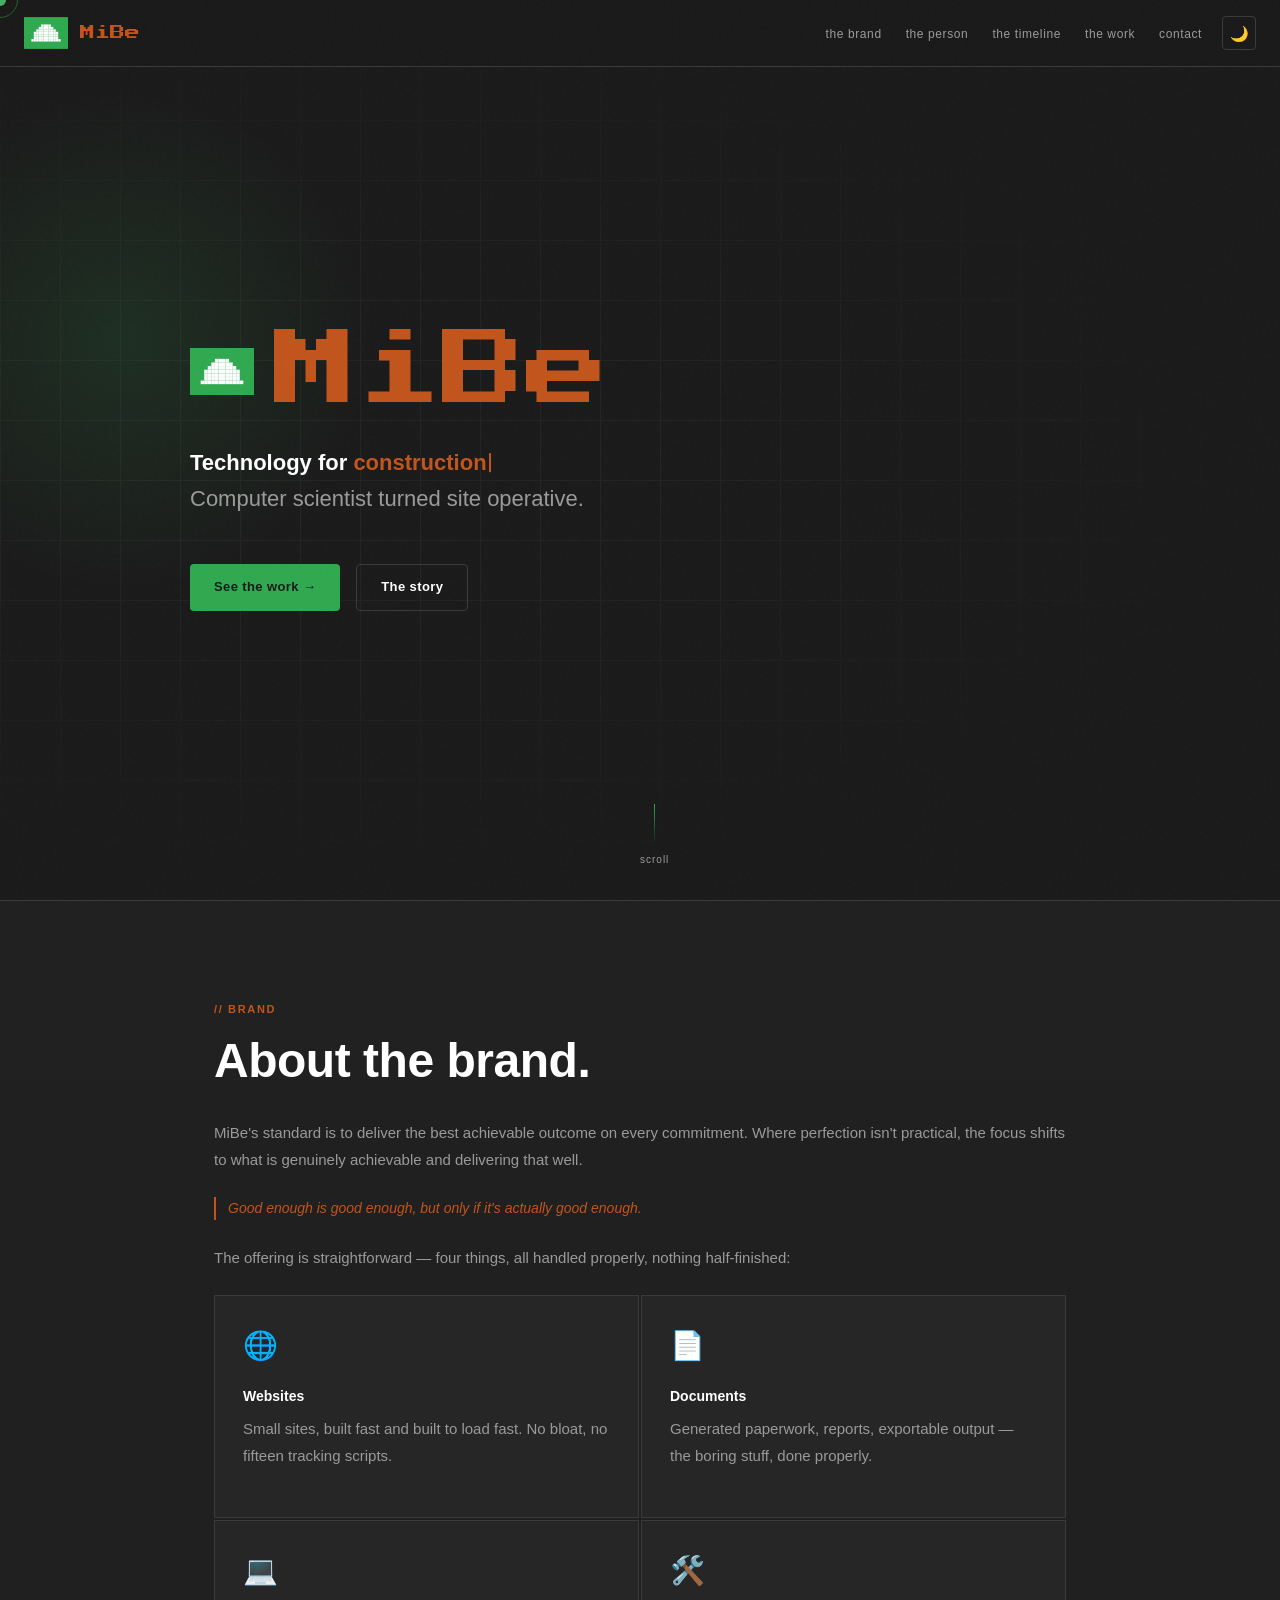
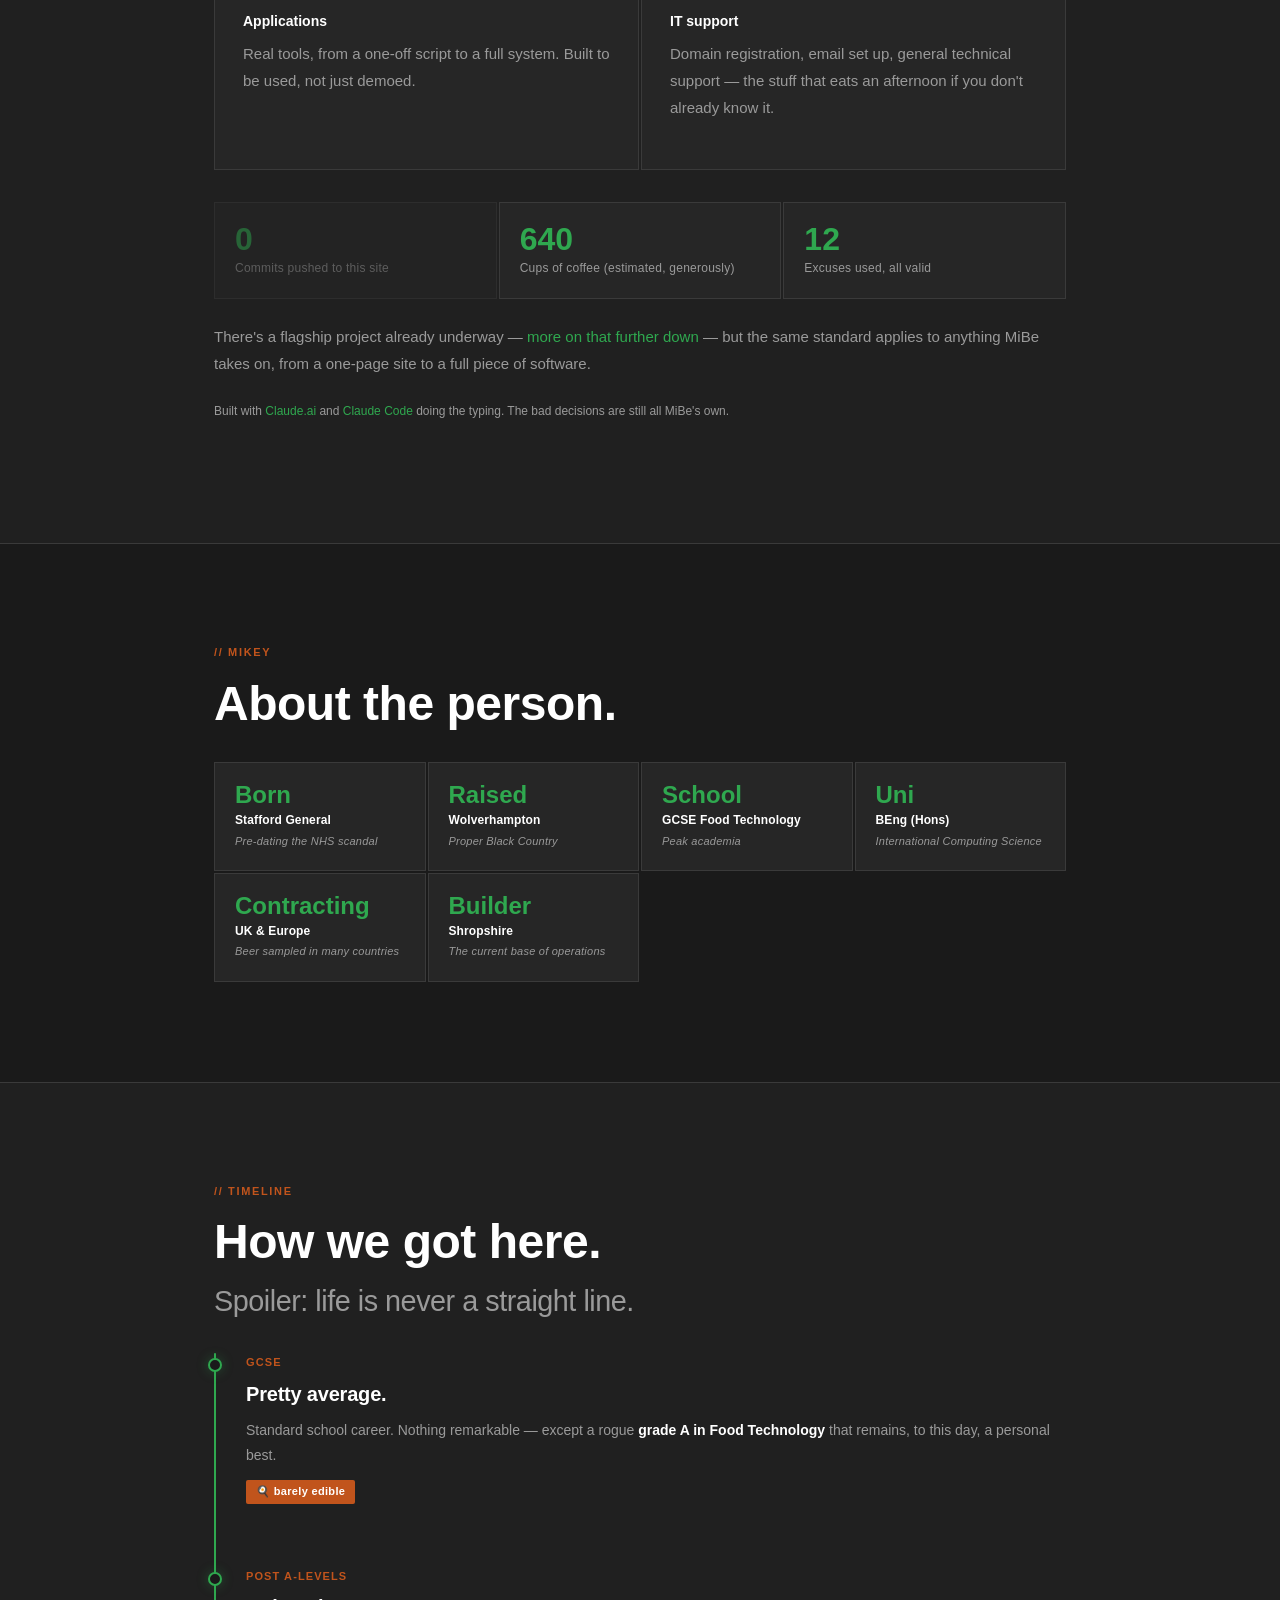
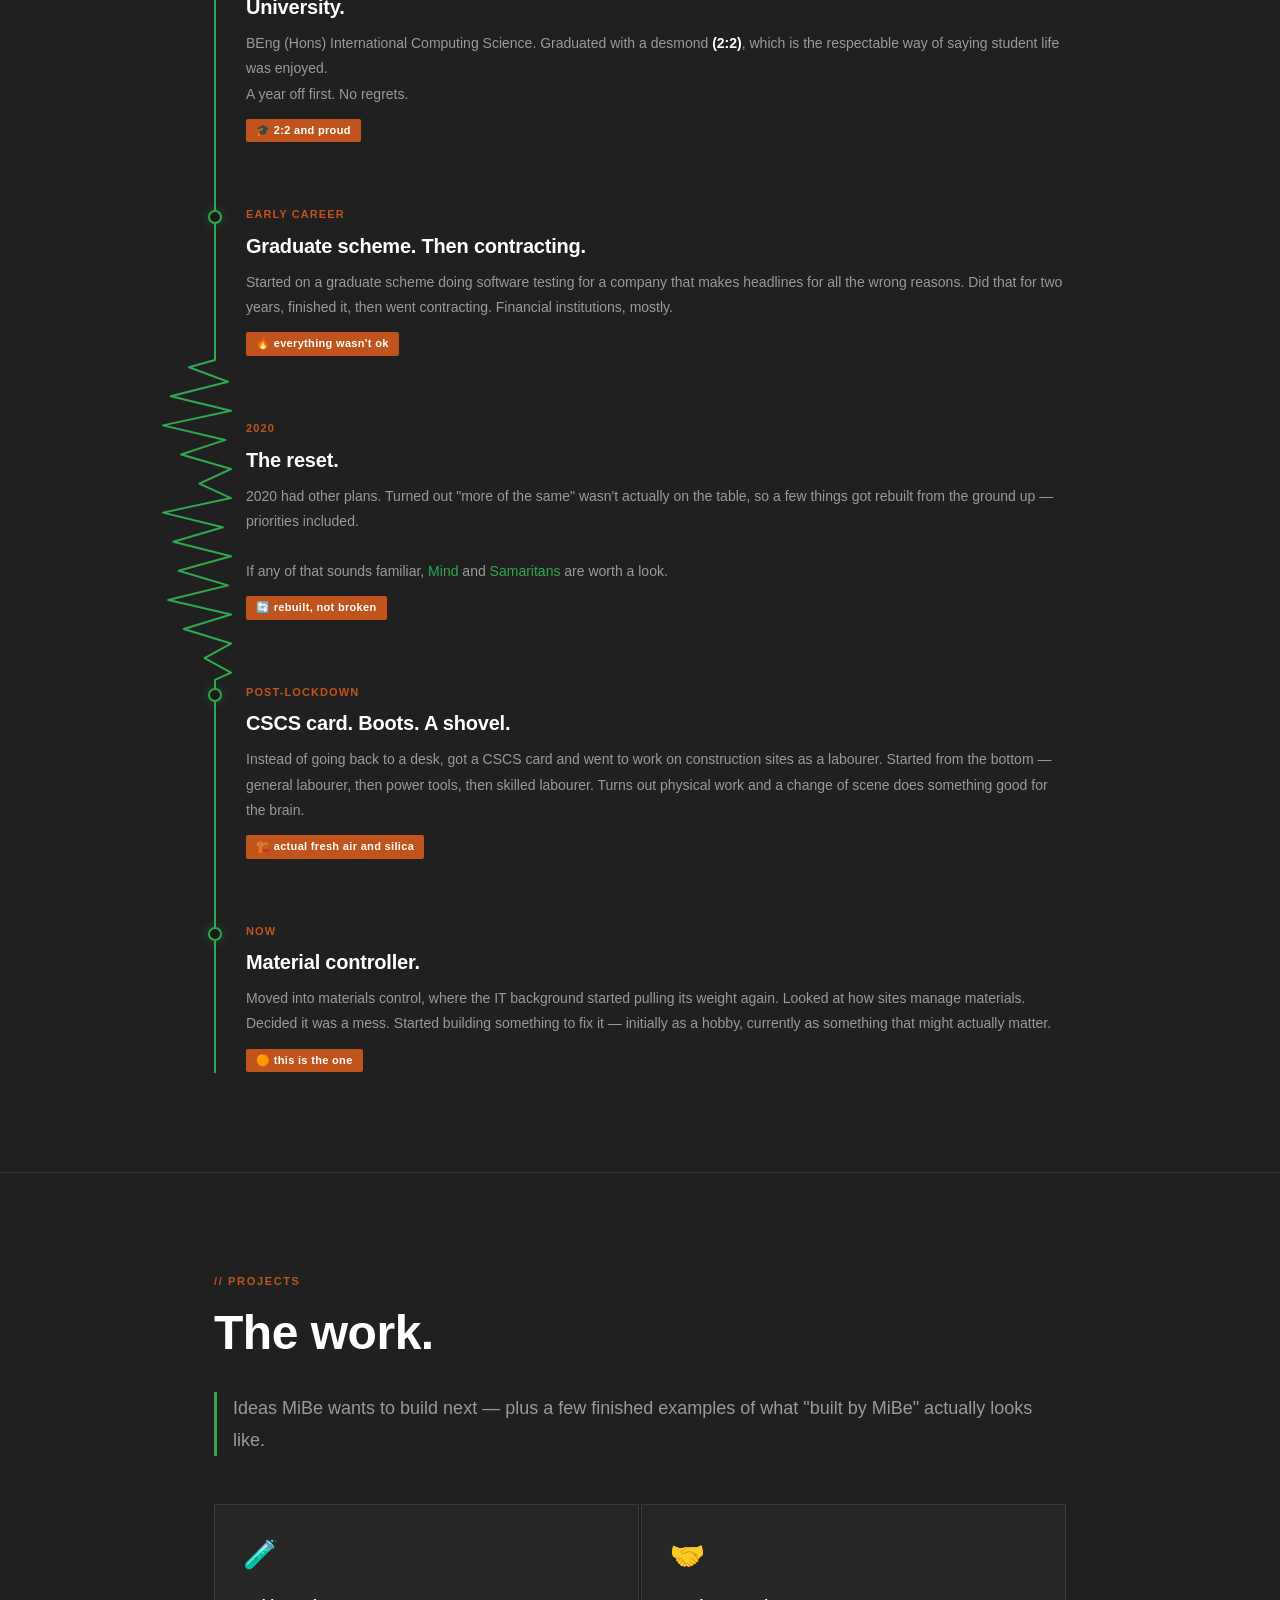
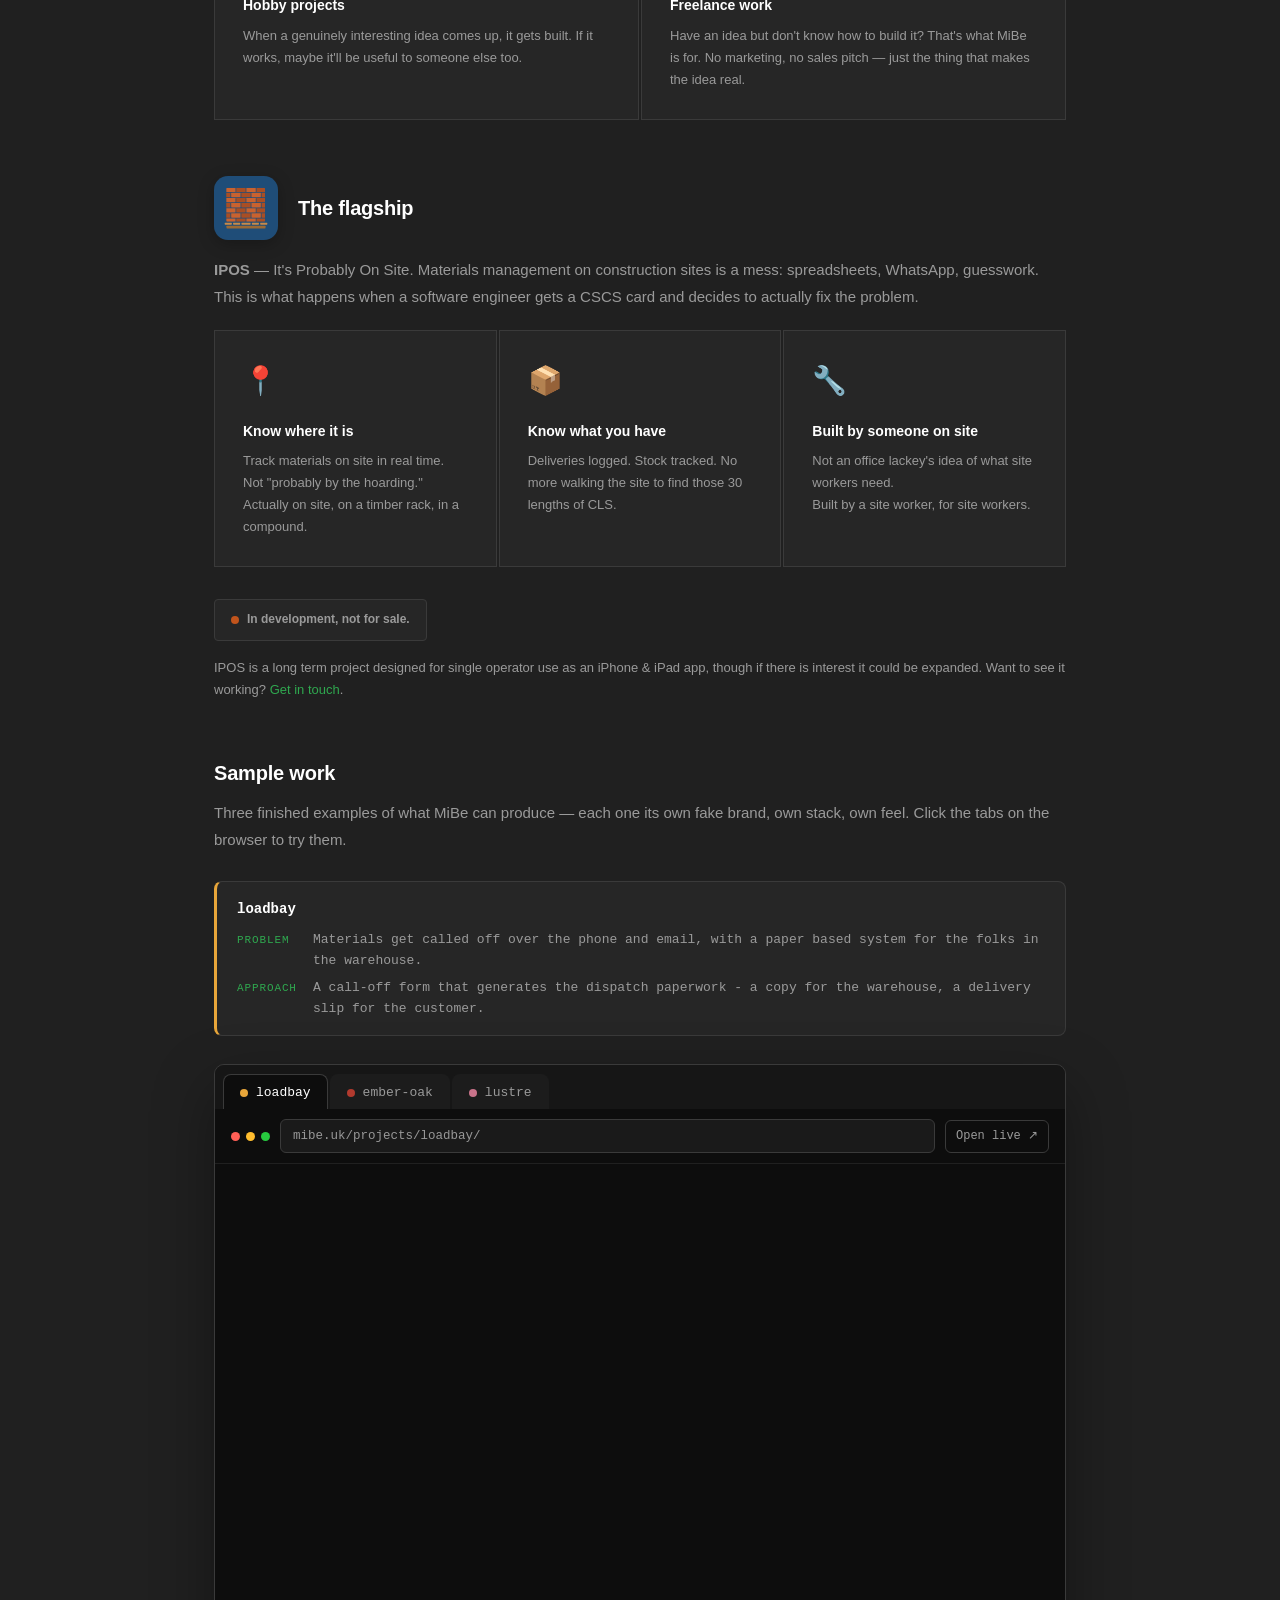
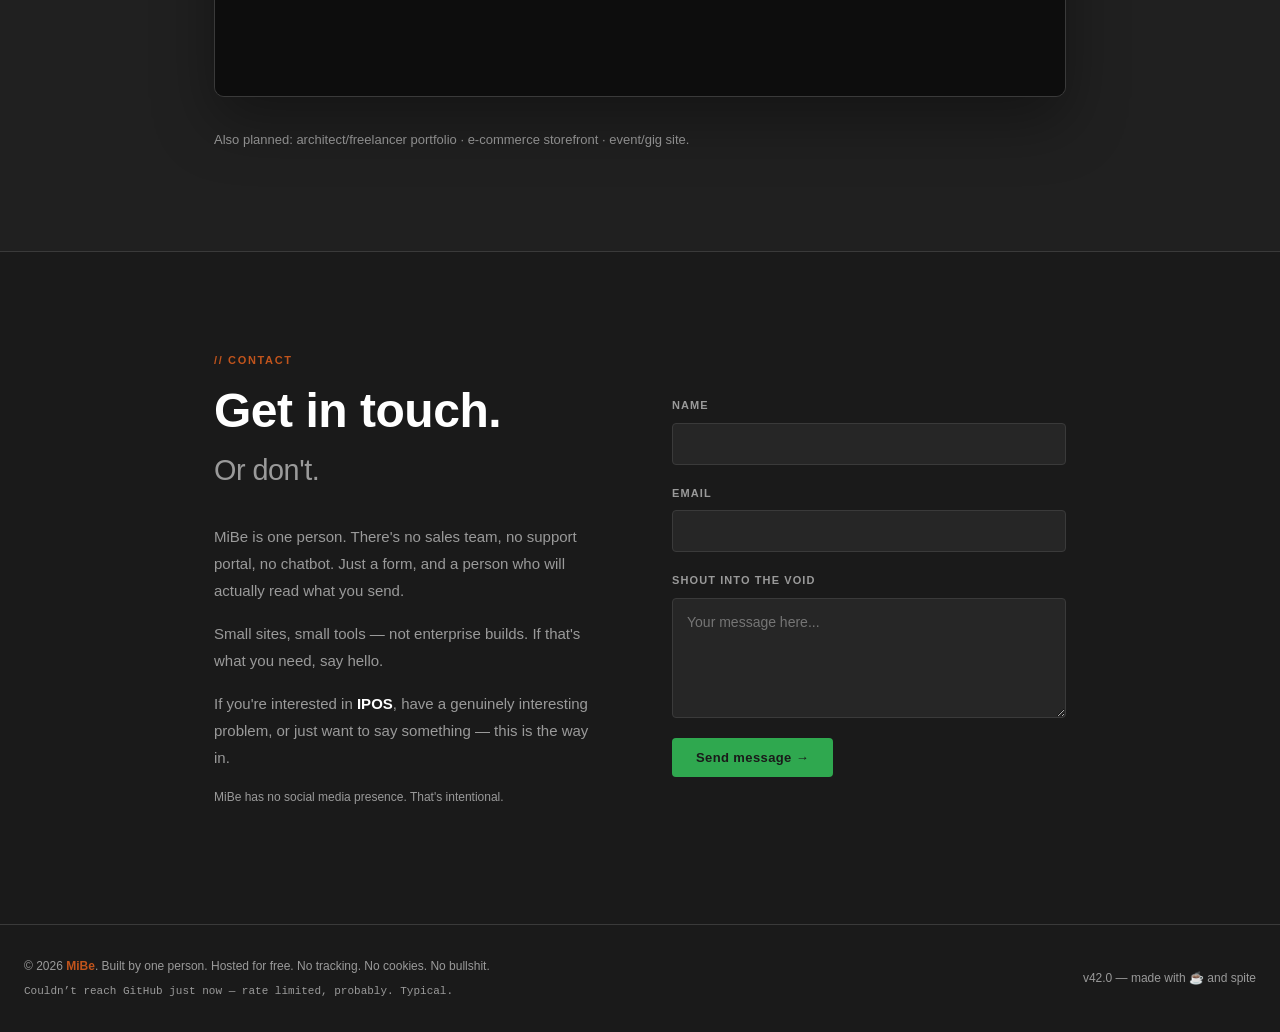
==== index.html @ 6d0df819 "Bump footer version number Co-Authored-By: Claude Sonnet 5 <noreply@anthropic.com>" ====
<!DOCTYPE html>
<html lang="en">
<head>
  <meta charset="UTF-8" />
  <meta name="viewport" content="width=device-width, initial-scale=1.0" />
  <title>MiBe</title>
  <meta name="description" content="MiBe. Construction software. Jack of all, master of none." />
  <link rel="icon" href="mibe-mark.svg" type="image/svg+xml" />
  <link rel="preconnect" href="https://fonts.googleapis.com" />
  <link rel="preconnect" href="https://fonts.gstatic.com" crossorigin />
  <link href="https://fonts.googleapis.com/css2?family=Press+Start+2P&display=swap" rel="stylesheet" />
  <link rel="stylesheet" href="style.css" />
  <script>
    // applied before first paint so the page never flashes the wrong theme
    (function () {
      if (localStorage.getItem('mibe-theme') === 'light') {
        document.documentElement.setAttribute('data-theme', 'light');
      }
    })();

    // stop the browser from silently restoring a scrolled-down position on
    // reload / back-forward nav — a fresh load should start at the top
    // (direct links to a #section still work; that's a separate, unrelated
    // browser behaviour driven by the URL hash, not by history state)
    if ('scrollRestoration' in history) {
      history.scrollRestoration = 'manual';
    }
  </script>
</head>
<body>

  <!-- Custom cursor -->
  <div id="cursor"></div>
  <div id="cursor-ring"></div>

  <!-- Grain overlay -->
  <div class="grain-overlay" aria-hidden="true"></div>

  <!-- Konami overlay -->
  <div id="konami-overlay">
    <h2>🦺 You found the hard hat.</h2>
    <p>Congratulations. You've unlocked absolutely nothing.</p>
    <p style="font-family:var(--font-display);font-size:12px;color:rgba(255,255,255,0.6);margin-top:8px;">Well. Maybe a bit of respect.</p>
    <button class="close-btn" onclick="document.getElementById('konami-overlay').classList.remove('active')">Back to the site →</button>
  </div>

  <!-- NAV -->
  <nav>
    <div class="nav-mark">
      <img src="mibe-mark.svg" alt="MiBe mark" />
      <div class="nav-wordmark">
        <span class="name">MiBe</span>
      </div>
    </div>
    <button class="nav-toggle" aria-label="Toggle menu" onclick="this.nextElementSibling.classList.toggle('open')">
      <span></span><span></span><span></span>
    </button>
    <ul class="nav-links">
      <li><a href="#about">the brand</a></li>
      <li><a href="#facts">the person</a></li>
      <li><a href="#timeline">the timeline</a></li>
      <li><a href="#future">the work</a></li>
      <li><a href="#contact">contact</a></li>
    </ul>
    <button class="theme-toggle" id="theme-toggle" type="button" aria-label="Switch to light theme">🌙</button>
  </nav>

  <!-- HERO -->
  <section id="hero">
    <div class="hero-bg-grid"></div>
    <div class="hero-blob"></div>
    <div class="hero-content">
      <div class="hero-brand">
        <img src="mibe-mark.svg" alt="" class="hero-mark" width="64" height="46" />
        <h1 class="hero-title">MiBe</h1>
      </div>
      <p class="hero-sub">
        <strong class="hero-rotator-line">Technology for <span class="rotator-wrap"><span class="rotator" id="hero-rotator"><span id="hero-rotator-text"></span><span class="rotator-cursor" id="hero-rotator-cursor"></span></span></span></strong><br/>
        Computer scientist turned site operative.<br/>
      </p>
      <div class="hero-cta">
        <a href="#future" class="btn btn-primary">See the work →</a>
        <a href="#about" class="btn btn-ghost">The story</a>
      </div>
    </div>
    <div class="hero-scroll-hint">
      <div class="scroll-line"></div>
      <span>scroll</span>
    </div>
  </section>

  <hr class="divider" />

  <!-- ABOUT -->
  <section id="about">
    <div class="container">
      <p class="section-label reveal">// brand</p>
      <h2 class="section-title reveal reveal-delay-1">About the brand.</h2>
      <div class="about-text-solo reveal reveal-delay-2">
        <p>
          MiBe's standard is to deliver the best achievable outcome on every commitment.
          Where perfection isn't practical, the focus shifts to what is genuinely achievable and delivering that well.
        </p>
        <div class="aside">
          Good enough is good enough, but only if it's actually good enough.
        </div>
        <p>
          The offering is straightforward — four things, all handled properly, nothing half-finished:
        </p>

        <div class="ipos-grid ipos-grid-2col" style="margin-top:24px;">
          <div class="ipos-card reveal">
            <div class="ipos-card-icon">🌐</div>
            <h3 class="ipos-card-title">Websites</h3>
            <p class="ipos-card-body">Small sites, built fast and built to load fast. No bloat, no fifteen tracking scripts.</p>
          </div>
          <div class="ipos-card reveal reveal-delay-1">
            <div class="ipos-card-icon">📄</div>
            <h3 class="ipos-card-title">Documents</h3>
            <p class="ipos-card-body">Generated paperwork, reports, exportable output — the boring stuff, done properly.</p>
          </div>
          <div class="ipos-card reveal reveal-delay-2">
            <div class="ipos-card-icon">💻</div>
            <h3 class="ipos-card-title">Applications</h3>
            <p class="ipos-card-body">Real tools, from a one-off script to a full system. Built to be used, not just demoed.</p>
          </div>
          <div class="ipos-card reveal reveal-delay-3">
            <div class="ipos-card-icon">🛠️</div>
            <h3 class="ipos-card-title">IT support</h3>
            <p class="ipos-card-body">Domain registration, email set up, general technical support — the stuff that eats an afternoon if you don't already know it.</p>
          </div>
        </div>

        <div class="count-stats-grid reveal reveal-delay-3">
          <div class="stat-card count-stat-card">
            <div class="stat-number count-stat-number" data-count-target="0" data-count-source="github-commits">0</div>
            <div class="stat-label">Commits pushed to this site</div>
          </div>
          <div class="stat-card count-stat-card">
            <div class="stat-number count-stat-number" data-count-target="640">0</div>
            <div class="stat-label">Cups of coffee (estimated, generously)</div>
          </div>
          <div class="stat-card count-stat-card">
            <div class="stat-number count-stat-number" data-count-target="12">0</div>
            <div class="stat-label">Excuses used, all valid</div>
          </div>
        </div>

        <p style="margin-top:24px;">
          There's a flagship project already underway — <a href="#future">more on that further down</a> — but the same standard applies to anything MiBe takes on, from a one-page site to a full piece of software.
        </p>
        <p style="font-family:var(--font-display);font-size:12px;color:var(--muted);margin-top:24px;">
          Built with <a href="https://claude.ai" target="_blank" rel="noopener">Claude.ai</a> and
          <a href="https://claude.com/product/claude-code" target="_blank" rel="noopener">Claude Code</a> doing the typing.
          The bad decisions are still all MiBe's own.
        </p>
      </div>
    </div>
  </section>

  <hr class="divider" />

  <!-- QUICK FACTS -->
  <section id="facts">
    <div class="container">
      <p class="section-label reveal">// mikey</p>
      <h2 class="section-title reveal reveal-delay-1">About the person.</h2>
      <div class="about-stats quick-facts reveal reveal-delay-2">
        <div class="stat-card">
          <div class="stat-number">Born</div>
          <div class="stat-label"><span class="stat-subtitle">Stafford General</span><span class="stat-explain">Pre-dating the NHS scandal</span></div>
        </div>
        <div class="stat-card">
          <div class="stat-number">Raised</div>
          <div class="stat-label"><span class="stat-subtitle">Wolverhampton</span><span class="stat-explain">Proper Black Country</span></div>
        </div>
        <div class="stat-card">
          <div class="stat-number">School</div>
          <div class="stat-label"><span class="stat-subtitle">GCSE Food Technology</span><span class="stat-explain">Peak academia</span></div>
        </div>
        <div class="stat-card food-tech" title="Hover for truth">
          <div class="stat-number">Uni</div>
          <div class="stat-label"><span class="stat-subtitle">BEng (Hons)</span><span class="stat-explain">International Computing Science</span></div>
        </div>
        <div class="stat-card">
          <div class="stat-number">Contracting</div>
          <div class="stat-label"><span class="stat-subtitle">UK &amp; Europe</span><span class="stat-explain">Beer sampled in many countries</span></div>
        </div>
        <div class="stat-card">
          <div class="stat-number">Builder</div>
          <div class="stat-label"><span class="stat-subtitle">Shropshire</span><span class="stat-explain">The current base of operations</span></div>
        </div>
      </div>
    </div>
  </section>

  <hr class="divider" />

  <!-- TIMELINE -->
  <section id="timeline">
    <div class="container">
      <p class="section-label reveal">// timeline</p>
      <h2 class="section-title reveal reveal-delay-1">How we got here.<br/><span style="color:var(--muted);font-size:0.6em;font-weight:400;">Spoiler: life is never a straight line.</span></h2>

      <div class="timeline-wrap">

        <!-- SVG timeline line — straight except around the 2020 pivot -->
        <svg class="timeline-svg" id="timeline-svg" preserveAspectRatio="none">
          <path class="timeline-svg-line" id="timeline-path" d=""/>
        </svg>

        <div class="milestone" data-delay="0">
          <div class="milestone-dot"></div>
          <p class="milestone-year">GCSE</p>
          <h3 class="milestone-title">Pretty average.</h3>
          <p class="milestone-body">
            Standard school career. Nothing remarkable — except a rogue <strong>grade A in Food Technology</strong>
            that remains, to this day, a personal best.
          </p>
          <span class="milestone-tag">🍳 barely edible</span>
        </div>

        <div class="milestone" data-delay="100">
          <div class="milestone-dot"></div>
          <p class="milestone-year">Post A-Levels</p>
          <h3 class="milestone-title">University.</h3>
          <p class="milestone-body">
            BEng (Hons) International Computing Science. Graduated with a desmond <strong>(2:2)</strong>,
            which is the respectable way of saying student life was enjoyed.<br/>
            A year off first. No regrets.
          </p>
          <span class="milestone-tag">🎓 2:2 and proud</span>
        </div>

        <div class="milestone" data-delay="200">
          <div class="milestone-dot"></div>
          <p class="milestone-year">Early career</p>
          <h3 class="milestone-title">Graduate scheme. Then contracting.</h3>
          <p class="milestone-body">
            Started on a graduate scheme doing software testing for a company that makes headlines for all the wrong reasons.
            Did that for two years, finished it, then went contracting. Financial institutions, mostly. 
          </p>
          <span class="milestone-tag">🔥 everything wasn't ok</span>
        </div>

        <div class="milestone pivot" data-delay="300">

          <p class="milestone-year">2020</p>
          <h3 class="milestone-title">The reset.</h3>
          <p class="milestone-body">
            2020 had other plans. Turned out "more of the same" wasn't actually on the table,
            so a few things got rebuilt from the ground up — priorities included.
            <br/><br/>
            If any of that sounds familiar,
            <a href="https://www.mind.org.uk" target="_blank" rel="noopener">Mind</a> and
            <a href="https://www.samaritans.org" target="_blank" rel="noopener">Samaritans</a>
            are worth a look.
          </p>
          <span class="milestone-tag">🔄 rebuilt, not broken</span>
        </div>

        <div class="milestone" data-delay="400">
          <div class="milestone-dot"></div>
          <p class="milestone-year">Post-lockdown</p>
          <h3 class="milestone-title">CSCS card. Boots. A shovel.</h3>
          <p class="milestone-body">
            Instead of going back to a desk, got a CSCS card and went to work on construction sites
            as a labourer. Started from the bottom — general labourer, then power tools, then
            skilled labourer. Turns out physical work and a change of scene does something good for the brain.
          </p>
          <span class="milestone-tag">🏗️ actual fresh air and silica</span>
        </div>

        <div class="milestone" data-delay="500">
          <div class="milestone-dot"></div>
          <p class="milestone-year">Now</p>
          <h3 class="milestone-title">Material controller.</h3>
          <p class="milestone-body">
            Moved into materials control, where the IT background started pulling its weight again.
            Looked at how sites manage materials. Decided it was a mess. Started building
            something to fix it — initially as a hobby, currently as something that might actually matter.
          </p>
          <span class="milestone-tag">🟠 this is the one</span>
        </div>

      </div>
    </div>
  </section>

  <hr class="divider" />

  <!-- FUTURE PROJECTS -->
  <section id="future">
    <div class="container">
      <p class="section-label reveal">// projects</p>
      <h2 class="section-title reveal reveal-delay-1">The work.</h2>
      <p class="ipos-hero-line reveal reveal-delay-2">
        Ideas MiBe wants to build next — plus a few finished examples of what "built by MiBe" actually looks like.
      </p>

      <div class="ipos-grid ipos-grid-2col">
        <div class="ipos-card reveal">
          <div class="ipos-card-icon">🧪</div>
          <h3 class="ipos-card-title">Hobby projects</h3>
          <p class="ipos-card-body">
            When a genuinely interesting idea comes up, it gets built. If it works, maybe it'll be useful to someone else too.
          </p>
        </div>
        <div class="ipos-card reveal reveal-delay-1">
          <div class="ipos-card-icon">🤝</div>
          <h3 class="ipos-card-title">Freelance work</h3>
          <p class="ipos-card-body">
            Have an idea but don't know how to build it? That's what MiBe is for. No marketing, no sales pitch — just the thing that makes the idea real.
          </p>
        </div>
      </div>

      <div class="ipos-heading reveal" style="margin-top:56px;">
        <img src="ipos-app-icon.svg" alt="IPOS app icon" class="ipos-icon" width="48" height="48" />
        <h3 class="future-subhead" style="margin-bottom:0;">The flagship</h3>
      </div>
      <p class="future-sub-body reveal reveal-delay-1" style="margin-top:16px;">
        <strong>IPOS</strong> — It's Probably On Site. Materials management on construction sites is a mess:
        spreadsheets, WhatsApp, guesswork. This is what happens when a software engineer gets a CSCS card
        and decides to actually fix the problem.
      </p>

      <div class="ipos-grid" style="margin-top:20px;">
        <div class="ipos-card reveal">
          <div class="ipos-card-icon">📍</div>
          <h3 class="ipos-card-title">Know where it is</h3>
          <p class="ipos-card-body">Track materials on site in real time. Not "probably by the hoarding." Actually on site, on a timber rack, in a compound.</p>
        </div>
        <div class="ipos-card reveal reveal-delay-1">
          <div class="ipos-card-icon">📦</div>
          <h3 class="ipos-card-title">Know what you have</h3>
          <p class="ipos-card-body">Deliveries logged. Stock tracked. No more walking the site to find those 30 lengths of CLS.</p>
        </div>
        <div class="ipos-card reveal reveal-delay-2">
          <div class="ipos-card-icon">🔧</div>
          <h3 class="ipos-card-title">Built by someone on site</h3>
          <p class="ipos-card-body">Not an office lackey's idea of what site workers need.<br/>Built by a site worker, for site workers.</p>
        </div>
      </div>

      <div class="ipos-wip reveal" style="margin-top:32px;">
        <div class="wip-dot"></div>
        <span>In development, not for sale.</span>
      </div>
      <p class="ipos-card-body reveal" style="margin-top:16px;">
        IPOS is a long term project designed for single operator use as an iPhone & iPad app, though if there is interest it could be expanded.
        Want to see it working? <a href="#contact">Get in touch</a>.
      </p>


      <h3 class="future-subhead reveal" style="margin-top:56px;">Sample work</h3>
      <p class="future-sub-body reveal reveal-delay-1">
        Three finished examples of what MiBe can produce — each one its own fake brand, own stack, own feel. Click the tabs on the browser to try them.
      </p>

      <div class="sample-brief reveal reveal-delay-2" id="sample-brief">
        <div class="sample-brief-name" id="sample-brief-name"></div>
        <div class="sample-brief-line"><span class="sample-brief-label">problem</span><span id="sample-brief-problem"></span></div>
        <div class="sample-brief-line"><span class="sample-brief-label">approach</span><span id="sample-brief-solution"></span></div>
      </div>

      <div class="tabs-window reveal reveal-delay-2">
        <div class="tab-bar" id="sample-tab-bar" role="tablist"></div>
        <div class="address-bar">
          <div class="address-dots">
            <span class="address-dot address-dot-red"></span>
            <span class="address-dot address-dot-amber"></span>
            <span class="address-dot address-dot-green"></span>
          </div>
          <div class="address-url" id="sample-address-url"></div>
          <a class="open-live-link" id="sample-open-live" href="#" target="_blank" rel="noopener">Open live ↗</a>
        </div>
        <div class="preview-pane">
          <div class="preview-frame-wrap">
            <div class="preview-loading" id="sample-preview-loading">loading preview…</div>
            <iframe class="preview-frame" id="sample-preview-frame" title="Project preview"></iframe>
          </div>
        </div>
      </div>

      <p class="ipos-card-body" style="margin-top:32px;">Also planned: architect/freelancer portfolio · e-commerce storefront · event/gig site.</p>
    </div>
  </section>

  <hr class="divider" />

  <!-- CONTACT -->
  <section id="contact">
    <div class="container">
      <p class="section-label reveal">// contact</p>
      <div class="contact-wrap">
        <div class="contact-text reveal">
          <h2 class="section-title">Get in touch.<br/><span style="color:var(--muted);font-size:0.6em;font-weight:400;">Or don't.</span></h2>
          <p>
            MiBe is one person. There's no sales team, no support portal, no chatbot.
            Just a form, and a person who will actually read what you send.
          </p>
          <p>
            Small sites, small tools — not enterprise builds. If that's what you need, say hello.
          </p>
          <p>
            If you're interested in <strong>IPOS</strong>, have a genuinely interesting problem,
            or just want to say something — this is the way in.
          </p>
          <p style="font-family:var(--font-display);font-size:12px;color:var(--muted);">
            <span title="Not on LinkedIn. Not on Twitter. Not anywhere you'd look.">MiBe has no social media presence.</span>
            That's intentional.
          </p>
        </div>
        <form class="contact-form reveal reveal-delay-1" id="contact-form">
          <div class="form-row">
            <label for="cf-name">Name</label>
            <input type="text" id="cf-name" name="name" autocomplete="name" required maxlength="120" />
          </div>
          <div class="form-row">
            <label for="cf-email">Email</label>
            <input type="email" id="cf-email" name="email" autocomplete="email" required maxlength="200" />
          </div>
          <div class="form-row">
            <label for="cf-message">Shout into the void</label>
            <textarea id="cf-message" name="message" required maxlength="4000" placeholder="Your message here..."></textarea>
          </div>

          <!-- honeypot: left open for bots, hidden from real users and screen readers -->
          <div class="form-hp" aria-hidden="true">
            <label for="cf-website">Website</label>
            <input type="text" id="cf-website" name="website" tabindex="-1" autocomplete="off" />
          </div>
          <input type="hidden" id="cf-loaded-at" name="loadedAt" />

          <button type="submit" class="btn btn-primary" id="cf-submit">Send message →</button>
          <p class="form-status" id="cf-status" role="status" aria-live="polite"></p>
        </form>
      </div>
    </div>
  </section>

  <!-- FOOTER -->
  <footer>
    <div class="footer-left">
      © 2026 <span>MiBe</span>. Built by one person. Hosted for free. No tracking. No cookies. No bullshit.
      <div class="commit-ticker" id="commit-ticker">checking the last commit…</div>
    </div>
    <div class="footer-right">
      v42.0 — made with ☕ and spite
    </div>
  </footer>

  <script>
    // ── THEME TOGGLE ───────────────────────────────────────────
    (function () {
      const STORAGE_KEY = 'mibe-theme';
      const root   = document.documentElement;
      const toggle = document.getElementById('theme-toggle');

      function reflect(theme) {
        if (theme === 'light') {
          toggle.textContent = '☀️';
          toggle.setAttribute('aria-label', 'Switch to dark theme');
        } else {
          toggle.textContent = '🌙';
          toggle.setAttribute('aria-label', 'Switch to light theme');
        }
      }

      reflect(root.getAttribute('data-theme') === 'light' ? 'light' : 'dark');

      toggle.addEventListener('click', () => {
        const next = root.getAttribute('data-theme') === 'light' ? 'dark' : 'light';
        if (next === 'light') {
          root.setAttribute('data-theme', 'light');
        } else {
          root.removeAttribute('data-theme');
        }
        localStorage.setItem(STORAGE_KEY, next);
        reflect(next);
      });
    })();

    // ── CURSOR ─────────────────────────────────────────────────
    const cursor = document.getElementById('cursor');
    const ring   = document.getElementById('cursor-ring');
    let mx = 0, my = 0, rx = 0, ry = 0;
    document.addEventListener('mousemove', e => {
      mx = e.clientX; my = e.clientY;
      cursor.style.left = mx + 'px';
      cursor.style.top  = my + 'px';
    });
    function animateRing() {
      rx += (mx - rx) * 0.12;
      ry += (my - ry) * 0.12;
      ring.style.left = rx + 'px';
      ring.style.top  = ry + 'px';
      requestAnimationFrame(animateRing);
    }
    animateRing();

    // hide cursor on mobile
    if ('ontouchstart' in window) {
      cursor.style.display = 'none';
      ring.style.display   = 'none';
      document.body.style.cursor = 'auto';
    }

    // ── MAGNETIC BUTTONS ─────────────────────────────────────────
    // .btn already has a custom cursor and `transition: all 0.2s`, so
    // this piggybacks on that existing transition for the pull/release
    (function () {
      const isTouch = 'ontouchstart' in window;
      const prefersReducedMotionMag = window.matchMedia('(prefers-reduced-motion: reduce)').matches;
      if (isTouch || prefersReducedMotionMag) return;

      const MAGNETIC_STRENGTH = 0.35;
      const MAGNETIC_RADIUS_PAD = 0; // extend pull past the button's own edges if ever wanted

      document.querySelectorAll('.btn').forEach(el => {
        el.addEventListener('mousemove', (e) => {
          const rect = el.getBoundingClientRect();
          const relX = e.clientX - rect.left - rect.width / 2;
          const relY = e.clientY - rect.top - rect.height / 2;
          el.style.transform = `translate(${relX * MAGNETIC_STRENGTH}px, ${relY * MAGNETIC_STRENGTH}px)`;
        });
        el.addEventListener('mouseleave', () => {
          el.style.transform = '';
        });
      });
    })();

    // ── HERO ROTATING WORD (typewriter, with the odd typo) ─────
    (function () {
      const outerEl  = document.getElementById('hero-rotator');
      const container = document.getElementById('hero-rotator-text');
      const cursorEl   = document.getElementById('hero-rotator-cursor');
      if (!outerEl || !container) return;

      // edit this list to change what MiBe is "built for"
      const INDUSTRIES = [
        'construction',
        'retail',
        'logistics',
        'hospitality',
        'whatever you\u2019ve got'
      ];

      const prefersReducedMotion = window.matchMedia('(prefers-reduced-motion: reduce)').matches;

      // hero-sub itself starts its fade-up at 0.7s and takes 0.7s (see
      // .hero-sub in style.css) — wait for that to land before typing
      // starts, so the rotator never competes with the reveal animation
      const START_DELAY_MS = 1500;

      const TYPE_SPEED           = 55;
      const DELETE_SPEED         = 32;
      const PAUSE_AFTER_TYPE     = 1400;
      const PAUSE_AFTER_DELETE   = 250;
      const LAST_WORD_BONUS_MS   = 1200; // "whatever you've got" holds a beat longer

      const TYPO_CHANCE       = 0.55;
      const TYPO_MIN_WORD_LEN = 5;
      const TYPO_CHARS        = 2;
      const PAUSE_BEFORE_NOTICE = 260;
      const NEARBY_KEYS = {
        a: 'sq', b: 'vn', c: 'xv', d: 'sf', e: 'wr', f: 'dg', g: 'fh',
        h: 'gj', i: 'ou', j: 'hk', k: 'jl', l: 'k', m: 'n', n: 'bm',
        o: 'ip', p: 'o', q: 'wa', r: 'et', s: 'ad', t: 'ry', u: 'yi',
        v: 'cb', w: 'qe', x: 'zc', y: 'tu', z: 'x', ' ': ' ', '\u2019': '\u2019'
      };

      function typoCharFor(realChar) {
        const options = NEARBY_KEYS[realChar.toLowerCase()] || 'x';
        const pick = options[Math.floor(Math.random() * options.length)];
        return realChar === realChar.toUpperCase() ? pick.toUpperCase() : pick;
      }

      function reserveWidth() {
        const measure = document.createElement('span');
        measure.style.position = 'absolute';
        measure.style.visibility = 'hidden';
        measure.style.whiteSpace = 'nowrap';
        measure.style.font = window.getComputedStyle(container).font;
        document.body.appendChild(measure);
        let widest = 0;
        INDUSTRIES.forEach(word => {
          measure.textContent = word;
          widest = Math.max(widest, measure.getBoundingClientRect().width);
        });
        document.body.removeChild(measure);
        outerEl.style.display = 'inline-block';
        outerEl.style.minWidth = widest + 'px';
      }

      function typeWord(word, cb) {
        const willTypo = word.length >= TYPO_MIN_WORD_LEN && Math.random() < TYPO_CHANCE;
        const typoAt = willTypo
          ? Math.floor(word.length * 0.35) + Math.floor(Math.random() * (word.length * 0.3))
          : -1;

        let i = 0;

        function typeCorrect() {
          (function tick() {
            container.textContent = word.slice(0, i);
            i++;
            if (i <= word.length) {
              setTimeout(tick, TYPE_SPEED);
            } else {
              cb();
            }
          })();
        }

        (function tick() {
          container.textContent = word.slice(0, i);

          if (i === typoAt) {
            let wrong = '';
            for (let k = 0; k < TYPO_CHARS; k++) {
              wrong += typoCharFor(word[Math.min(i + k, word.length - 1)]);
            }
            const correctSoFar = word.slice(0, i);
            let w = 0;
            (function typeWrong() {
              container.textContent = correctSoFar + wrong.slice(0, w);
              w++;
              if (w <= wrong.length) {
                setTimeout(typeWrong, TYPE_SPEED);
              } else {
                setTimeout(() => {
                  let d = wrong.length;
                  (function deleteWrong() {
                    container.textContent = correctSoFar + wrong.slice(0, d);
                    d--;
                    if (d >= 0) {
                      setTimeout(deleteWrong, DELETE_SPEED);
                    } else {
                      setTimeout(typeCorrect, TYPE_SPEED);
                    }
                  })();
                }, PAUSE_BEFORE_NOTICE);
              }
            })();
            return;
          }

          i++;
          if (i <= word.length) {
            setTimeout(tick, TYPE_SPEED);
          } else {
            cb();
          }
        })();
      }

      function deleteWord(word, cb) {
        let i = word.length;
        (function tick() {
          container.textContent = word.slice(0, i);
          i--;
          if (i >= 0) {
            setTimeout(tick, DELETE_SPEED);
          } else {
            cb();
          }
        })();
      }

      let index = 0;
      function cycle() {
        const word = INDUSTRIES[index];
        const isLast = index === INDUSTRIES.length - 1;
        typeWord(word, () => {
          setTimeout(() => {
            deleteWord(word, () => {
              index = (index + 1) % INDUSTRIES.length;
              setTimeout(cycle, PAUSE_AFTER_DELETE);
            });
          }, PAUSE_AFTER_TYPE + (isLast ? LAST_WORD_BONUS_MS : 0));
        });
      }

      function start() {
        reserveWidth();
        if (prefersReducedMotion) {
          if (cursorEl) cursorEl.style.display = 'none';
          let i = 0;
          (function step() {
            container.textContent = INDUSTRIES[i];
            i = (i + 1) % INDUSTRIES.length;
            setTimeout(step, PAUSE_AFTER_TYPE + 900);
          })();
          return;
        }
        cycle();
      }

      setTimeout(start, START_DELAY_MS);
    })();

    // ── SAMPLE WORK BROWSER TABS ────────────────────────────────
    (function () {
      const tabBar        = document.getElementById('sample-tab-bar');
      if (!tabBar) return;

      // edit here to add/remove/reorder sample projects
      const PROJECTS = [
        {
          name: 'loadbay',
          url: 'https://mibe.uk/projects/loadbay/',
          accent: '#E8A63A',
          problem: 'Materials get called off over the phone and email, with a paper based system for the folks in the warehouse.',
          solution: 'A call-off form that generates the dispatch paperwork - a copy for the warehouse, a delivery slip for the customer.'
        },
        {
          name: 'ember-oak',
          url: 'https://mibe.uk/projects/ember-oak/',
          accent: '#B23A2E',
          problem: 'Bookings split across phone calls and a paper diary, with no live view of what’s actually free.',
          solution: 'A reservation flow with real slot/table availability, wrapped in a completely different brand to prove it’s not one skin.'
        },
        {
          name: 'lustre',
          url: 'https://mibe.uk/projects/lustre/',
          accent: '#C9738A',
          problem: 'Salons lose bookings to double-booking, or don’t offer online booking at all.',
          solution: 'A multi-step booking wizard backed by real slot-availability state.'
        }
      ];

      const addressUrl     = document.getElementById('sample-address-url');
      const openLive        = document.getElementById('sample-open-live');
      const previewFrame    = document.getElementById('sample-preview-frame');
      const previewLoading  = document.getElementById('sample-preview-loading');
      const brief           = document.getElementById('sample-brief');
      const briefName       = document.getElementById('sample-brief-name');
      const briefProblem    = document.getElementById('sample-brief-problem');
      const briefSolution   = document.getElementById('sample-brief-solution');

      let activeIndex = 0;
      let started = false;

      function displayUrl(fullUrl) {
        return fullUrl.replace(/^https?:\/\//, '');
      }

      function renderTabs() {
        tabBar.innerHTML = '';
        PROJECTS.forEach((p, i) => {
          const tab = document.createElement('button');
          tab.className = 'tab' + (i === activeIndex ? ' active' : '');
          tab.setAttribute('role', 'tab');
          tab.setAttribute('type', 'button');
          tab.innerHTML = `<span class="tab-dot" style="background:${p.accent}"></span>${p.name}`;
          tab.addEventListener('click', () => selectProject(i));
          tabBar.appendChild(tab);
        });
      }

      function selectProject(index) {
        activeIndex = index;
        const p = PROJECTS[index];

        renderTabs();
        addressUrl.textContent = displayUrl(p.url);
        openLive.href = p.url;
        briefName.textContent = p.name;
        briefProblem.textContent = p.problem;
        briefSolution.textContent = p.solution;
        brief.style.borderLeftColor = p.accent;

        previewFrame.classList.remove('loaded');
        previewLoading.classList.remove('hidden');
        previewLoading.textContent = 'loading preview…';
        previewFrame.src = p.url;

        clearTimeout(previewFrame._timeoutId);
        previewFrame._timeoutId = setTimeout(() => {
          if (!previewFrame.classList.contains('loaded')) {
            previewLoading.textContent = 'preview unavailable — use "open live" above';
          }
        }, 4000);
      }

      previewFrame.addEventListener('load', () => {
        previewFrame.classList.add('loaded');
        previewLoading.classList.add('hidden');
      });

      // don't load three iframes until the section is actually
      // scrolled into view — no point paying for it on page load
      const sectionObs = new IntersectionObserver(entries => {
        entries.forEach(e => {
          if (e.isIntersecting && !started) {
            started = true;
            renderTabs();
            selectProject(0);
            sectionObs.unobserve(e.target);
          }
        });
      }, { threshold: 0.1 });
      sectionObs.observe(document.querySelector('.tabs-window'));
    })();

    // ── COUNT-UP STATS + GITHUB COMMIT TICKER ───────────────────
    (function () {
      const countEls = document.querySelectorAll('.count-stat-number');
      if (!countEls.length) return;

      const prefersReducedMotionCount = window.matchMedia('(prefers-reduced-motion: reduce)').matches;

      function animateCount(el, target) {
        if (prefersReducedMotionCount) {
          el.textContent = target.toLocaleString();
          return;
        }
        const duration = 1200;
        const start = performance.now();
        function tick(now) {
          const progress = Math.min((now - start) / duration, 1);
          const eased = 1 - Math.pow(1 - progress, 3); // ease-out cubic
          el.textContent = Math.round(target * eased).toLocaleString();
          if (progress < 1) requestAnimationFrame(tick);
        }
        requestAnimationFrame(tick);
      }

      // count-up runs once an element is scrolled into view. The GitHub
      // stat is a special case — it might come into view before the API
      // call resolves, so it just marks itself as "wants to animate" and
      // waits for the fetch below to flip it ready.
      const countObs = new IntersectionObserver(entries => {
        entries.forEach(e => {
          if (!e.isIntersecting) return;
          const el = e.target;
          if (el.dataset.countSource === 'github-commits' && el.dataset.countReady !== '1') {
            el.dataset.countWantsAnimate = '1';
            return;
          }
          animateCount(el, parseInt(el.dataset.countTarget, 10) || 0);
          countObs.unobserve(el);
        });
      }, { threshold: 0.4 });
      countEls.forEach(el => countObs.observe(el));

      // ── GitHub stats (feeds both the commit-count stat and the footer ticker)
      const GH_OWNER = 'mibe2026';
      const GH_REPO  = 'mibe';
      const CACHE_KEY = 'mibe:gh-stats-cache';
      const CACHE_TTL_MS = 30 * 60 * 1000; // 30 min — keeps calls well under the unauthenticated rate limit

      function relativeTime(dateStr) {
        const diffMs = Date.now() - new Date(dateStr).getTime();
        const mins = Math.round(diffMs / 60000);
        if (mins < 1) return 'just now';
        if (mins < 60) return `${mins}m ago`;
        const hrs = Math.round(mins / 60);
        if (hrs < 24) return `${hrs}h ago`;
        const days = Math.round(hrs / 24);
        if (days < 30) return `${days}d ago`;
        return `${Math.round(days / 30)}mo ago`;
      }

      function escapeHtml(str) {
        return str.replace(/[&<>"']/g, ch => ({ '&': '&amp;', '<': '&lt;', '>': '&gt;', '"': '&quot;', "'": '&#39;' }[ch]));
      }

      async function fetchGithubStats() {
        try {
          const cached = JSON.parse(sessionStorage.getItem(CACHE_KEY) || 'null');
          if (cached && Date.now() - cached.fetchedAt < CACHE_TTL_MS) return cached;
        } catch (e) { /* corrupt cache, ignore and refetch */ }

        const res = await fetch(`https://api.github.com/repos/${GH_OWNER}/${GH_REPO}/commits?per_page=1`);
        if (!res.ok) throw new Error('github fetch failed');
        const commits = await res.json();
        const latest = commits[0];

        // Link-header trick: at per_page=1, the "last" page number equals
        // the total commit count on the default branch
        let totalCommits = 1;
        const linkHeader = res.headers.get('Link');
        if (linkHeader) {
          const match = linkHeader.match(/[?&]page=(\d+)>; rel="last"/);
          if (match) totalCommits = parseInt(match[1], 10);
        }

        const data = {
          message: latest.commit.message.split('\n')[0],
          url: latest.html_url,
          date: latest.commit.committer.date,
          totalCommits,
          fetchedAt: Date.now(),
        };
        try { sessionStorage.setItem(CACHE_KEY, JSON.stringify(data)); } catch (e) { /* storage full/unavailable, skip caching */ }
        return data;
      }

      const ticker        = document.getElementById('commit-ticker');
      const githubStatEl  = document.querySelector('.count-stat-number[data-count-source="github-commits"]');

      fetchGithubStats().then(data => {
        if (ticker) {
          ticker.innerHTML = `Last commit ${relativeTime(data.date)}: <a href="${data.url}" target="_blank" rel="noopener">"${escapeHtml(data.message)}"</a>`;
        }
        if (githubStatEl) {
          githubStatEl.dataset.countTarget = String(data.totalCommits);
          githubStatEl.dataset.countReady = '1';
          if (githubStatEl.dataset.countWantsAnimate === '1') {
            animateCount(githubStatEl, data.totalCommits);
          }
        }
      }).catch(() => {
        if (ticker) ticker.textContent = 'Couldn\u2019t reach GitHub just now — rate limited, probably. Typical.';
        if (githubStatEl) {
          githubStatEl.dataset.countReady = '1';
          const card = githubStatEl.closest('.count-stat-card');
          if (card) card.style.opacity = '0.5';
          if (githubStatEl.dataset.countWantsAnimate === '1') {
            animateCount(githubStatEl, 0);
          }
        }
      });
    })();

    // ── SCROLL REVEAL ──────────────────────────────────────────
    const reveals = document.querySelectorAll('.reveal');
    const revealObs = new IntersectionObserver(entries => {
      entries.forEach(e => {
        if (e.isIntersecting) {
          e.target.classList.add('visible');
          revealObs.unobserve(e.target);
        }
      });
    }, { threshold: 0.15 });
    reveals.forEach(el => revealObs.observe(el));

    // ── TIMELINE MILESTONES ────────────────────────────────────
    // the connecting line is static (always fully drawn — see below), so
    // all the "reveal" progression happens here: text fades in and a
    // milestone's dot lights up together, once, the first time it's 5%
    // visible. No scroll-position math, nothing to desync.
    const milestones = document.querySelectorAll('.milestone');
    const msObs = new IntersectionObserver(entries => {
      entries.forEach(e => {
        if (e.isIntersecting) {
          const delay = parseInt(e.target.dataset.delay || 0);
          setTimeout(() => {
            e.target.classList.add('visible');
            const dot = e.target.querySelector('.milestone-dot');
            if (dot) dot.classList.add('lit');
          }, delay);
          msObs.unobserve(e.target);
        }
      });
    }, { threshold: 0.05 });
    milestones.forEach(m => msObs.observe(m));

    // ── TIMELINE SVG PATH ──────────────────────────────────────
    // a single static line, jagged around the 2020 pivot — no scroll-driven
    // draw animation, so there's nothing to get stuck mid-reveal.
    const timelineSvg = document.getElementById('timeline-svg');
    const timelinePath = document.getElementById('timeline-path');

    function buildTimelinePath() {
      const wrap      = document.querySelector('.timeline-wrap');
      const wrapRect  = wrap.getBoundingClientRect();
      const totalH    = wrap.offsetHeight;

      const pivot     = document.querySelector('.milestone.pivot');
      const pivotRect = pivot.getBoundingClientRect();
      const pivotTop  = pivotRect.top    - wrapRect.top;
      const pivotBot  = pivotRect.bottom - wrapRect.top;

      const cx        = 7;
      const chaoStart = pivotTop  - 60;
      const chaoEnd   = pivotBot  + 60;
      const zigW      = 26;
      const steps     = 22;
      const segH      = (chaoEnd - chaoStart) / steps;
      // irregular amplitude multipliers — an even zigzag reads as decorative,
      // a jagged one reads as a breakdown
      const amp = [1, 0.5, 1.7, 0.8, 2, 0.4, 1.3, 1.9, 0.6, 1.1, 2, 0.3, 1.6, 0.9, 1.4, 0.5, 1.8, 0.7, 1.2, 2, 0.4, 1];

      // milestone text starts at ~38 (svg-local x) — the right-hand swing
      // is capped well short of that so the big amplitudes never protrude
      // into it; only the left-hand swing (nothing but margin over there)
      // gets to be dramatic
      const rightCap = 16;

      // the "margin over there" assumption only holds on wide viewports —
      // the container hugs the edge on narrow/mobile widths, so the left
      // swing has to be capped by how much room is actually available or
      // it gets clipped by body's overflow-x: hidden
      const svgLeftInViewport = wrapRect.left - 6;
      const edgeMargin = 8; // breathing room from the viewport edge
      const leftCap = Math.max(4, svgLeftInViewport - edgeMargin + cx);

      const verts = [{ x: cx, y: 0 }, { x: cx, y: chaoStart }];
      for (let i = 0; i < steps; i++) {
        const y    = chaoStart + (i + 0.5) * segH;
        const w    = zigW * amp[i % amp.length];
        const side = i % 2 === 0 ? cx - Math.min(w, leftCap) : cx + Math.min(w, rightCap);
        verts.push({ x: side, y });
      }
      verts.push({ x: cx, y: chaoEnd });
      verts.push({ x: cx, y: totalH });

      const d = 'M ' + verts.map(v => `${v.x} ${v.y}`).join(' L ');

      timelineSvg.setAttribute('height', totalH);
      timelineSvg.setAttribute('viewBox', `0 0 14 ${totalH}`);
      timelinePath.setAttribute('d', d);
    }

    buildTimelinePath();
    window.addEventListener('load',   buildTimelinePath);
    window.addEventListener('resize', buildTimelinePath);

    // ── CONTACT FORM ───────────────────────────────────────────
    (function () {
      const WORKER_URL           = 'https://mibe-contact-form.mikey-a2c.workers.dev/';
      const MIN_FILL_MS          = 3000;  // faster than this and no human read the page
      const RESUBMIT_COOLDOWN_MS = 30000;

      const form         = document.getElementById('contact-form');
      const status        = document.getElementById('cf-status');
      const submitBtn      = document.getElementById('cf-submit');
      const loadedAtField = document.getElementById('cf-loaded-at');
      const honeypot      = document.getElementById('cf-website');

      loadedAtField.value = Date.now();

      function setStatus(msg, kind) {
        status.textContent = msg;
        status.className = 'form-status' + (kind ? ' ' + kind : '');
      }

      form.addEventListener('submit', async (e) => {
        e.preventDefault();

        // honeypot tripped — only a bot would have filled a field that's
        // hidden from real users. Pretend it worked so it doesn't learn
        // to leave the field blank next time.
        if (honeypot.value.trim() !== '') {
          form.reset();
          loadedAtField.value = Date.now();
          setStatus("Message sent. Thanks — expect a reply soon.", 'success');
          return;
        }

        // submitted faster than a human could plausibly read the page and
        // type a name, email and message
        if (Date.now() - parseInt(loadedAtField.value, 10) < MIN_FILL_MS) {
          form.reset();
          loadedAtField.value = Date.now();
          setStatus("Message sent. Thanks — expect a reply soon.", 'success');
          return;
        }

        const lastSubmit = parseInt(localStorage.getItem('mibe-contact-last-submit') || '0', 10);
        if (Date.now() - lastSubmit < RESUBMIT_COOLDOWN_MS) {
          setStatus('Already sent — give it a moment before sending another.', 'error');
          return;
        }

        const payload = {
          name:     document.getElementById('cf-name').value.trim(),
          email:    document.getElementById('cf-email').value.trim(),
          message:  document.getElementById('cf-message').value.trim(),
          website:  honeypot.value,
          loadedAt: parseInt(loadedAtField.value, 10),
        };

        submitBtn.disabled = true;
        setStatus('Sending…');

        try {
          const res = await fetch(WORKER_URL, {
            method: 'POST',
            headers: { 'Content-Type': 'application/json' },
            body: JSON.stringify(payload),
          });
          if (!res.ok) throw new Error('bad status');

          localStorage.setItem('mibe-contact-last-submit', String(Date.now()));
          form.reset();
          loadedAtField.value = Date.now();
          setStatus("Message sent. Thanks — expect a reply soon.", 'success');
        } catch (err) {
          setStatus('Something went wrong — email mikey@mibe.uk directly instead.', 'error');
        } finally {
          submitBtn.disabled = false;
        }
      });
    })();

    // ── MOBILE NAV CLOSE ON LINK ───────────────────────────────
    document.querySelectorAll('.nav-links a').forEach(a => {
      a.addEventListener('click', () => {
        document.querySelector('.nav-links').classList.remove('open');
      });
    });

    // ── KONAMI CODE ────────────────────────────────────────────
    const KONAMI = [38,38,40,40,37,39,37,39,66,65];
    let kIdx = 0;
    document.addEventListener('keydown', e => {
      if (e.keyCode === KONAMI[kIdx]) {
        kIdx++;
        if (kIdx === KONAMI.length) {
          document.getElementById('konami-overlay').classList.add('active');
          kIdx = 0;
        }
      } else {
        kIdx = 0;
      }
    });

    /*
      ░░░░░░░░░░░░░░░░░░░░░░░░░░░░░░░░░░░░░░░░░░░░░░░░
      ░  You found the source. Fair play.              ░
      ░  MiBe is one person.                           ░
      ░  Built on a construction site,                 ░
      ░  between deliveries.                           ░
      ░  Green leads. Burnt Orange signs the name.     ░
      ░░░░░░░░░░░░░░░░░░░░░░░░░░░░░░░░░░░░░░░░░░░░░░░░
    */

  </script>
</body>
</html>
---- style.css ----
/* ─── MiBe BRAND v3.1 — TOKENS ───────────────────────────── */
    /* Terminal Green (primary) / Burnt Orange (accent — wordmark,
       labels, tags, callouts only, never a second primary) / White /
       Charcoal / Slate (secondary text). See MiBe_Brand_Guidelines_v3_1. */
    :root {
      --bg:         #1a1a1a;
      --bg2:        #202020;
      --surface:    #262626;
      --border:     #3a3a3a;
      --text:       #ffffff;
      --muted:      #9a9a9a;
      --green:      #2FA84F;
      --green-dim:  rgba(47,168,79,0.14);
      --green-glow: rgba(47,168,79,0.35);
      --orange:     #C1541C;
      --on-green:   #1a1a1a;
      --on-orange:  #ffffff;
      --nav-bg:     rgba(26,26,26,0.85);
      --font-display: Arial, Helvetica, sans-serif;
      --font-logo:    'Press Start 2P', 'JetBrains Mono', monospace;
      --font-mono:    ui-monospace, 'SF Mono', 'Cascadia Code', 'Roboto Mono', Menlo, Consolas, 'Courier New', monospace;
    }

    /* ─── LIGHT THEME — MiBe Brand Guidelines v3.1 palette ──────
       Terminal Green / Burnt Orange stay exactly as spec'd on both
       light and dark (the guide fixes them as brand constants — the
       wordmark orange explicitly "doesn't follow the background").
       White + Light Grey + Charcoal + Slate are the light-side
       neutrals from the same guide (Slate via Style Guide v1.2). */
    :root[data-theme="light"] {
      --bg:         #ffffff;
      --bg2:        #f4f4f5;
      --surface:    #ffffff;
      --border:     #e4e4e7;
      --text:       #1a1a1a;
      --muted:      #6b7280;
      --green:      #2FA84F;
      --green-dim:  rgba(47,168,79,0.12);
      --green-glow: rgba(47,168,79,0.35);
      --orange:     #C1541C;
      --on-green:   #1a1a1a;
      --on-orange:  #ffffff;
      --nav-bg:     rgba(255,255,255,0.85);
    }
    /* screen-blend cursor dot relies on a dark backdrop to stay visible —
       on light backgrounds it would blend out to invisible, so switch it
       back to a normal, always-opaque blend */
    :root[data-theme="light"] #cursor {
      mix-blend-mode: normal;
    }

    /* ─── RESET ──────────────────────────────────────────────── */
    *, *::before, *::after { box-sizing: border-box; margin: 0; padding: 0; }
    html { scroll-behavior: smooth; }
    body {
      background: var(--bg);
      color: var(--text);
      font-family: var(--font-display);
      font-size: 16px;
      line-height: 1.6;
      overflow-x: hidden;
      cursor: none;
    }
    a { color: var(--green); text-decoration: none; }
    a:hover { text-decoration: underline; }

    /* ─── GRAIN OVERLAY ──────────────────────────────────────── */
    .grain-overlay {
      position: fixed;
      inset: -20%;
      z-index: 9999;
      pointer-events: none;
      opacity: 0.035;
      mix-blend-mode: overlay;
      background-image: url("data:image/svg+xml,%3Csvg xmlns='http://www.w3.org/2000/svg' width='120' height='120'%3E%3Cfilter id='n'%3E%3CfeTurbulence type='fractalNoise' baseFrequency='0.9' numOctaves='2' stitchTiles='stitch'/%3E%3C/filter%3E%3Crect width='100%25' height='100%25' filter='url(%23n)'/%3E%3C/svg%3E");
      background-repeat: repeat;
      animation: grain-shift 0.8s steps(6) infinite;
    }
    @keyframes grain-shift {
      0%   { transform: translate(0%, 0%); }
      16%  { transform: translate(-3%, 2%); }
      33%  { transform: translate(2%, -3%); }
      50%  { transform: translate(-2%, 3%); }
      66%  { transform: translate(3%, -2%); }
      83%  { transform: translate(-3%, -3%); }
      100% { transform: translate(0%, 0%); }
    }
    @media (prefers-reduced-motion: reduce) {
      .grain-overlay { animation: none; }
    }
    @media print {
      .grain-overlay { display: none; }
    }

    /* ─── CUSTOM CURSOR ──────────────────────────────────────── */
    #cursor {
      position: fixed;
      width: 12px; height: 12px;
      background: var(--green);
      border-radius: 50%;
      pointer-events: none;
      z-index: 9999;
      transform: translate(-50%,-50%);
      transition: transform 0.1s, width 0.2s, height 0.2s, opacity 0.2s;
      mix-blend-mode: screen;
    }
    #cursor-ring {
      position: fixed;
      width: 36px; height: 36px;
      border: 1px solid var(--green);
      border-radius: 50%;
      pointer-events: none;
      z-index: 9998;
      transform: translate(-50%,-50%);
      transition: transform 0.15s ease-out, width 0.25s, height 0.25s, opacity 0.2s;
      opacity: 0.5;
    }
    body:has(a:hover) #cursor,
    body:has(button:hover) #cursor { width: 20px; height: 20px; }

    /* ─── NOISE OVERLAY ──────────────────────────────────────── */
    body::before {
      content: '';
      position: fixed;
      inset: 0;
      background-image: url("data:image/svg+xml,%3Csvg viewBox='0 0 256 256' xmlns='http://www.w3.org/2000/svg'%3E%3Cfilter id='noise'%3E%3CfeTurbulence type='fractalNoise' baseFrequency='0.9' numOctaves='4' stitchTiles='stitch'/%3E%3C/filter%3E%3Crect width='100%25' height='100%25' filter='url(%23noise)' opacity='0.04'/%3E%3C/svg%3E");
      pointer-events: none;
      z-index: 1000;
      opacity: 0.4;
    }

    /* ─── LAYOUT ─────────────────────────────────────────────── */
    .container {
      max-width: 900px;
      margin: 0 auto;
      padding: 0 24px;
    }

    /* ─── NAV ────────────────────────────────────────────────── */
    nav {
      position: fixed;
      top: 0; left: 0; right: 0;
      z-index: 100;
      padding: 16px 24px;
      display: flex;
      align-items: center;
      justify-content: space-between;
      background: var(--nav-bg);
      backdrop-filter: blur(12px);
      border-bottom: 1px solid var(--border);
    }
    .nav-mark {
      display: flex;
      align-items: center;
      gap: 12px;
      margin-right: auto;
    }
    .nav-mark img { width: 44px; height: 32px; display: block; }
    .nav-wordmark {
      display: flex;
      flex-direction: column;
      line-height: 1.1;
    }
    .nav-wordmark .name {
      font-family: var(--font-logo);
      font-size: 15px;
      font-weight: 400;
      letter-spacing: 0;
      color: var(--orange);
    }
    .nav-wordmark .descriptor {
      font-size: 10px;
      font-weight: 400;
      color: var(--muted);
      font-family: var(--font-display);
      margin-top: 2px;
    }
    .nav-links {
      display: flex;
      gap: 24px;
      list-style: none;
    }
    .nav-links a {
      font-size: 12px;
      font-family: var(--font-display);
      color: var(--muted);
      letter-spacing: 0.05em;
      transition: color 0.2s;
    }
    .nav-links a:hover { color: var(--green); text-decoration: none; }

    /* ─── THEME TOGGLE ───────────────────────────────────────── */
    .theme-toggle {
      display: inline-flex;
      align-items: center;
      justify-content: center;
      width: 34px;
      height: 34px;
      margin-left: 20px;
      background: transparent;
      border: 1px solid var(--border);
      border-radius: 4px;
      font-size: 15px;
      line-height: 1;
      cursor: none;
      transition: border-color 0.2s, transform 0.2s;
    }
    .theme-toggle:hover {
      border-color: var(--green);
      transform: translateY(-1px);
    }
    @media (max-width: 600px) {
      .theme-toggle { margin-left: 12px; }
    }

    /* mobile nav */
    .nav-toggle {
      display: none;
      flex-direction: column;
      gap: 5px;
      cursor: none;
      background: none;
      border: none;
      padding: 4px;
    }
    .nav-toggle span {
      display: block;
      width: 22px;
      height: 2px;
      background: var(--text);
      transition: all 0.3s;
    }

    @media (max-width: 600px) {
      .nav-toggle { display: flex; }
      .nav-links {
        display: none;
        position: absolute;
        top: 100%; left: 0; right: 0;
        flex-direction: column;
        background: var(--bg2);
        border-bottom: 1px solid var(--border);
        padding: 16px 24px;
        gap: 16px;
      }
      .nav-links.open { display: flex; }
      .nav-links a { font-size: 14px; }
    }

    /* ─── HERO ───────────────────────────────────────────────── */
    #hero {
      min-height: 100svh;
      display: flex;
      flex-direction: column;
      justify-content: center;
      padding: 120px 24px 80px;
      position: relative;
      overflow: hidden;
    }
    .hero-bg-grid {
      position: absolute;
      inset: 0;
      background-image:
        linear-gradient(var(--border) 1px, transparent 1px),
        linear-gradient(90deg, var(--border) 1px, transparent 1px);
      background-size: 60px 60px;
      opacity: 0.3;
      mask-image: radial-gradient(ellipse at 30% 50%, black 20%, transparent 70%);
    }
    .hero-blob {
      position: absolute;
      width: 500px; height: 500px;
      background: radial-gradient(circle, var(--green-dim) 0%, transparent 70%);
      top: 10%; left: -10%;
      pointer-events: none;
      animation: blob-drift 8s ease-in-out infinite alternate;
    }
    @keyframes blob-drift {
      from { transform: translate(0, 0) scale(1); }
      to   { transform: translate(40px, 30px) scale(1.05); }
    }
    .hero-content { position: relative; max-width: 900px; margin: 0 auto; width: 100%; }
    .hero-tag {
      font-family: var(--font-display);
      font-size: 11px;
      color: var(--orange);
      letter-spacing: 0.15em;
      margin-bottom: 24px;
      opacity: 0;
      animation: fade-up 0.6s ease forwards 0.2s;
    }
    .hero-brand {
      display: flex;
      align-items: center;
      gap: 20px;
      opacity: 0;
      animation: fade-up 0.7s ease forwards 0.4s;
    }
    .hero-mark {
      width: clamp(36px, 7vw, 64px);
      height: auto;
      flex-shrink: 0;
      display: block;
    }
    .hero-title {
      font-family: var(--font-logo);
      font-size: clamp(32px, 9vw, 84px);
      font-weight: 400;
      letter-spacing: 0;
      line-height: 1;
      color: var(--orange);
    }
    .hero-sub {
      margin-top: 32px;
      font-size: clamp(16px, 2.5vw, 22px);
      font-weight: 400;
      color: var(--muted);
      max-width: 560px;
      opacity: 0;
      animation: fade-up 0.7s ease forwards 0.7s;
    }
    .hero-sub strong { color: var(--text); font-weight: 700; }
    .hero-rotator-line { color: var(--text); }
    .rotator-wrap { display: inline-flex; align-items: baseline; }
    .rotator {
      color: var(--orange);
      font-weight: 700;
      white-space: nowrap;
    }
    .rotator-cursor {
      display: inline-block;
      width: 2px;
      height: 0.9em;
      background: var(--orange);
      margin-left: 2px;
      transform: translateY(0.1em);
      animation: rotator-blink 0.9s steps(1) infinite;
    }
    @keyframes rotator-blink {
      50% { opacity: 0; }
    }
    @media (prefers-reduced-motion: reduce) {
      .rotator-cursor { animation: none; }
    }
    .hero-cta {
      margin-top: 48px;
      display: flex;
      gap: 16px;
      flex-wrap: wrap;
      opacity: 0;
      animation: fade-up 0.7s ease forwards 1s;
    }
    .btn {
      display: inline-flex;
      align-items: center;
      gap: 8px;
      padding: 12px 24px;
      font-family: var(--font-display);
      font-size: 13px;
      font-weight: 700;
      letter-spacing: 0.03em;
      border-radius: 4px;
      transition: all 0.2s;
      cursor: none;
      border: none;
    }
    .btn-primary {
      background: var(--green);
      color: var(--on-green);
      font-weight: 700;
    }
    .btn-primary:hover {
      background: #42c164;
      text-decoration: none;
      transform: translateY(-2px);
      box-shadow: 0 8px 24px var(--green-glow);
    }
    .btn-ghost {
      background: transparent;
      color: var(--text);
      border: 1px solid var(--border);
    }
    .btn-ghost:hover {
      border-color: var(--green);
      color: var(--green);
      text-decoration: none;
    }
    .hero-scroll-hint {
      position: absolute;
      bottom: 32px;
      left: 50%;
      transform: translateX(-50%);
      display: flex;
      flex-direction: column;
      align-items: center;
      gap: 8px;
      opacity: 0;
      animation: fade-up 0.7s ease forwards 1.4s;
    }
    .hero-scroll-hint span {
      font-family: var(--font-display);
      font-size: 10px;
      color: var(--muted);
      letter-spacing: 0.1em;
    }
    .scroll-line {
      width: 1px;
      height: 40px;
      background: linear-gradient(to bottom, var(--green), transparent);
      animation: scroll-pulse 1.5s ease-in-out infinite;
    }
    @keyframes scroll-pulse {
      0%, 100% { opacity: 0.4; transform: scaleY(1); }
      50% { opacity: 1; transform: scaleY(1.2); }
    }

    /* ─── SECTION BASE ───────────────────────────────────────── */
    section {
      padding: 100px 0;
      position: relative;
    }
    .section-label {
      font-family: var(--font-display);
      font-size: 11px;
      font-weight: 700;
      text-transform: uppercase;
      color: var(--orange);
      letter-spacing: 0.15em;
      margin-bottom: 16px;
    }
    .section-title {
      font-size: clamp(28px, 5vw, 48px);
      font-weight: 700;
      letter-spacing: -0.01em;
      line-height: 1.1;
      margin-bottom: 32px;
    }
    .ipos-heading {
      display: flex;
      align-items: center;
      gap: 20px;
      flex-wrap: wrap;
    }
    .ipos-icon {
      width: 64px;
      height: 64px;
      border-radius: 22%;
      box-shadow: 0 4px 16px rgba(0,0,0,0.25);
      flex-shrink: 0;
    }
    @media (max-width: 600px) {
      .ipos-icon { width: 48px; height: 48px; }
    }

    /* ─── ABOUT ──────────────────────────────────────────────── */
    #about { background: var(--bg2); }
    .about-text-solo { max-width: none; }
    .about-text-solo p {
      color: var(--muted);
      font-size: 15px;
      line-height: 1.8;
      margin-bottom: 20px;
    }
    .about-text-solo p strong { color: var(--text); }
    .aside {
      font-family: var(--font-display);
      font-style: italic;
      font-size: 14px;
      color: var(--orange);
      border-left: 2px solid var(--orange);
      padding-left: 12px;
      margin: 24px 0;
      line-height: 1.6;
    }
    .about-stats {
      display: grid;
      grid-template-columns: 1fr 1fr;
      gap: 2px;
    }
    #facts .quick-facts { grid-template-columns: repeat(4, 1fr); }
    @media (max-width: 700px) {
      #facts .quick-facts { grid-template-columns: 1fr 1fr; }
    }
    .stat-card {
      background: var(--surface);
      border: 1px solid var(--border);
      padding: 20px;
      position: relative;
      overflow: hidden;
      transition: border-color 0.3s;
    }
    .stat-card:hover { border-color: var(--green); }
    .stat-card::before {
      content: '';
      position: absolute;
      inset: 0;
      background: var(--green-dim);
      opacity: 0;
      transition: opacity 0.3s;
    }
    .stat-card:hover::before { opacity: 1; }
    .stat-number {
      font-size: 24px;
      font-weight: 800;
      color: var(--green);
      line-height: 1;
      margin-bottom: 4px;
    }
    .stat-label {
      font-family: var(--font-display);
      font-size: 12px;
      color: var(--muted);
      letter-spacing: 0.02em;
    }
    .stat-subtitle {
      display: block;
      font-weight: 700;
      color: var(--text);
      letter-spacing: 0.01em;
    }
    .stat-explain {
      display: block;
      margin-top: 2px;
      font-style: italic;
      font-size: 11px;
      color: var(--muted);
    }
    /* easter egg — food tech */
    .food-tech {
      cursor: none;
      position: relative;
    }
    .food-tech::after {
      content: '🏆 actual achievement';
      position: absolute;
      bottom: 100%;
      left: 50%;
      transform: translateX(-50%) translateY(4px);
      background: var(--orange);
      color: #000;
      font-family: var(--font-display);
      font-size: 11px;
      font-weight: 700;
      padding: 4px 8px;
      border-radius: 2px;
      white-space: nowrap;
      opacity: 0;
      pointer-events: none;
      transition: opacity 0.2s, transform 0.2s;
    }
    .food-tech:hover::after {
      opacity: 1;
      transform: translateX(-50%) translateY(-4px);
    }

    /* ─── COUNT-UP STATS (About the brand) ──────────────────── */
    .count-stats-grid {
      display: grid;
      grid-template-columns: repeat(3, 1fr);
      gap: 2px;
      margin-top: 32px;
    }
    @media (max-width: 700px) {
      .count-stats-grid { grid-template-columns: 1fr; }
    }
    .count-stat-number {
      font-size: 32px;
      font-variant-numeric: tabular-nums;
    }

    #facts { background: var(--bg); }

    /* ─── TIMELINE ───────────────────────────────────────────── */
    #timeline { background: var(--bg2); }
    .timeline-wrap {
    position: relative;
    padding-left: 32px;
    }
    .timeline-svg {
    position: absolute;
    left: -6px;
    top: 0;
    width: 14px;
    height: 100%;
    overflow: visible;
    pointer-events: none;
    }
    .timeline-svg-line {
    stroke: var(--green);
    stroke-width: 2;
    fill: none;
    stroke-linecap: round;
    stroke-linejoin: round;
    }
    .milestone {
      position: relative;
      margin-bottom: 64px;
      opacity: 0;
      transform: translateX(-24px);
      transition: opacity 0.6s ease, transform 0.6s ease;
    }
    .milestone.visible {
      opacity: 1;
      transform: translateX(0);
    }
    .milestone:last-child { margin-bottom: 0; }
    .milestone-dot {
      position: absolute;
      left: -38px;
      top: 4px;
      width: 14px;
      height: 14px;
      border-radius: 50%;
      background: var(--bg);
      border: 2px solid var(--border);
      transition: border-color 0.3s, box-shadow 0.3s;
      z-index: 2;
    }
    .milestone-dot.lit {
      border-color: var(--green);
      box-shadow: 0 0 12px var(--green-glow);
    }
    .milestone-dot.special {
      background: var(--green);
      border-color: var(--green);
    }
    .milestone-year {
      font-family: var(--font-display);
      font-size: 11px;
      font-weight: 700;
      text-transform: uppercase;
      color: var(--orange);
      letter-spacing: 0.1em;
      margin-bottom: 6px;
    }
    .milestone-title {
      font-size: 20px;
      font-weight: 700;
      letter-spacing: -0.01em;
      margin-bottom: 8px;
      color: var(--text);
    }
    .milestone-body {
      font-size: 14px;
      color: var(--muted);
      line-height: 1.8;
      max-width: none;
    }
    .milestone-body strong { color: var(--text); }
    .milestone-tag {
      display: inline-block;
      margin-top: 12px;
      font-family: var(--font-display);
      font-size: 11px;
      font-weight: 700;
      letter-spacing: 0.03em;
      color: var(--on-orange);
      background: var(--orange);
      padding: 3px 10px;
      border-radius: 2px;
    }
    .milestone-tag.green {
      background: var(--green);
      color: var(--on-green);
    }



    /* ─── IPOS ───────────────────────────────────────────────── */
    #ipos { background: var(--bg); }
    #future { background: var(--bg2); }
    .future-links {
      list-style: none;
      margin-top: 12px;
      padding: 0;
      font-family: var(--font-display);
      font-size: 13px;
    }
    .future-links li + li { margin-top: 6px; }
    .future-links li::before { content: '→ '; color: var(--muted); }
    .ipos-hero-line {
      font-size: clamp(14px, 2.5vw, 18px);
      color: var(--muted);
      font-family: var(--font-display);
      margin-bottom: 40px;
      border-left: 3px solid var(--green);
      padding-left: 16px;
      line-height: 1.8;
      max-width: none;
    }
    .ipos-grid {
      display: grid;
      grid-template-columns: repeat(3, 1fr);
      gap: 2px;
      margin-top: 48px;
    }
    @media (max-width: 700px) {
      .ipos-grid { grid-template-columns: 1fr; }
    }
    .ipos-card {
      background: var(--surface);
      border: 1px solid var(--border);
      padding: 28px;
      transition: all 0.3s;
      position: relative;
      overflow: hidden;
    }
    .ipos-card:hover {
      border-color: var(--green);
      transform: translateY(-4px);
    }
    .ipos-card-icon {
      font-size: 28px;
      margin-bottom: 16px;
    }
    .ipos-card-title {
      font-size: 14px;
      font-weight: 700;
      margin-bottom: 8px;
      color: var(--text);
    }
    .ipos-card-body {
      font-size: 13px;
      color: var(--muted);
      line-height: 1.7;
      font-family: var(--font-display);
    }
    .ipos-wip {
      display: inline-flex;
      align-items: center;
      gap: 8px;
      margin-top: 32px;
      font-family: var(--font-display);
      font-size: 12px;
      font-weight: 700;
      color: var(--muted);
      background: var(--surface);
      border: 1px solid var(--border);
      padding: 10px 16px;
      border-radius: 4px;
    }
    .wip-dot {
      width: 8px; height: 8px;
      border-radius: 50%;
      background: var(--orange);
      animation: blink 1.2s ease-in-out infinite;
    }
    @keyframes blink {
      0%, 100% { opacity: 1; }
      50% { opacity: 0.2; }
    }

    /* ─── SAMPLE WORK TERMINAL ───────────────────────────────── */
    .ipos-grid-2col {
      grid-template-columns: repeat(2, 1fr);
    }
    .future-subhead {
      font-size: 20px;
      font-weight: 700;
      letter-spacing: -0.01em;
      color: var(--text);
      margin-bottom: 10px;
    }
    .future-sub-body {
      font-family: var(--font-display);
      font-size: 15px;
      line-height: 1.8;
      color: var(--muted);
      max-width: none;
    }
    .tabs-window {
      margin-top: 28px;
      border-radius: 10px;
      overflow: hidden;
      border: 1px solid var(--border);
      box-shadow: 0 24px 60px rgba(0, 0, 0, 0.35);
    }
    .tab-bar {
      display: flex;
      align-items: flex-end;
      gap: 2px;
      background: #161616;
      padding: 8px 8px 0;
      overflow-x: auto;
    }
    .tab {
      display: flex;
      align-items: center;
      gap: 8px;
      padding: 10px 16px;
      background: #1c1c1c;
      border: 1px solid transparent;
      border-bottom: none;
      border-radius: 8px 8px 0 0;
      color: var(--muted);
      font-size: 13px;
      font-family: var(--font-mono);
      cursor: pointer;
      white-space: nowrap;
      transition: background 0.2s ease, color 0.2s ease;
      position: relative;
      top: 1px;
    }
    .tab:hover { color: var(--text); background: #232323; }
    .tab.active { background: #0d0d0d; color: var(--text); border-color: var(--border); }
    .tab-dot { width: 8px; height: 8px; border-radius: 50%; flex-shrink: 0; }
    .address-bar {
      display: flex;
      align-items: center;
      gap: 10px;
      padding: 10px 16px;
      background: #0d0d0d;
      border-bottom: 1px solid rgba(255,255,255,0.08);
    }
    .address-dots { display: flex; gap: 6px; }
    .address-dot { width: 9px; height: 9px; border-radius: 50%; display: inline-block; }
    .address-dot-red { background: #ff5f56; }
    .address-dot-amber { background: #ffbd2e; }
    .address-dot-green { background: #27c93f; }
    .address-url {
      flex: 1;
      background: #1a1a1a;
      border: 1px solid var(--border);
      border-radius: 6px;
      padding: 6px 12px;
      font-family: var(--font-mono);
      font-size: 12.5px;
      color: rgba(255,255,255,0.55);
      overflow: hidden;
      text-overflow: ellipsis;
      white-space: nowrap;
    }
    .open-live-link {
      font-family: var(--font-mono);
      font-size: 12px;
      color: var(--muted);
      text-decoration: none;
      border: 1px solid var(--border);
      border-radius: 6px;
      padding: 6px 10px;
      white-space: nowrap;
      transition: color 0.2s ease, border-color 0.2s ease;
    }
    .open-live-link:hover { color: var(--text); border-color: var(--muted); }
    .preview-pane { position: relative; background: #0d0d0d; }
    .preview-frame-wrap { position: relative; aspect-ratio: 16 / 10; overflow: hidden; }
    .preview-frame {
      width: 100%;
      height: 100%;
      border: none;
      display: block;
      opacity: 0;
      transition: opacity 0.35s ease;
    }
    .preview-frame.loaded { opacity: 1; }
    .preview-loading {
      position: absolute;
      inset: 0;
      display: flex;
      align-items: center;
      justify-content: center;
      color: var(--muted);
      font-family: var(--font-mono);
      font-size: 12.5px;
      letter-spacing: 0.04em;
      background: #0d0d0d;
      transition: opacity 0.25s ease;
    }
    .preview-loading.hidden { opacity: 0; pointer-events: none; }
    .sample-brief {
      margin-top: 28px;
      padding: 16px 20px;
      background: var(--surface);
      border: 1px solid var(--border);
      border-left: 3px solid var(--green);
      border-radius: 8px;
      font-family: var(--font-mono);
      transition: border-left-color 0.2s ease;
    }
    .sample-brief-name {
      font-weight: 700;
      font-size: 14px;
      color: var(--text);
      margin-bottom: 10px;
    }
    .sample-brief-line {
      display: flex;
      gap: 12px;
      font-size: 13px;
      color: var(--muted);
      line-height: 1.6;
    }
    .sample-brief-line + .sample-brief-line { margin-top: 6px; }
    .sample-brief-label {
      flex-shrink: 0;
      width: 64px;
      color: var(--green);
      text-transform: uppercase;
      font-size: 11px;
      letter-spacing: 0.08em;
      padding-top: 2px;
    }
    @media (prefers-reduced-motion: reduce) {
      .preview-frame, .preview-loading, .tab { transition: none !important; }
    }
    @media (max-width: 700px) {
      .ipos-grid-2col { grid-template-columns: 1fr; }
      .preview-frame-wrap { aspect-ratio: 4 / 5; }
      .address-url { font-size: 11px; }
      .sample-brief-line { flex-direction: column; gap: 2px; }
      .sample-brief-label { width: auto; padding-top: 0; }
    }

    /* ─── CONTACT ────────────────────────────────────────────── */
    #contact { background: var(--bg); }
    .contact-wrap {
      display: grid;
      grid-template-columns: 1fr 1fr;
      gap: 64px;
      align-items: center;
    }
    @media (max-width: 700px) {
      .contact-wrap { grid-template-columns: 1fr; gap: 40px; }
    }
    .contact-text p {
      color: var(--muted);
      font-size: 15px;
      line-height: 1.8;
      margin-bottom: 16px;
    }
    .contact-text p strong { color: var(--text); }
    .contact-form {
      display: flex;
      flex-direction: column;
      gap: 20px;
    }
    .form-row {
      display: flex;
      flex-direction: column;
      gap: 8px;
    }
    .form-row label {
      font-family: var(--font-display);
      font-size: 11px;
      font-weight: 700;
      text-transform: uppercase;
      letter-spacing: 0.1em;
      color: var(--muted);
    }
    .form-row input,
    .form-row textarea {
      background: var(--surface);
      border: 1px solid var(--border);
      border-radius: 4px;
      padding: 12px 14px;
      font-family: var(--font-display);
      font-size: 14px;
      color: var(--text);
      cursor: text;
      transition: border-color 0.2s, box-shadow 0.2s;
    }
    .form-row textarea {
      resize: vertical;
      min-height: 120px;
      line-height: 1.6;
    }
    .form-row input:focus,
    .form-row textarea:focus {
      outline: none;
      border-color: var(--green);
      box-shadow: 0 0 0 3px var(--green-dim);
    }
    /* honeypot — real users and screen readers never see this;
       bots that auto-fill every field in a form will */
    .form-hp {
      position: absolute;
      left: -9999px;
      width: 1px;
      height: 1px;
      overflow: hidden;
    }
    .contact-form .btn {
      align-self: flex-start;
      cursor: pointer;
    }
    .form-status {
      font-family: var(--font-display);
      font-size: 13px;
      min-height: 16px;
    }
    .form-status.success { color: var(--green); }
    .form-status.error   { color: var(--orange); }

    /* ─── FOOTER ─────────────────────────────────────────────── */
    footer {
      padding: 32px 24px;
      border-top: 1px solid var(--border);
      display: flex;
      align-items: center;
      justify-content: space-between;
      flex-wrap: wrap;
      gap: 16px;
    }
    .footer-left {
      font-family: var(--font-display);
      font-size: 12px;
      color: var(--muted);
    }
    .footer-left span { color: var(--orange); font-weight: 700; }
    .commit-ticker {
      margin-top: 6px;
      font-family: var(--font-mono);
      font-size: 11px;
      color: var(--muted);
    }
    .commit-ticker a {
      color: var(--muted);
      text-decoration: none;
      border-bottom: 1px dotted var(--border);
    }
    .commit-ticker a:hover { color: var(--green); border-color: var(--green); text-decoration: none; }
    .footer-right {
      font-family: var(--font-display);
      font-size: 12px;
      color: var(--muted);
    }

    /* ─── ANIMATIONS ─────────────────────────────────────────── */
    @keyframes fade-up {
      from { opacity: 0; transform: translateY(20px); }
      to   { opacity: 1; transform: translateY(0); }
    }

    /* scroll-reveal generic */
    .reveal {
      opacity: 0;
      transform: translateY(32px);
      transition: opacity 0.7s ease, transform 0.7s ease;
    }
    .reveal.visible {
      opacity: 1;
      transform: translateY(0);
    }
    .reveal-delay-1 { transition-delay: 0.1s; }
    .reveal-delay-2 { transition-delay: 0.2s; }
    .reveal-delay-3 { transition-delay: 0.3s; }

    /* ─── EASTER EGG — KONAMI ────────────────────────────────── */
    #konami-overlay {
      display: none;
      position: fixed;
      inset: 0;
      background: var(--green);
      z-index: 9990;
      align-items: center;
      justify-content: center;
      flex-direction: column;
      gap: 16px;
    }
    #konami-overlay.active { display: flex; }
    #konami-overlay h2 {
      font-size: clamp(24px, 6vw, 56px);
      font-weight: 800;
      color: #fff;
      text-align: center;
      padding: 0 24px;
    }
    #konami-overlay p {
      font-family: var(--font-display);
      font-size: 14px;
      color: rgba(255,255,255,0.75);
    }
    #konami-overlay .close-btn {
      margin-top: 16px;
      background: #000;
      color: #C1541C;
      border: none;
      padding: 12px 24px;
      font-family: var(--font-display);
      font-weight: 700;
      font-size: 12px;
      border-radius: 4px;
      cursor: none;
    }

    /* ─── CARD PAGE (mibe.uk/hello — QR/business-card landing) ── */
    .card-theme-toggle {
      position: fixed;
      top: 16px;
      right: 16px;
      z-index: 100;
    }
    .card-hero {
      min-height: 100svh;
      display: flex;
      flex-direction: column;
      justify-content: center;
      max-width: 440px;
      margin: 0 auto;
      padding: 100px 24px 60px;
    }
    .card-mark {
      width: clamp(40px, 10vw, 56px);
      height: auto;
      margin-bottom: 24px;
      opacity: 0;
      animation: fade-up 0.6s ease forwards 0.1s;
    }
    .card-title {
      font-family: var(--font-logo);
      font-size: clamp(32px, 8vw, 48px);
      font-weight: 400;
      color: var(--orange);
      line-height: 1;
      margin-bottom: 16px;
      opacity: 0;
      animation: fade-up 0.6s ease forwards 0.25s;
    }
    .card-sub {
      font-size: 16px;
      color: var(--muted);
      max-width: 360px;
      margin-bottom: 40px;
      opacity: 0;
      animation: fade-up 0.6s ease forwards 0.4s;
    }
    .card-form {
      width: 100%;
      opacity: 0;
      animation: fade-up 0.6s ease forwards 0.55s;
    }
    .card-footnote {
      margin-top: 32px;
      font-family: var(--font-display);
      font-size: 13px;
      color: var(--muted);
      opacity: 0;
      animation: fade-up 0.6s ease forwards 0.7s;
    }

    /* ─── MISC UTILITIES ─────────────────────────────────────── */
    .highlight { color: var(--orange); }
    hr.divider {
      border: none;
      border-top: 1px solid var(--border);
      margin: 0;
    }

    /* source code easter egg hint */
    /*
      ░░░░░░░░░░░░░░░░░░░░░░░░░░░░░░░░░░░░░░░░░░░░░░░░
      ░  You found the source. Fair play.              ░
      ░  MiBe is one person.                           ░
      ░  Built on a construction site,                 ░
      ░  between deliveries.                           ░
      ░  Green leads. Burnt Orange signs the name.     ░
      ░  The fruit can still fuck off.                 ░
      ░░░░░░░░░░░░░░░░░░░░░░░░░░░░░░░░░░░░░░░░░░░░░░░░
    */
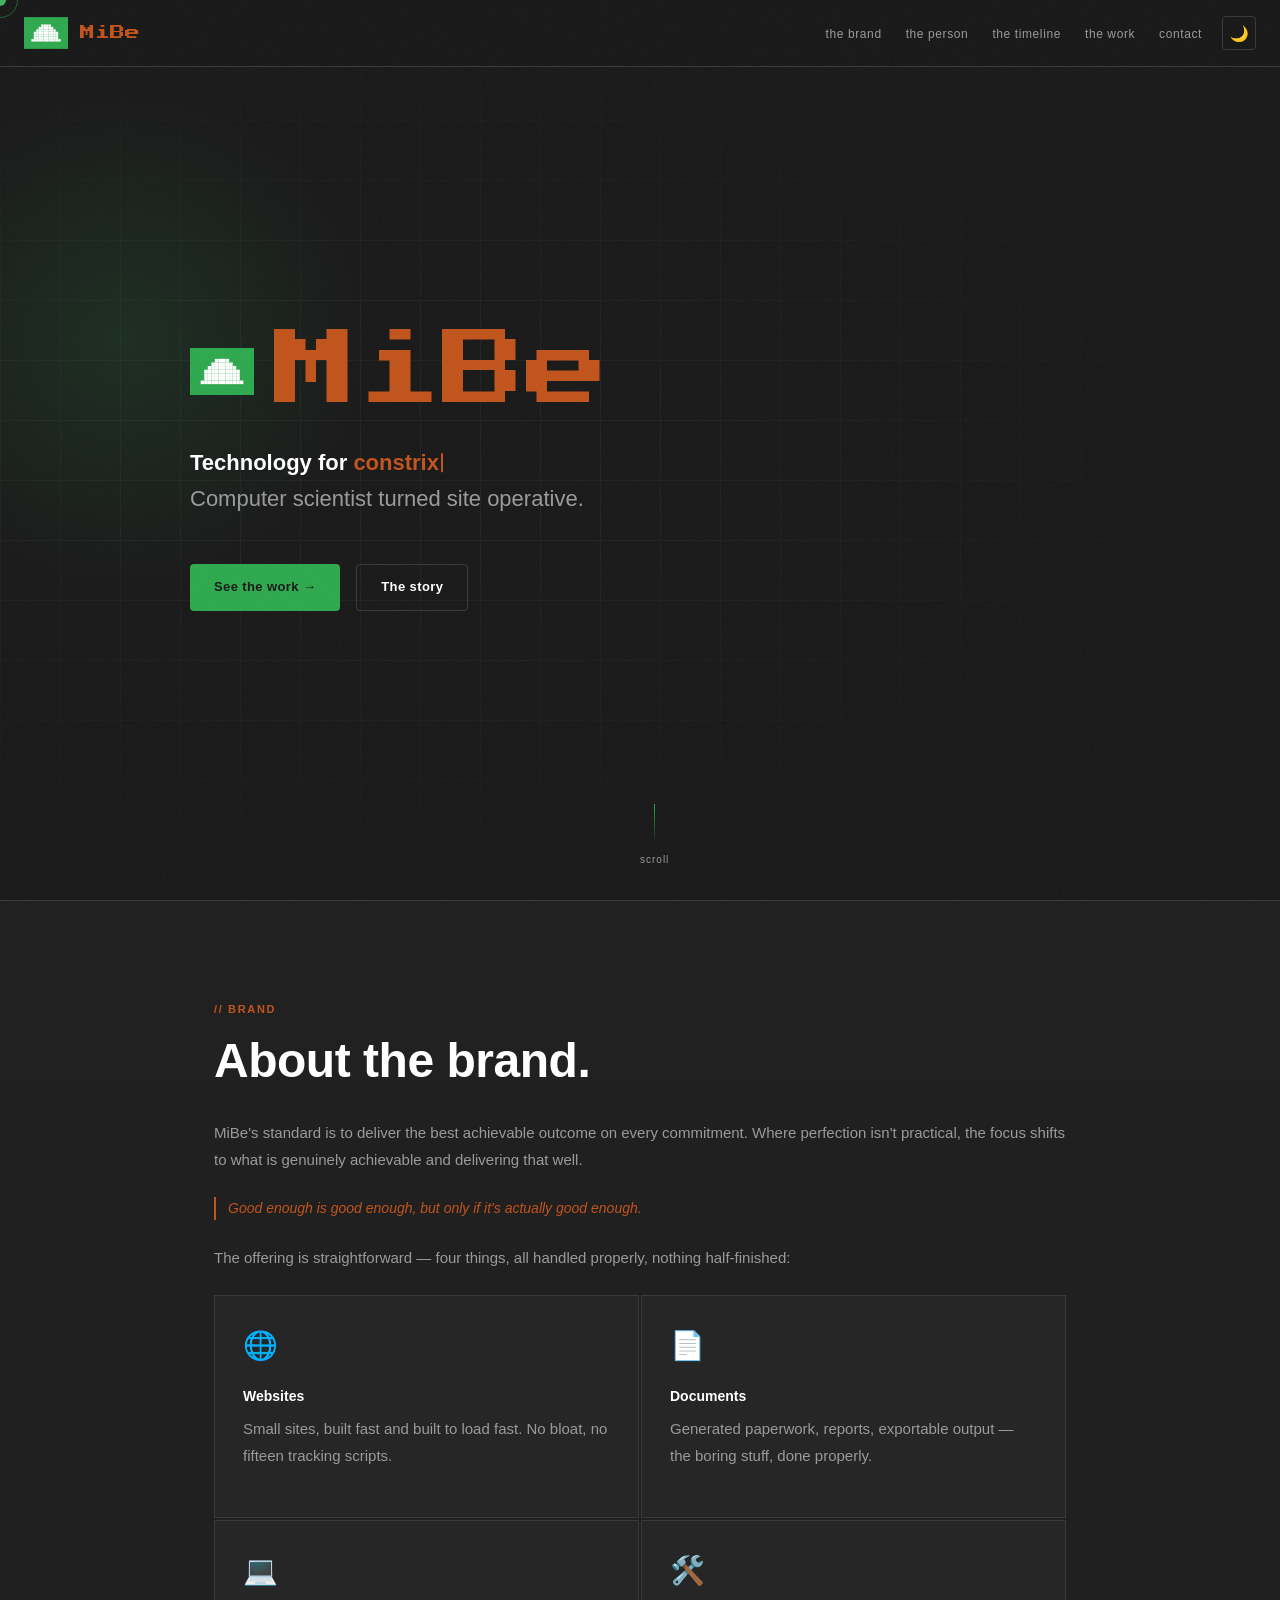
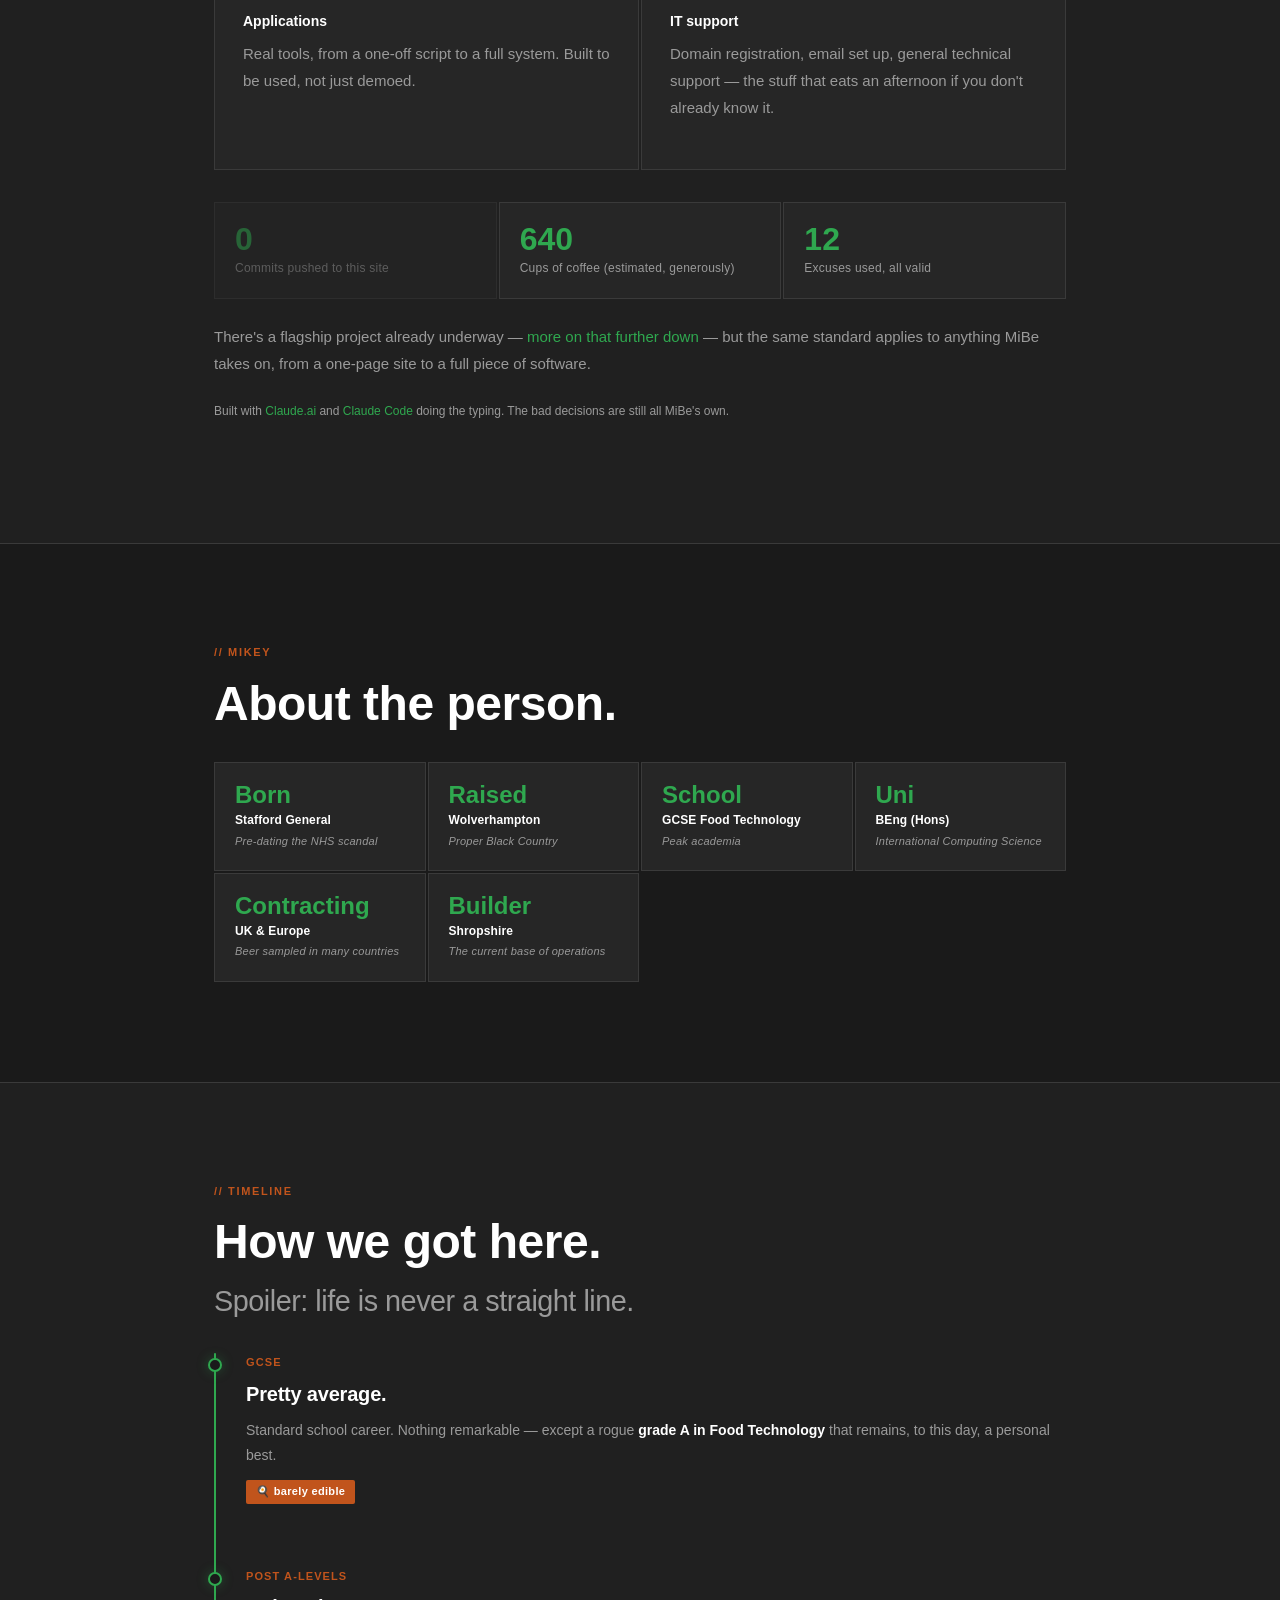
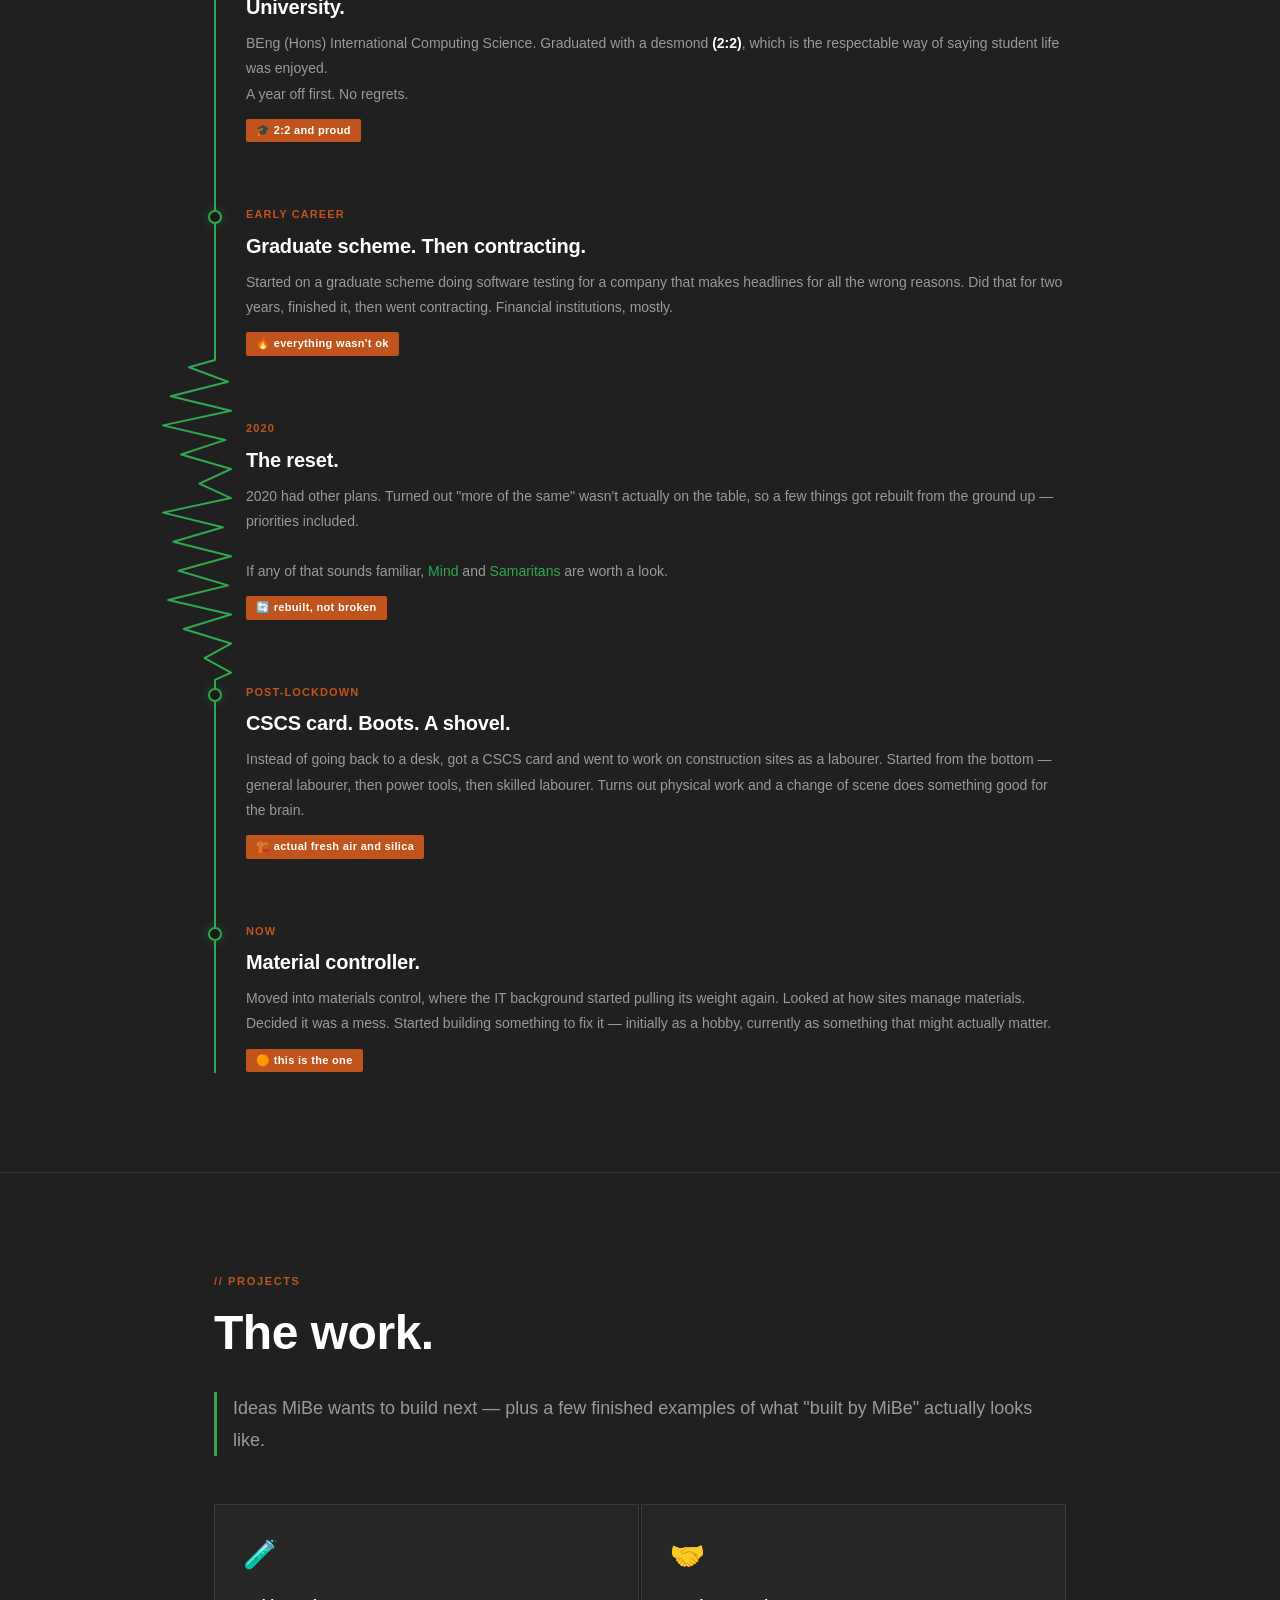
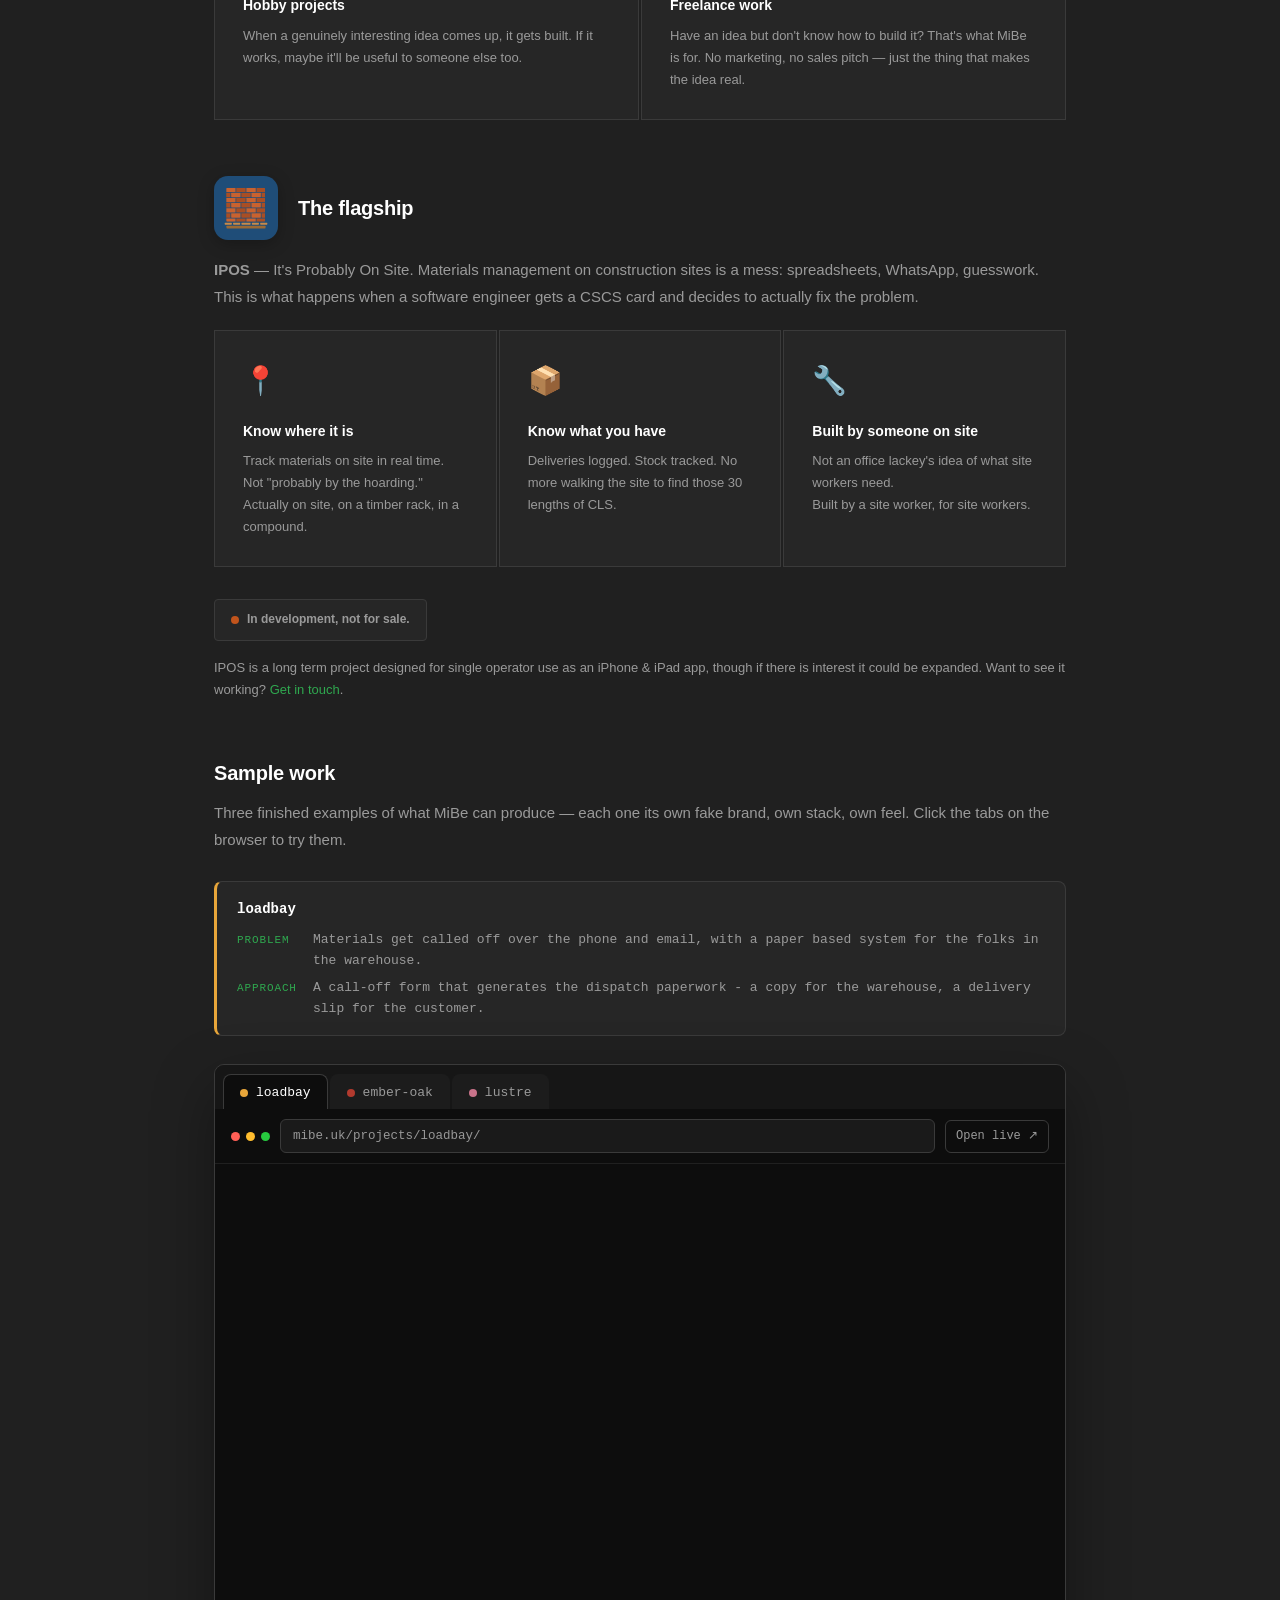
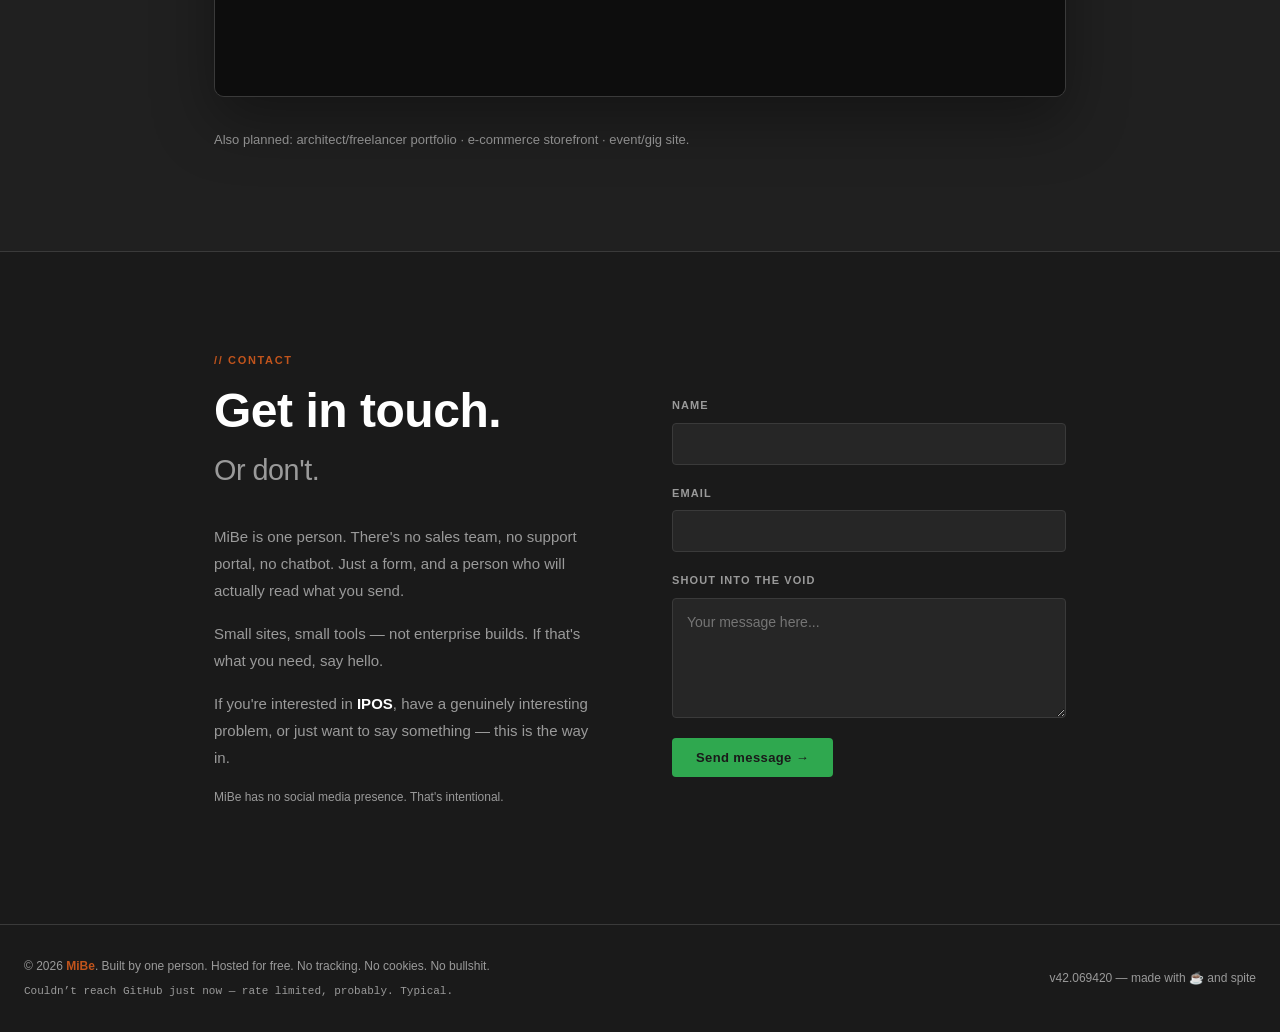
==== commit 0353e352: "Bump footer version number Co-Authored-By: Claude Sonnet 5 <noreply@anthropic.com>" ====
--- a/index.html
+++ b/index.html
@@ -447,7 +447,7 @@
       <div class="commit-ticker" id="commit-ticker">checking the last commit…</div>
     </div>
     <div class="footer-right">
-      v42.0 — made with ☕ and spite
+      v42.069420 — made with ☕ and spite
     </div>
   </footer>
 
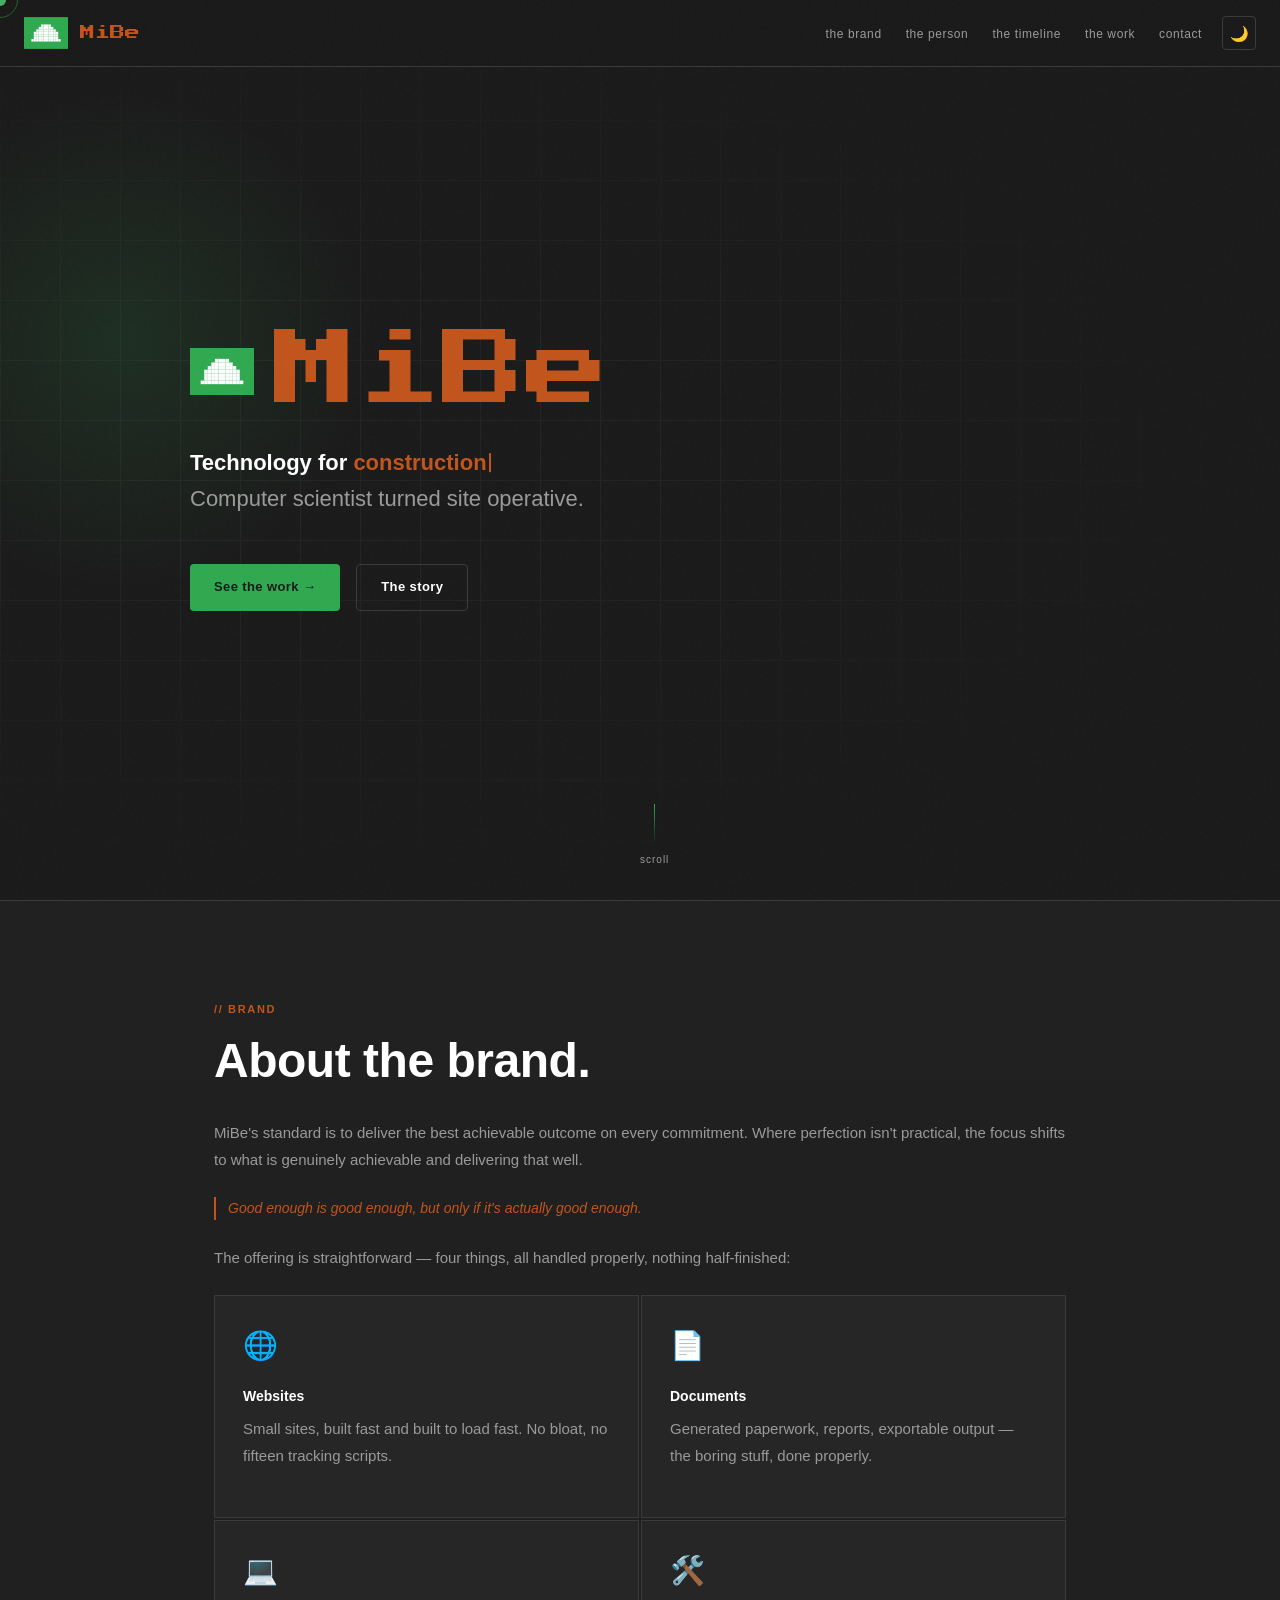
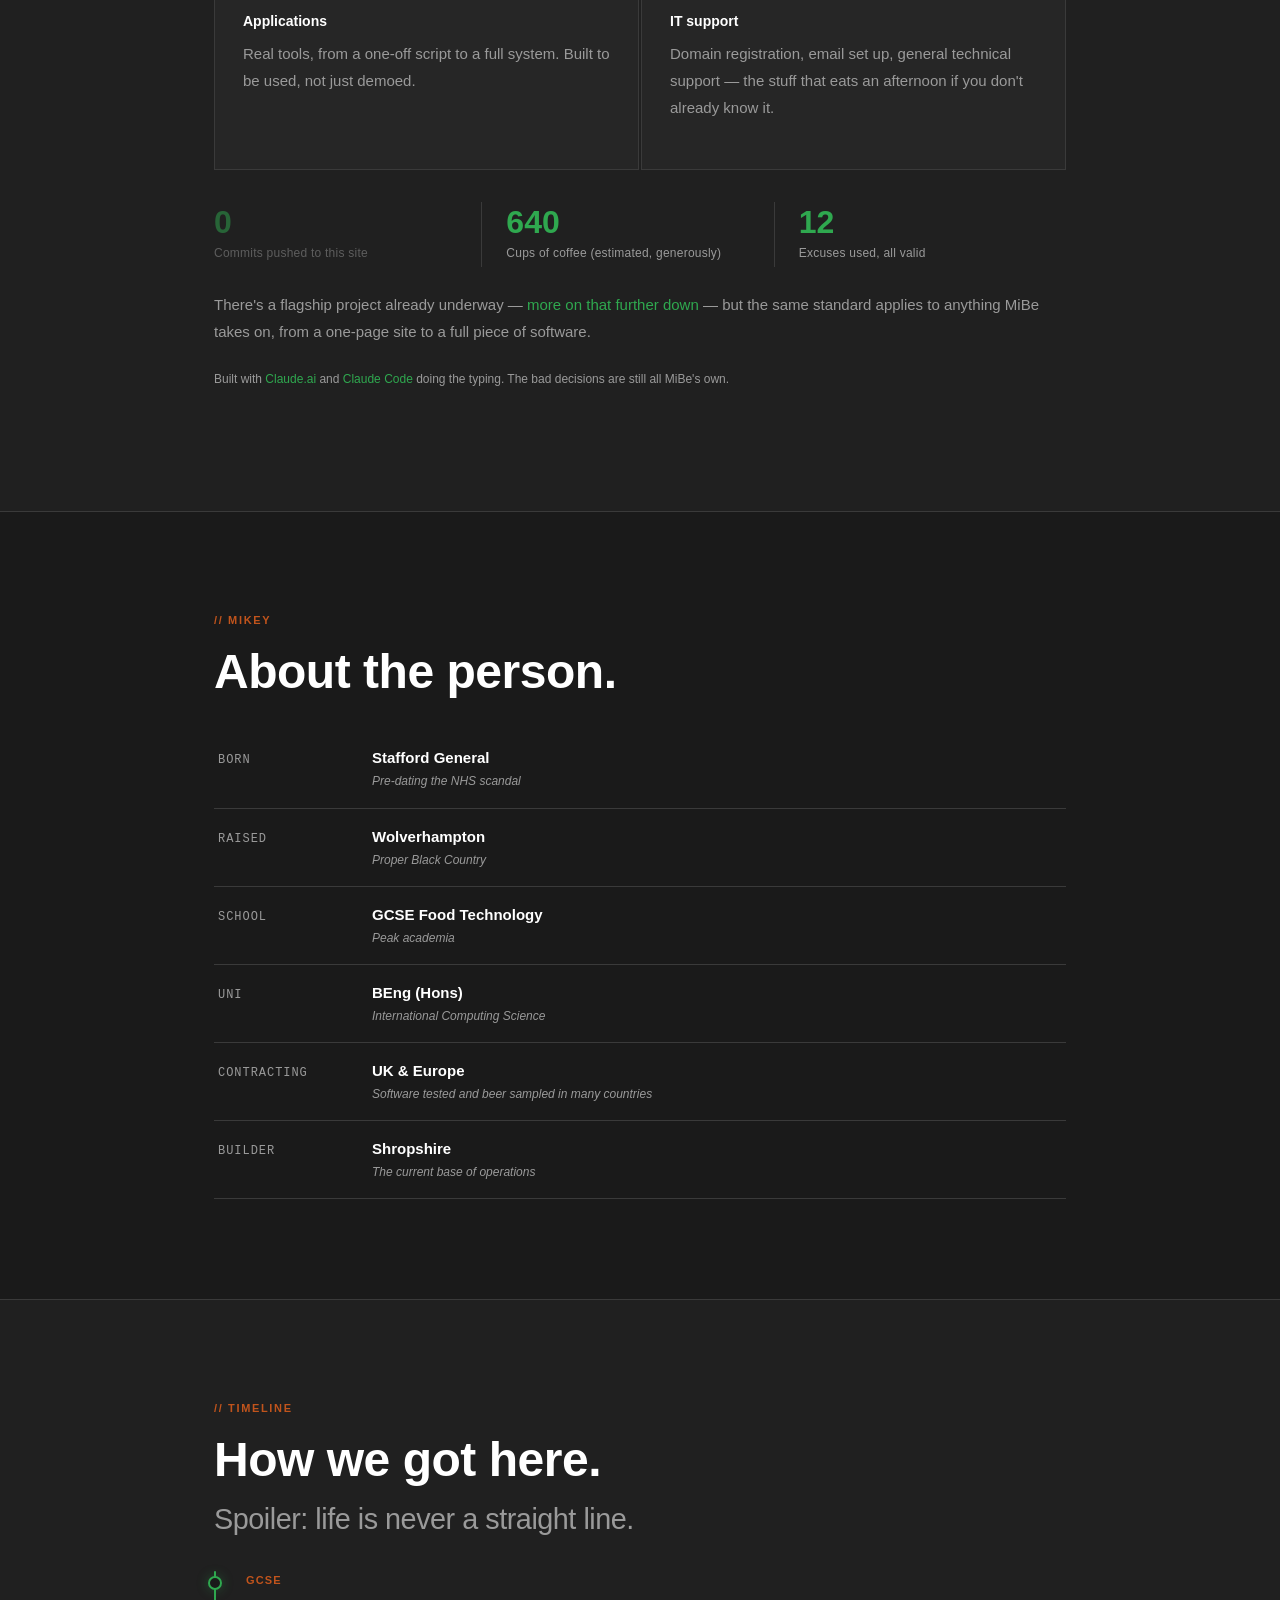
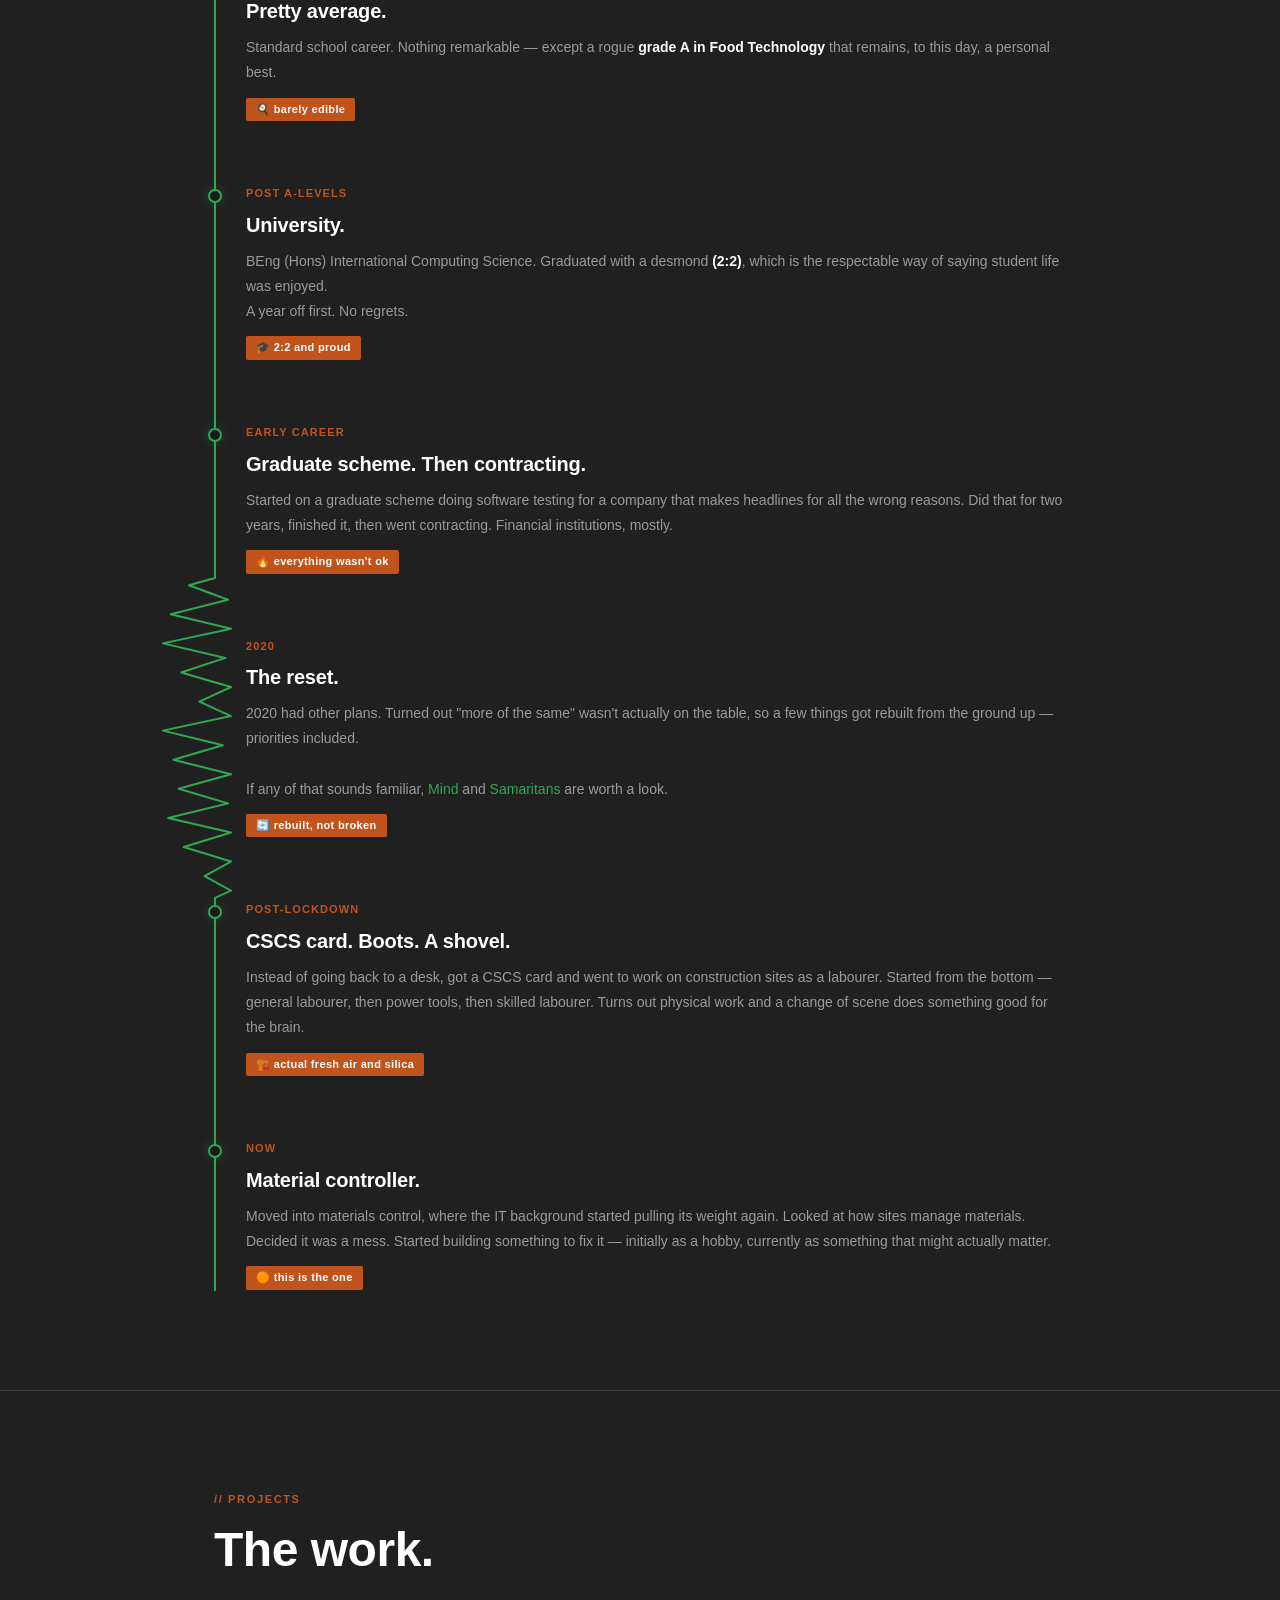
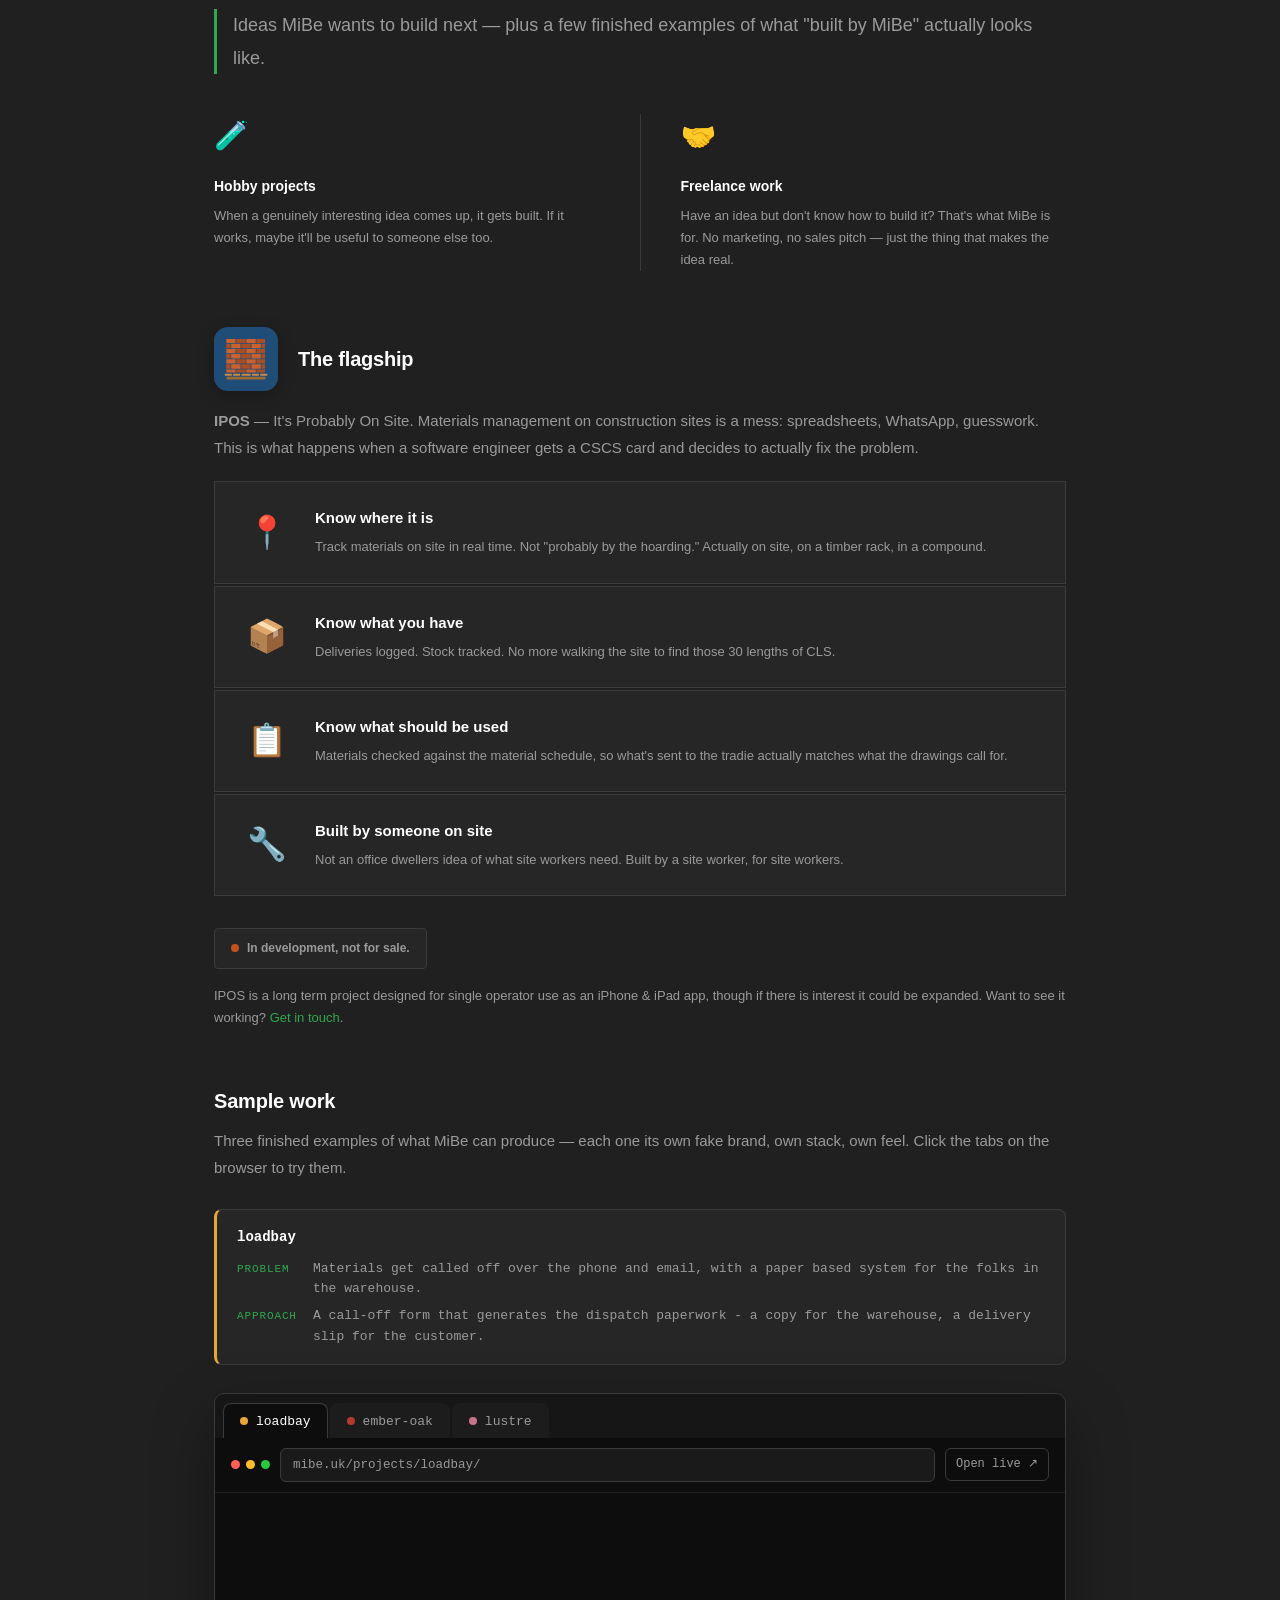
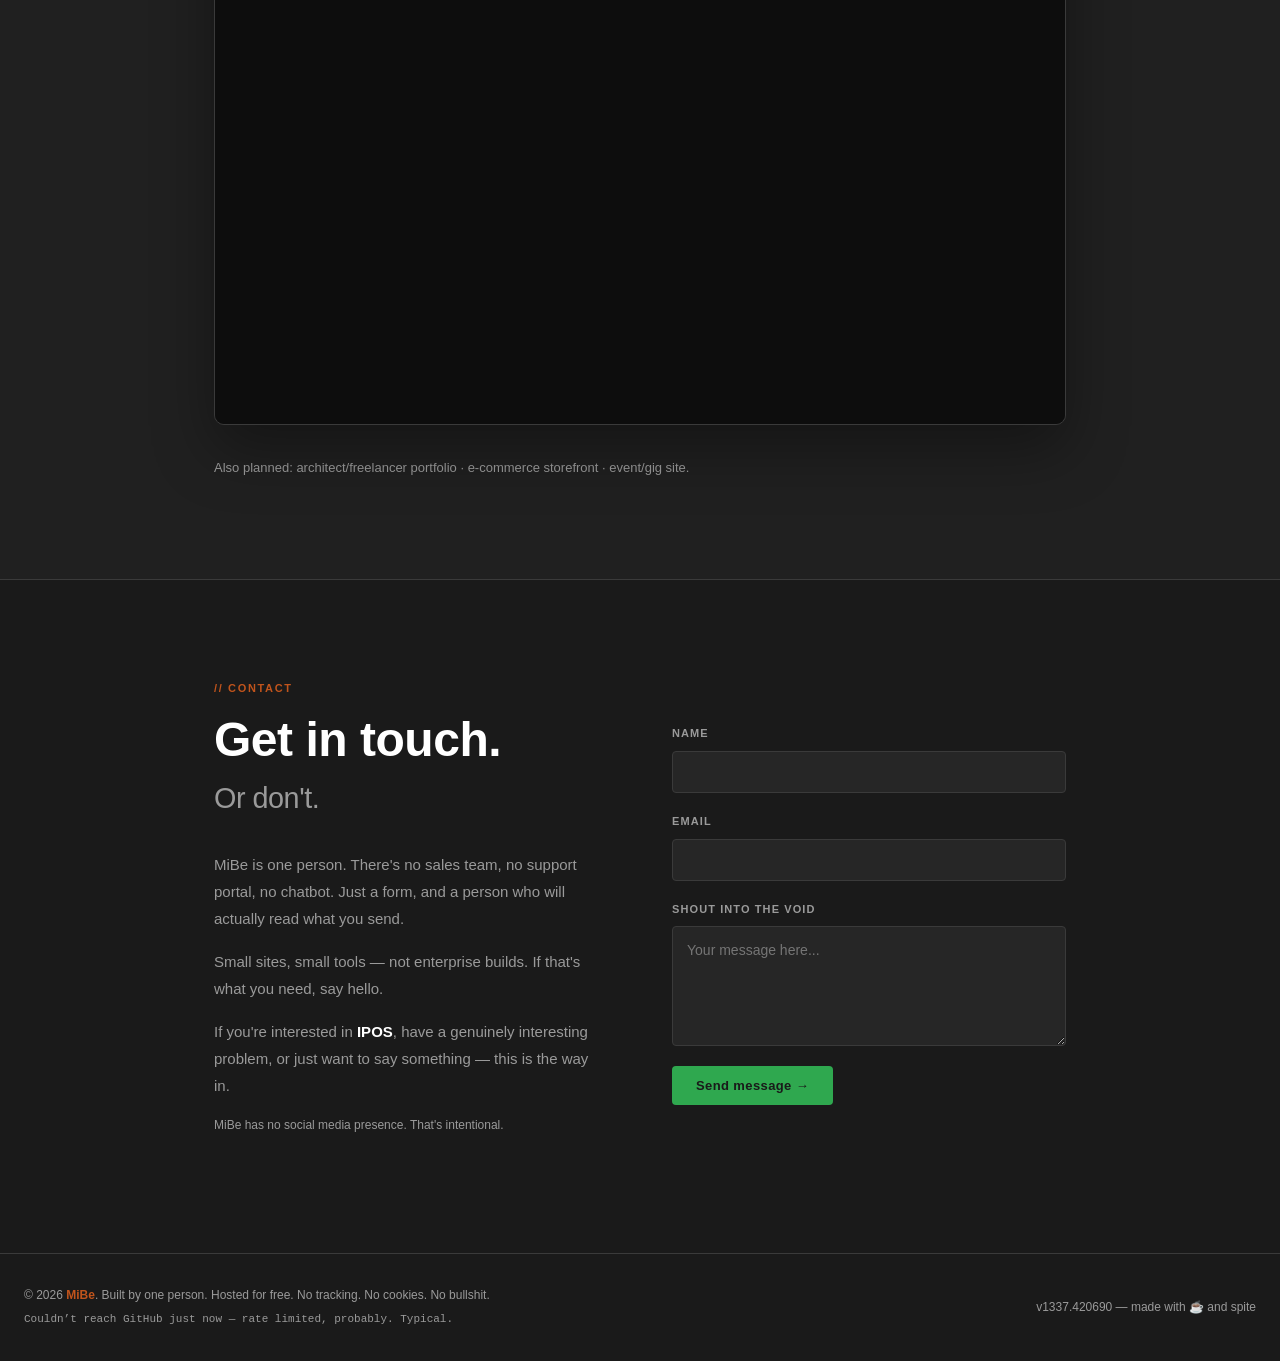
==== commit 56abb973: "Diversify card-heavy sections into distinct visual layouts Replaces four repeated icon/stat-card gri" ====
--- a/index.html
+++ b/index.html
@@ -131,18 +131,18 @@
           </div>
         </div>
 
-        <div class="count-stats-grid reveal reveal-delay-3">
-          <div class="stat-card count-stat-card">
-            <div class="stat-number count-stat-number" data-count-target="0" data-count-source="github-commits">0</div>
-            <div class="stat-label">Commits pushed to this site</div>
-          </div>
-          <div class="stat-card count-stat-card">
-            <div class="stat-number count-stat-number" data-count-target="640">0</div>
-            <div class="stat-label">Cups of coffee (estimated, generously)</div>
-          </div>
-          <div class="stat-card count-stat-card">
-            <div class="stat-number count-stat-number" data-count-target="12">0</div>
-            <div class="stat-label">Excuses used, all valid</div>
+        <div class="stat-strip reveal reveal-delay-3">
+          <div class="stat-strip-item">
+            <div class="stat-strip-number count-stat-number" data-count-target="0" data-count-source="github-commits">0</div>
+            <div class="stat-strip-label">Commits pushed to this site</div>
+          </div>
+          <div class="stat-strip-item">
+            <div class="stat-strip-number count-stat-number" data-count-target="640">0</div>
+            <div class="stat-strip-label">Cups of coffee (estimated, generously)</div>
+          </div>
+          <div class="stat-strip-item">
+            <div class="stat-strip-number count-stat-number" data-count-target="12">0</div>
+            <div class="stat-strip-label">Excuses used, all valid</div>
           </div>
         </div>
 
@@ -165,30 +165,30 @@
     <div class="container">
       <p class="section-label reveal">// mikey</p>
       <h2 class="section-title reveal reveal-delay-1">About the person.</h2>
-      <div class="about-stats quick-facts reveal reveal-delay-2">
-        <div class="stat-card">
-          <div class="stat-number">Born</div>
-          <div class="stat-label"><span class="stat-subtitle">Stafford General</span><span class="stat-explain">Pre-dating the NHS scandal</span></div>
-        </div>
-        <div class="stat-card">
-          <div class="stat-number">Raised</div>
-          <div class="stat-label"><span class="stat-subtitle">Wolverhampton</span><span class="stat-explain">Proper Black Country</span></div>
-        </div>
-        <div class="stat-card">
-          <div class="stat-number">School</div>
-          <div class="stat-label"><span class="stat-subtitle">GCSE Food Technology</span><span class="stat-explain">Peak academia</span></div>
-        </div>
-        <div class="stat-card food-tech" title="Hover for truth">
-          <div class="stat-number">Uni</div>
-          <div class="stat-label"><span class="stat-subtitle">BEng (Hons)</span><span class="stat-explain">International Computing Science</span></div>
-        </div>
-        <div class="stat-card">
-          <div class="stat-number">Contracting</div>
-          <div class="stat-label"><span class="stat-subtitle">UK &amp; Europe</span><span class="stat-explain">Beer sampled in many countries</span></div>
-        </div>
-        <div class="stat-card">
-          <div class="stat-number">Builder</div>
-          <div class="stat-label"><span class="stat-subtitle">Shropshire</span><span class="stat-explain">The current base of operations</span></div>
+      <div class="dossier reveal reveal-delay-2">
+        <div class="dossier-row">
+          <span class="dossier-label">Born</span>
+          <span class="dossier-value">Stafford General<span class="dossier-note">Pre-dating the NHS scandal</span></span>
+        </div>
+        <div class="dossier-row">
+          <span class="dossier-label">Raised</span>
+          <span class="dossier-value">Wolverhampton<span class="dossier-note">Proper Black Country</span></span>
+        </div>
+        <div class="dossier-row">
+          <span class="dossier-label">School</span>
+          <span class="dossier-value">GCSE Food Technology<span class="dossier-note">Peak academia</span></span>
+        </div>
+        <div class="dossier-row">
+          <span class="dossier-label food-tech" title="Hover for truth">Uni</span>
+          <span class="dossier-value">BEng (Hons)<span class="dossier-note">International Computing Science</span></span>
+        </div>
+        <div class="dossier-row">
+          <span class="dossier-label">Contracting</span>
+          <span class="dossier-value">UK &amp; Europe<span class="dossier-note">Software tested and beer sampled in many countries</span></span>
+        </div>
+        <div class="dossier-row">
+          <span class="dossier-label">Builder</span>
+          <span class="dossier-value">Shropshire<span class="dossier-note">The current base of operations</span></span>
         </div>
       </div>
     </div>
@@ -298,15 +298,16 @@
         Ideas MiBe wants to build next — plus a few finished examples of what "built by MiBe" actually looks like.
       </p>
 
-      <div class="ipos-grid ipos-grid-2col">
-        <div class="ipos-card reveal">
+      <div class="split-panel">
+        <div class="split-panel-item reveal">
           <div class="ipos-card-icon">🧪</div>
           <h3 class="ipos-card-title">Hobby projects</h3>
           <p class="ipos-card-body">
             When a genuinely interesting idea comes up, it gets built. If it works, maybe it'll be useful to someone else too.
           </p>
         </div>
-        <div class="ipos-card reveal reveal-delay-1">
+        <div class="split-panel-divider" aria-hidden="true"></div>
+        <div class="split-panel-item reveal reveal-delay-1">
           <div class="ipos-card-icon">🤝</div>
           <h3 class="ipos-card-title">Freelance work</h3>
           <p class="ipos-card-body">
@@ -325,21 +326,34 @@
         and decides to actually fix the problem.
       </p>
 
-      <div class="ipos-grid" style="margin-top:20px;">
-        <div class="ipos-card reveal">
-          <div class="ipos-card-icon">📍</div>
-          <h3 class="ipos-card-title">Know where it is</h3>
-          <p class="ipos-card-body">Track materials on site in real time. Not "probably by the hoarding." Actually on site, on a timber rack, in a compound.</p>
-        </div>
-        <div class="ipos-card reveal reveal-delay-1">
-          <div class="ipos-card-icon">📦</div>
-          <h3 class="ipos-card-title">Know what you have</h3>
-          <p class="ipos-card-body">Deliveries logged. Stock tracked. No more walking the site to find those 30 lengths of CLS.</p>
-        </div>
-        <div class="ipos-card reveal reveal-delay-2">
-          <div class="ipos-card-icon">🔧</div>
-          <h3 class="ipos-card-title">Built by someone on site</h3>
-          <p class="ipos-card-body">Not an office lackey's idea of what site workers need.<br/>Built by a site worker, for site workers.</p>
+      <div class="feature-list" style="margin-top:20px;">
+        <div class="feature-row reveal">
+          <div class="feature-icon">📍</div>
+          <div class="feature-content">
+            <h3 class="feature-title">Know where it is</h3>
+            <p class="feature-body">Track materials on site in real time. Not "probably by the hoarding." Actually on site, on a timber rack, in a compound.</p>
+          </div>
+        </div>
+        <div class="feature-row reveal reveal-delay-1">
+          <div class="feature-icon">📦</div>
+          <div class="feature-content">
+            <h3 class="feature-title">Know what you have</h3>
+            <p class="feature-body">Deliveries logged. Stock tracked. No more walking the site to find those 30 lengths of CLS.</p>
+          </div>
+        </div>
+        <div class="feature-row reveal reveal-delay-2">
+          <div class="feature-icon">📋</div>
+          <div class="feature-content">
+            <h3 class="feature-title">Know what should be used</h3>
+            <p class="feature-body">Materials checked against the material schedule, so what's sent to the tradie actually matches what the drawings call for.</p>
+          </div>
+        </div>
+        <div class="feature-row reveal reveal-delay-3">
+          <div class="feature-icon">🔧</div>
+          <div class="feature-content">
+            <h3 class="feature-title">Built by someone on site</h3>
+            <p class="feature-body">Not an office dwellers idea of what site workers need. Built by a site worker, for site workers.</p>
+          </div>
         </div>
       </div>
 
@@ -447,7 +461,7 @@
       <div class="commit-ticker" id="commit-ticker">checking the last commit…</div>
     </div>
     <div class="footer-right">
-      v42.069420 — made with ☕ and spite
+      v1337.420690 — made with ☕ and spite
     </div>
   </footer>
 
@@ -917,7 +931,7 @@
         if (ticker) ticker.textContent = 'Couldn\u2019t reach GitHub just now — rate limited, probably. Typical.';
         if (githubStatEl) {
           githubStatEl.dataset.countReady = '1';
-          const card = githubStatEl.closest('.count-stat-card');
+          const card = githubStatEl.closest('.stat-strip-item');
           if (card) card.style.opacity = '0.5';
           if (githubStatEl.dataset.countWantsAnimate === '1') {
             animateCount(githubStatEl, 0);
--- a/style.css
+++ b/style.css
@@ -473,58 +473,52 @@
       margin: 24px 0;
       line-height: 1.6;
     }
-    .about-stats {
-      display: grid;
-      grid-template-columns: 1fr 1fr;
-      gap: 2px;
-    }
-    #facts .quick-facts { grid-template-columns: repeat(4, 1fr); }
-    @media (max-width: 700px) {
-      #facts .quick-facts { grid-template-columns: 1fr 1fr; }
-    }
-    .stat-card {
-      background: var(--surface);
-      border: 1px solid var(--border);
-      padding: 20px;
-      position: relative;
-      overflow: hidden;
-      transition: border-color 0.3s;
-    }
-    .stat-card:hover { border-color: var(--green); }
-    .stat-card::before {
-      content: '';
-      position: absolute;
-      inset: 0;
-      background: var(--green-dim);
-      opacity: 0;
-      transition: opacity 0.3s;
-    }
-    .stat-card:hover::before { opacity: 1; }
-    .stat-number {
-      font-size: 24px;
-      font-weight: 800;
-      color: var(--green);
-      line-height: 1;
-      margin-bottom: 4px;
-    }
-    .stat-label {
-      font-family: var(--font-display);
+    /* ─── DOSSIER (Quick facts) ─────────────────────────────── */
+    .dossier {
+      display: flex;
+      flex-direction: column;
+    }
+    .dossier-row {
+      display: flex;
+      align-items: baseline;
+      gap: 24px;
+      padding: 16px 4px;
+      border-bottom: 1px solid var(--border);
+      transition: border-color 0.25s ease, padding-left 0.25s ease;
+    }
+    .dossier-row:hover {
+      border-color: var(--green);
+      padding-left: 12px;
+    }
+    .dossier-label {
+      flex-shrink: 0;
+      width: 130px;
+      font-family: var(--font-mono);
       font-size: 12px;
-      color: var(--muted);
-      letter-spacing: 0.02em;
-    }
-    .stat-subtitle {
-      display: block;
+      text-transform: uppercase;
+      letter-spacing: 0.08em;
+      color: var(--muted);
+    }
+    .dossier-value {
       font-weight: 700;
       color: var(--text);
-      letter-spacing: 0.01em;
-    }
-    .stat-explain {
+      font-size: 15px;
+    }
+    .dossier-note {
       display: block;
       margin-top: 2px;
       font-style: italic;
-      font-size: 11px;
-      color: var(--muted);
+      font-weight: 400;
+      font-size: 12px;
+      color: var(--muted);
+    }
+    @media (max-width: 700px) {
+      .dossier-row { gap: 12px; }
+      .dossier-label { width: 92px; font-size: 11px; }
+    }
+    @media (max-width: 500px) {
+      .dossier-row { flex-direction: column; gap: 4px; }
+      .dossier-label { width: auto; }
     }
     /* easter egg — food tech */
     .food-tech {
@@ -554,19 +548,43 @@
       transform: translateX(-50%) translateY(-4px);
     }
 
-    /* ─── COUNT-UP STATS (About the brand) ──────────────────── */
-    .count-stats-grid {
-      display: grid;
-      grid-template-columns: repeat(3, 1fr);
-      gap: 2px;
+    /* ─── STAT STRIP (About the brand — count-up stats) ─────── */
+    .stat-strip {
+      display: flex;
       margin-top: 32px;
     }
+    .stat-strip-item {
+      flex: 1;
+      padding: 4px 24px;
+      border-left: 1px solid var(--border);
+    }
+    .stat-strip-item:first-child {
+      padding-left: 0;
+      border-left: none;
+    }
+    .stat-strip-number {
+      font-size: 32px;
+      font-weight: 800;
+      color: var(--green);
+      line-height: 1;
+      margin-bottom: 6px;
+      font-variant-numeric: tabular-nums;
+    }
+    .stat-strip-label {
+      font-family: var(--font-display);
+      font-size: 12px;
+      color: var(--muted);
+      letter-spacing: 0.02em;
+    }
     @media (max-width: 700px) {
-      .count-stats-grid { grid-template-columns: 1fr; }
-    }
-    .count-stat-number {
-      font-size: 32px;
-      font-variant-numeric: tabular-nums;
+      .stat-strip { flex-direction: column; gap: 20px; }
+      .stat-strip-item {
+        border-left: none;
+        padding-left: 0;
+        padding-top: 16px;
+        border-top: 1px solid var(--border);
+      }
+      .stat-strip-item:first-child { border-top: none; padding-top: 0; }
     }
 
     #facts { background: var(--bg); }
@@ -749,6 +767,64 @@
     @keyframes blink {
       0%, 100% { opacity: 1; }
       50% { opacity: 0.2; }
+    }
+
+    /* ─── SPLIT PANEL (Hobby projects / Freelance work) ──────── */
+    .split-panel {
+      display: grid;
+      grid-template-columns: 1fr auto 1fr;
+      gap: 40px;
+      margin-top: 32px;
+      align-items: start;
+    }
+    .split-panel-divider {
+      width: 1px;
+      background: var(--border);
+      align-self: stretch;
+    }
+    @media (max-width: 700px) {
+      .split-panel { grid-template-columns: 1fr; gap: 24px; }
+      .split-panel-divider { width: 100%; height: 1px; }
+    }
+
+    /* ─── FEATURE LIST (IPOS features) ───────────────────────── */
+    .feature-list {
+      display: flex;
+      flex-direction: column;
+      gap: 2px;
+    }
+    .feature-row {
+      display: flex;
+      align-items: center;
+      gap: 24px;
+      background: var(--surface);
+      border: 1px solid var(--border);
+      padding: 24px 28px;
+      transition: border-color 0.3s;
+    }
+    .feature-row:hover { border-color: var(--green); }
+    .feature-icon {
+      flex-shrink: 0;
+      width: 48px;
+      font-size: 32px;
+      text-align: center;
+    }
+    .feature-content { flex: 1; min-width: 0; }
+    .feature-title {
+      font-size: 15px;
+      font-weight: 700;
+      color: var(--text);
+      margin-bottom: 6px;
+    }
+    .feature-body {
+      font-size: 13px;
+      color: var(--muted);
+      line-height: 1.7;
+      font-family: var(--font-display);
+    }
+    @media (max-width: 500px) {
+      .feature-row { gap: 16px; padding: 20px; }
+      .feature-icon { width: 36px; font-size: 26px; }
     }
 
     /* ─── SAMPLE WORK TERMINAL ───────────────────────────────── */
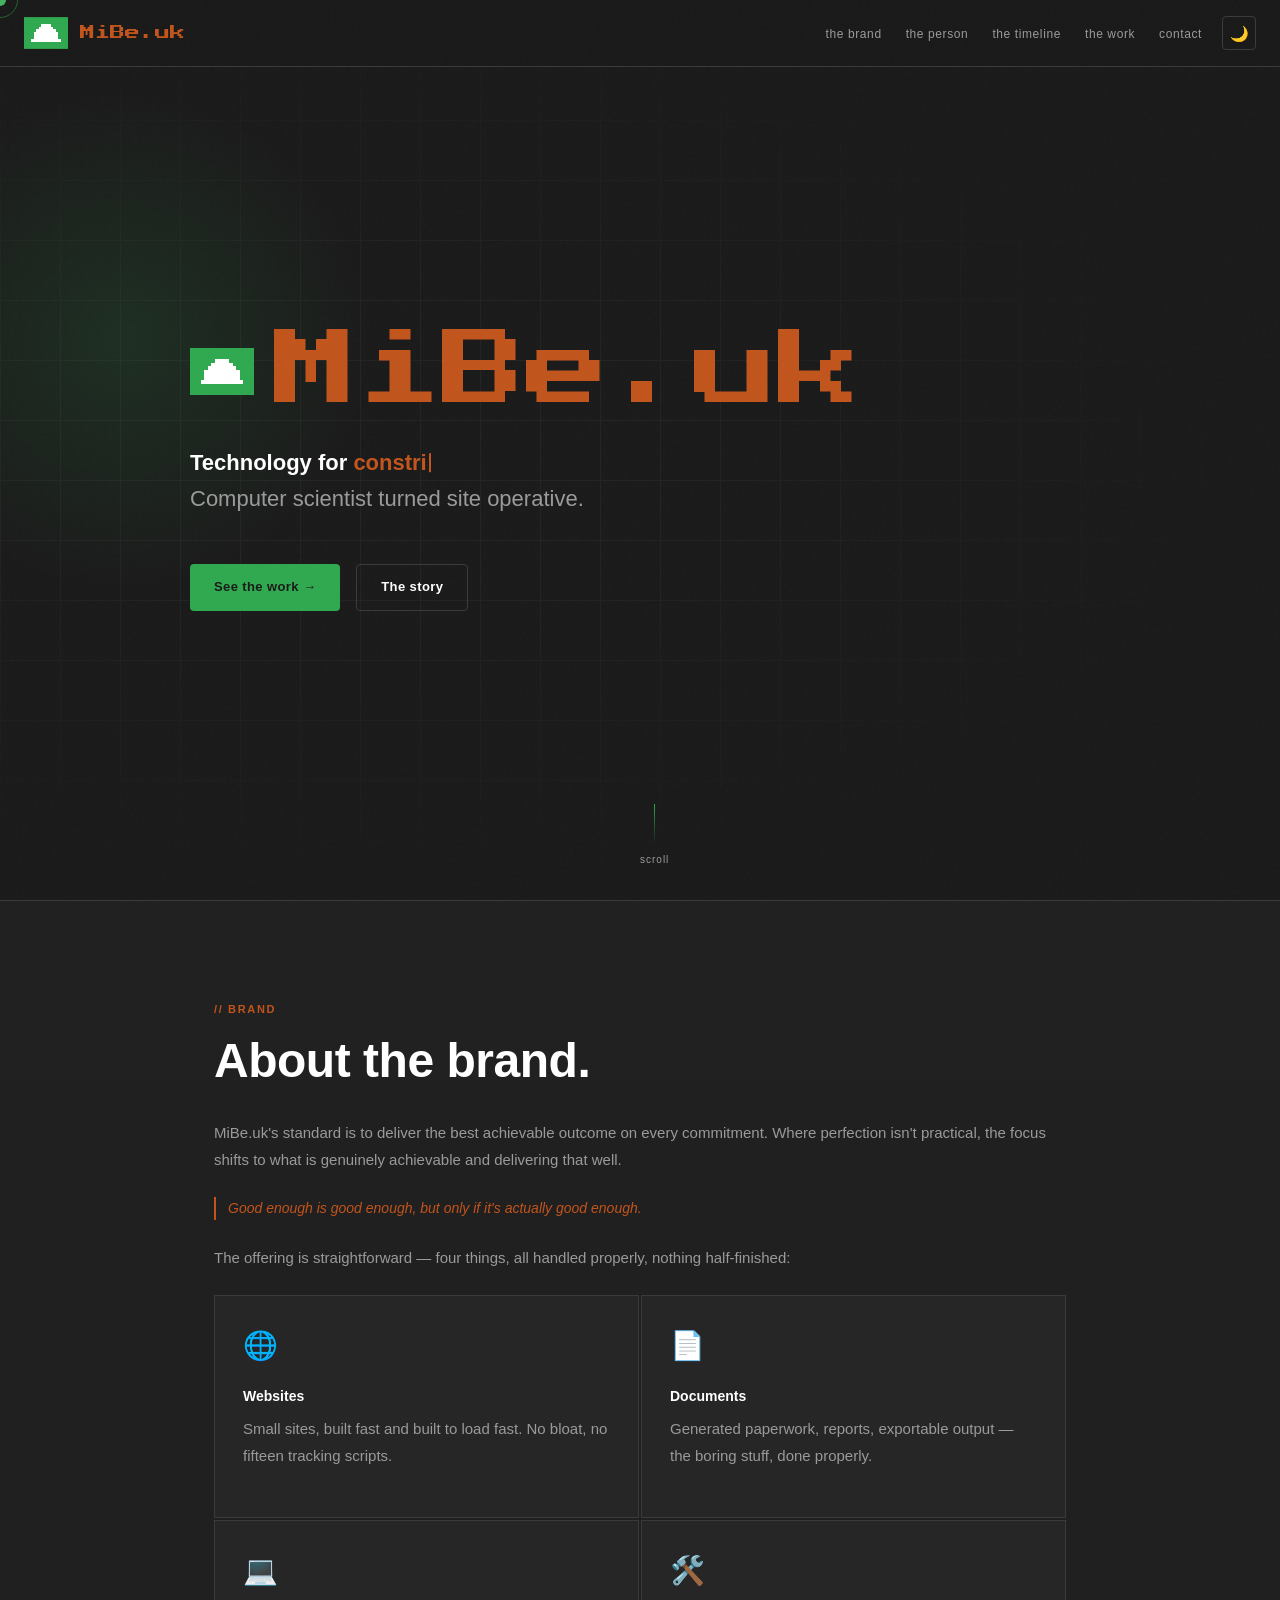
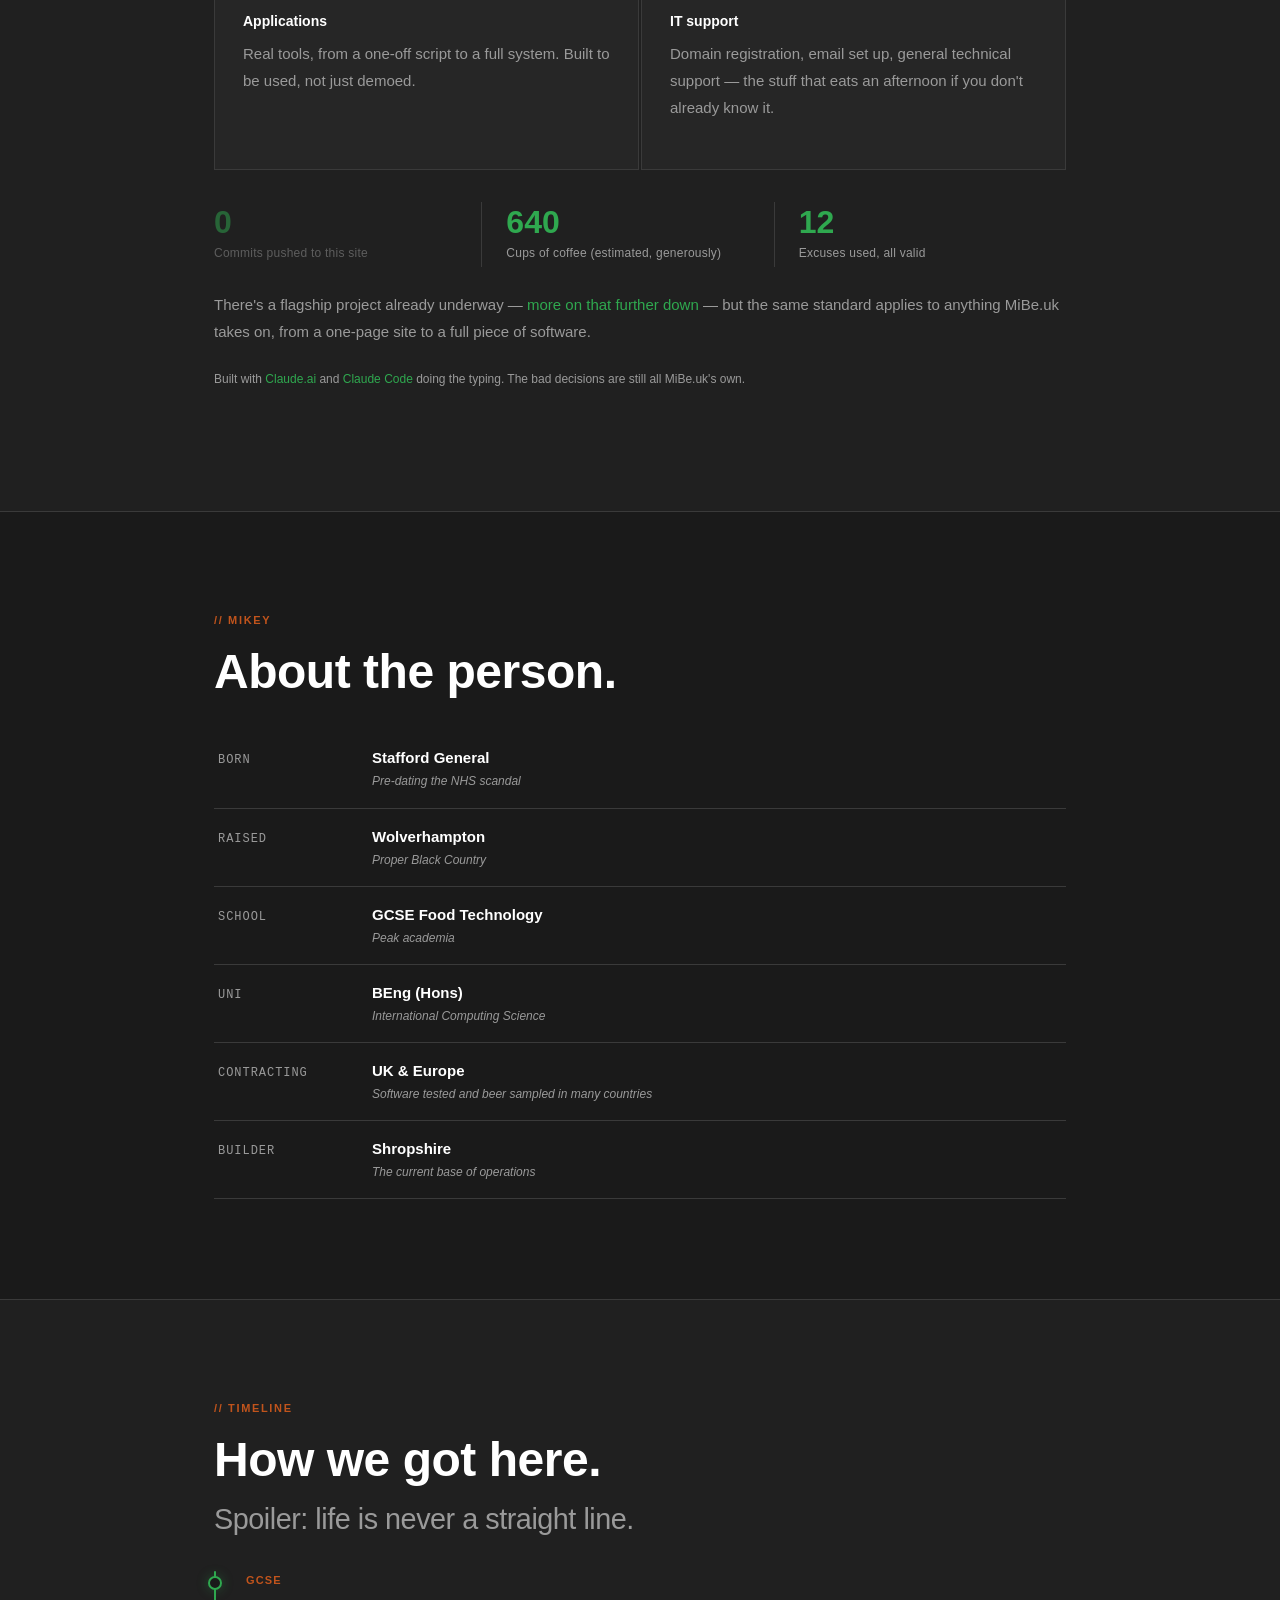
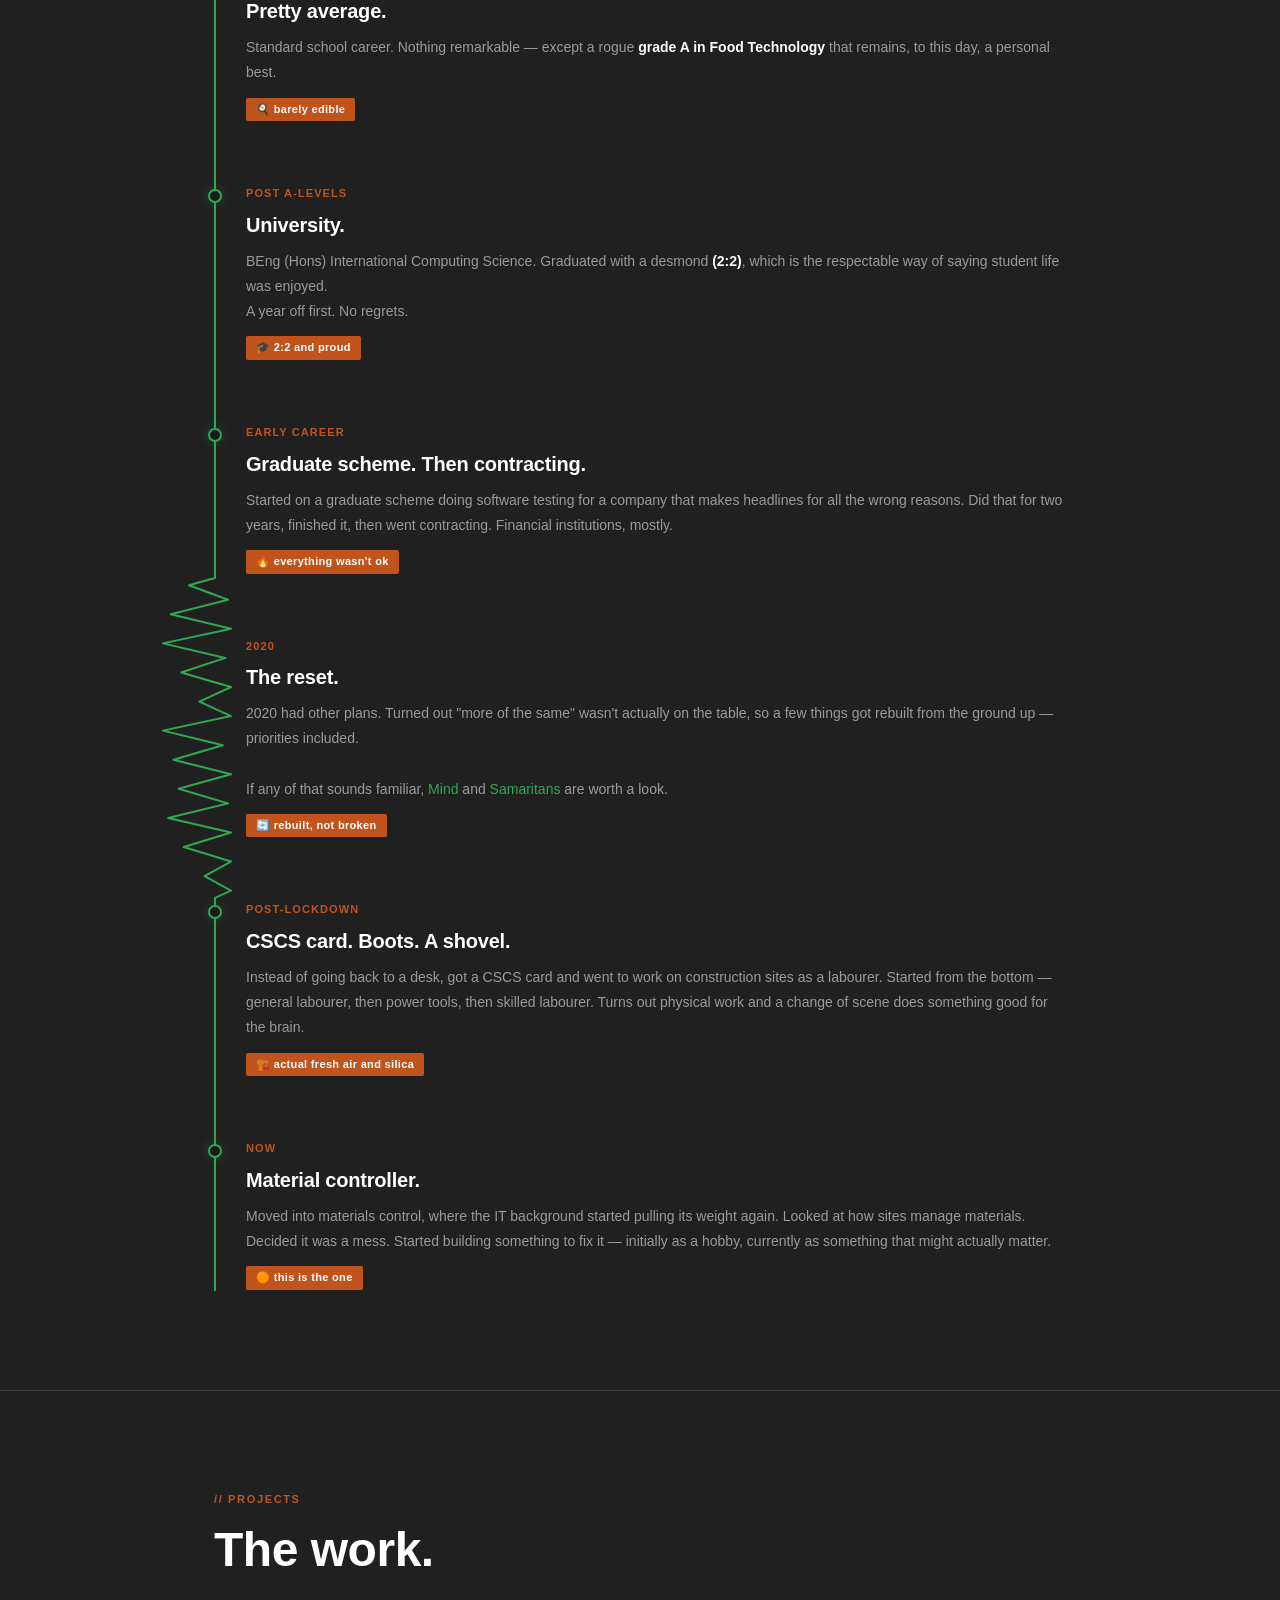
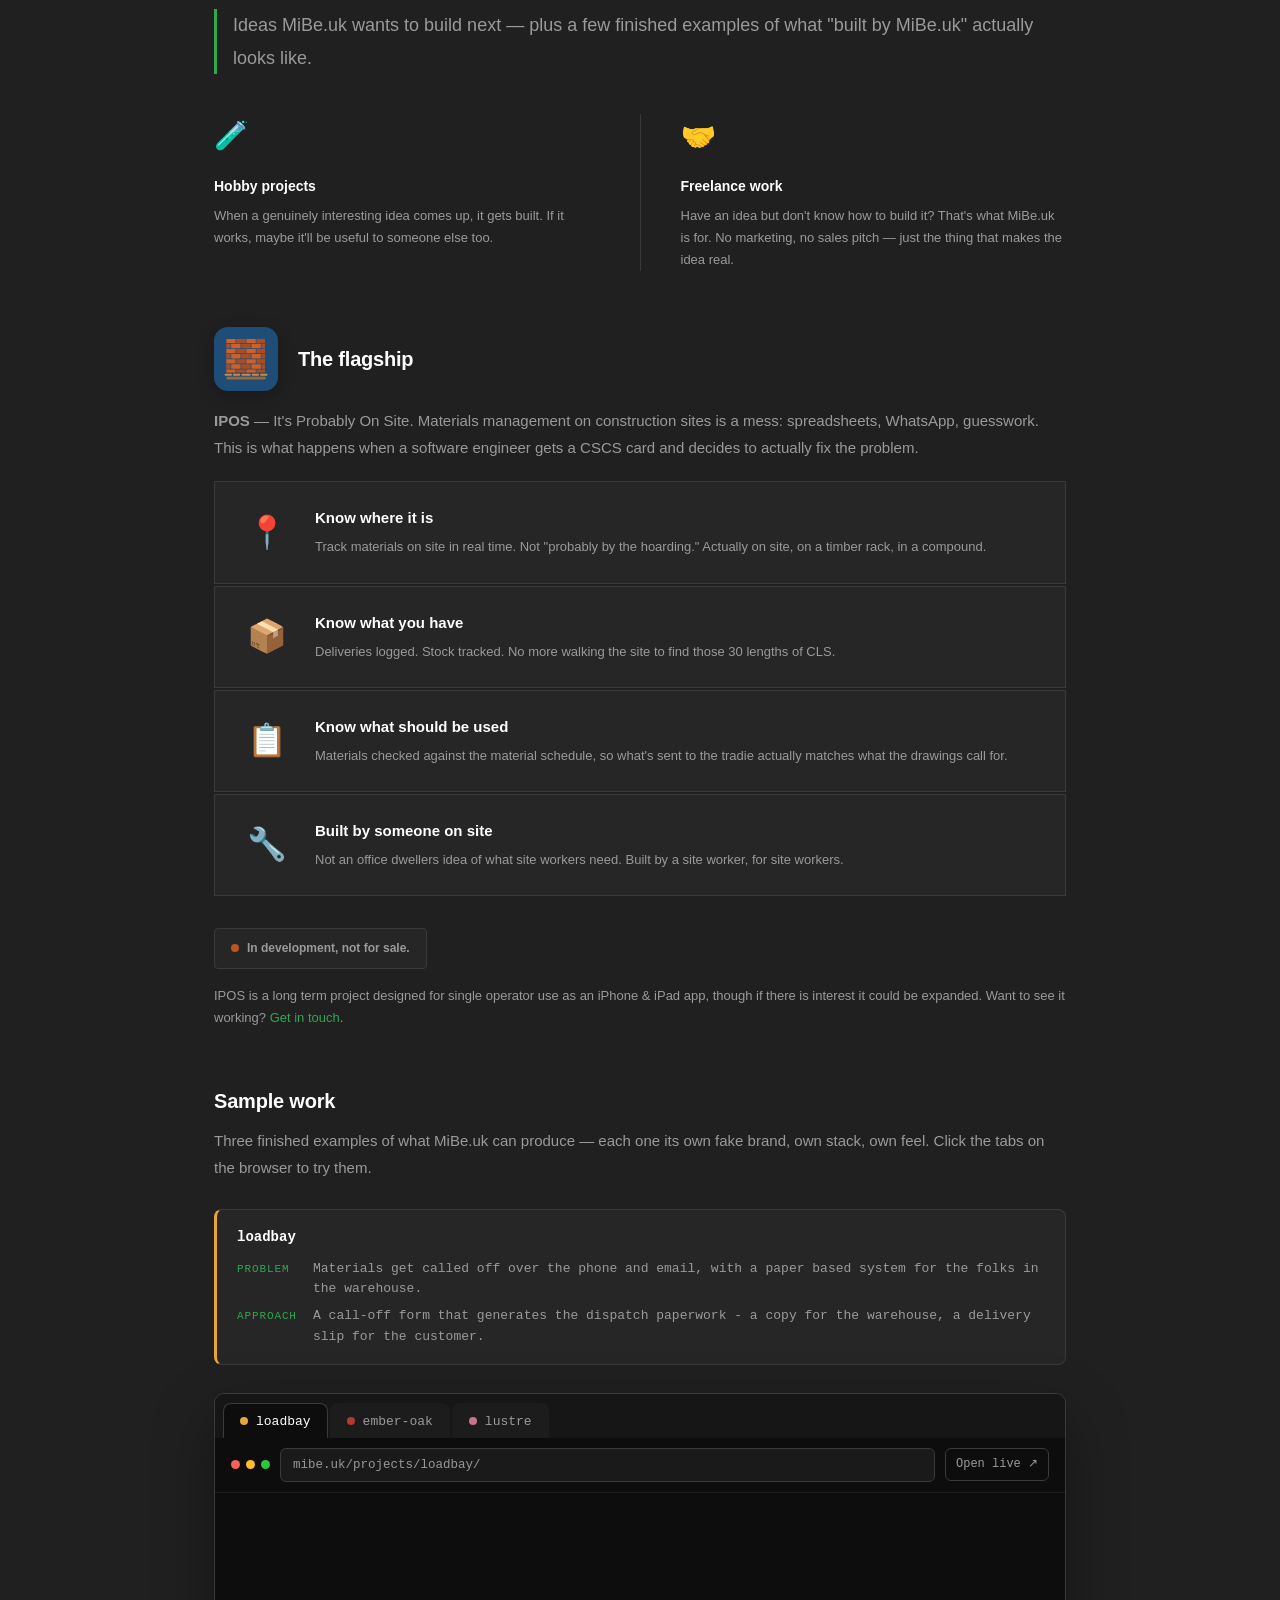
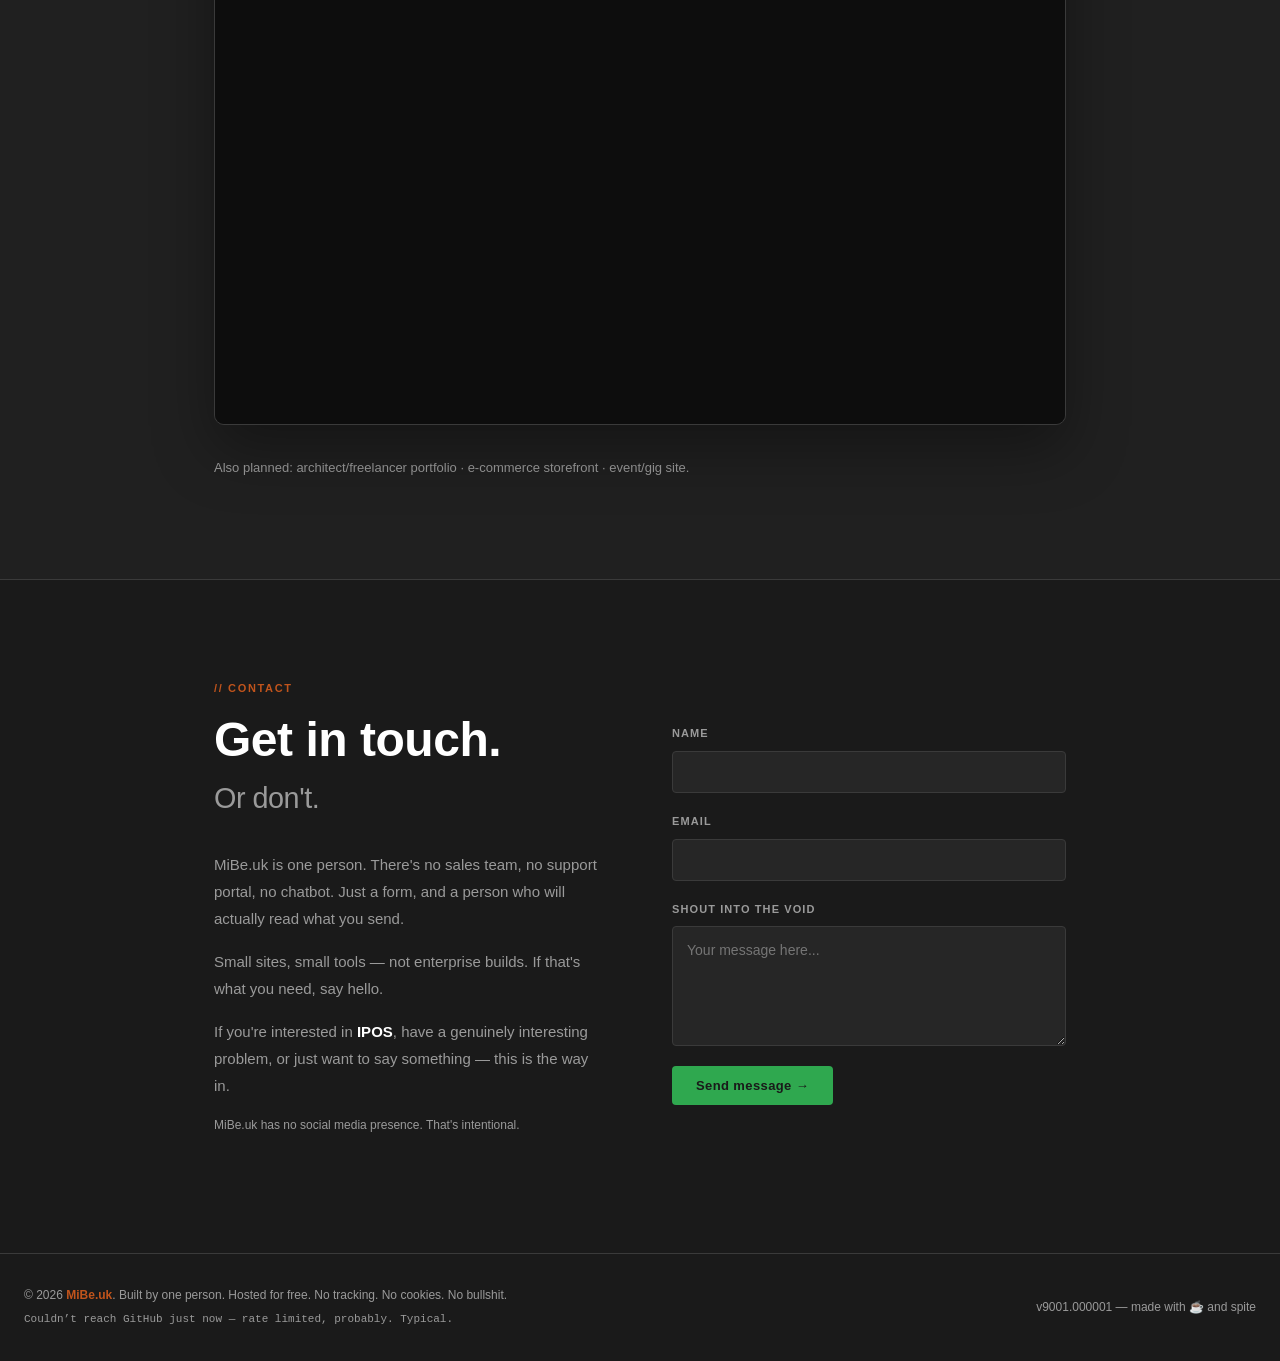
==== commit 8ddc9df8: "Rebrand from MiBe to MiBe.uk across site copy and logo Updates all user-facing "MiBe" text to "MiBe." ====
--- a/index.html
+++ b/index.html
@@ -3,8 +3,8 @@
 <head>
   <meta charset="UTF-8" />
   <meta name="viewport" content="width=device-width, initial-scale=1.0" />
-  <title>MiBe</title>
-  <meta name="description" content="MiBe. Construction software. Jack of all, master of none." />
+  <title>MiBe.uk</title>
+  <meta name="description" content="MiBe.uk. Construction software. Jack of all, master of none." />
   <link rel="icon" href="mibe-mark.svg" type="image/svg+xml" />
   <link rel="preconnect" href="https://fonts.googleapis.com" />
   <link rel="preconnect" href="https://fonts.gstatic.com" crossorigin />
@@ -47,9 +47,9 @@
   <!-- NAV -->
   <nav>
     <div class="nav-mark">
-      <img src="mibe-mark.svg" alt="MiBe mark" />
+      <img src="mibe-mark.svg" alt="MiBe.uk mark" />
       <div class="nav-wordmark">
-        <span class="name">MiBe</span>
+        <span class="name">MiBe.uk</span>
       </div>
     </div>
     <button class="nav-toggle" aria-label="Toggle menu" onclick="this.nextElementSibling.classList.toggle('open')">
@@ -72,7 +72,7 @@
     <div class="hero-content">
       <div class="hero-brand">
         <img src="mibe-mark.svg" alt="" class="hero-mark" width="64" height="46" />
-        <h1 class="hero-title">MiBe</h1>
+        <h1 class="hero-title">MiBe.uk</h1>
       </div>
       <p class="hero-sub">
         <strong class="hero-rotator-line">Technology for <span class="rotator-wrap"><span class="rotator" id="hero-rotator"><span id="hero-rotator-text"></span><span class="rotator-cursor" id="hero-rotator-cursor"></span></span></span></strong><br/>
@@ -98,7 +98,7 @@
       <h2 class="section-title reveal reveal-delay-1">About the brand.</h2>
       <div class="about-text-solo reveal reveal-delay-2">
         <p>
-          MiBe's standard is to deliver the best achievable outcome on every commitment.
+          MiBe.uk's standard is to deliver the best achievable outcome on every commitment.
           Where perfection isn't practical, the focus shifts to what is genuinely achievable and delivering that well.
         </p>
         <div class="aside">
@@ -147,12 +147,12 @@
         </div>
 
         <p style="margin-top:24px;">
-          There's a flagship project already underway — <a href="#future">more on that further down</a> — but the same standard applies to anything MiBe takes on, from a one-page site to a full piece of software.
+          There's a flagship project already underway — <a href="#future">more on that further down</a> — but the same standard applies to anything MiBe.uk takes on, from a one-page site to a full piece of software.
         </p>
         <p style="font-family:var(--font-display);font-size:12px;color:var(--muted);margin-top:24px;">
           Built with <a href="https://claude.ai" target="_blank" rel="noopener">Claude.ai</a> and
           <a href="https://claude.com/product/claude-code" target="_blank" rel="noopener">Claude Code</a> doing the typing.
-          The bad decisions are still all MiBe's own.
+          The bad decisions are still all MiBe.uk's own.
         </p>
       </div>
     </div>
@@ -295,7 +295,7 @@
       <p class="section-label reveal">// projects</p>
       <h2 class="section-title reveal reveal-delay-1">The work.</h2>
       <p class="ipos-hero-line reveal reveal-delay-2">
-        Ideas MiBe wants to build next — plus a few finished examples of what "built by MiBe" actually looks like.
+        Ideas MiBe.uk wants to build next — plus a few finished examples of what "built by MiBe.uk" actually looks like.
       </p>
 
       <div class="split-panel">
@@ -311,7 +311,7 @@
           <div class="ipos-card-icon">🤝</div>
           <h3 class="ipos-card-title">Freelance work</h3>
           <p class="ipos-card-body">
-            Have an idea but don't know how to build it? That's what MiBe is for. No marketing, no sales pitch — just the thing that makes the idea real.
+            Have an idea but don't know how to build it? That's what MiBe.uk is for. No marketing, no sales pitch — just the thing that makes the idea real.
           </p>
         </div>
       </div>
@@ -369,7 +369,7 @@
 
       <h3 class="future-subhead reveal" style="margin-top:56px;">Sample work</h3>
       <p class="future-sub-body reveal reveal-delay-1">
-        Three finished examples of what MiBe can produce — each one its own fake brand, own stack, own feel. Click the tabs on the browser to try them.
+        Three finished examples of what MiBe.uk can produce — each one its own fake brand, own stack, own feel. Click the tabs on the browser to try them.
       </p>
 
       <div class="sample-brief reveal reveal-delay-2" id="sample-brief">
@@ -411,7 +411,7 @@
         <div class="contact-text reveal">
           <h2 class="section-title">Get in touch.<br/><span style="color:var(--muted);font-size:0.6em;font-weight:400;">Or don't.</span></h2>
           <p>
-            MiBe is one person. There's no sales team, no support portal, no chatbot.
+            MiBe.uk is one person. There's no sales team, no support portal, no chatbot.
             Just a form, and a person who will actually read what you send.
           </p>
           <p>
@@ -422,7 +422,7 @@
             or just want to say something — this is the way in.
           </p>
           <p style="font-family:var(--font-display);font-size:12px;color:var(--muted);">
-            <span title="Not on LinkedIn. Not on Twitter. Not anywhere you'd look.">MiBe has no social media presence.</span>
+            <span title="Not on LinkedIn. Not on Twitter. Not anywhere you'd look.">MiBe.uk has no social media presence.</span>
             That's intentional.
           </p>
         </div>
@@ -457,11 +457,11 @@
   <!-- FOOTER -->
   <footer>
     <div class="footer-left">
-      © 2026 <span>MiBe</span>. Built by one person. Hosted for free. No tracking. No cookies. No bullshit.
+      © 2026 <span>MiBe.uk</span>. Built by one person. Hosted for free. No tracking. No cookies. No bullshit.
       <div class="commit-ticker" id="commit-ticker">checking the last commit…</div>
     </div>
     <div class="footer-right">
-      v1337.420690 — made with ☕ and spite
+      v9001.000001 — made with ☕ and spite
     </div>
   </footer>
 
@@ -552,7 +552,7 @@
       const cursorEl   = document.getElementById('hero-rotator-cursor');
       if (!outerEl || !container) return;
 
-      // edit this list to change what MiBe is "built for"
+      // edit this list to change what MiBe.uk is "built for"
       const INDUSTRIES = [
         'construction',
         'retail',
@@ -862,7 +862,7 @@
 
       // ── GitHub stats (feeds both the commit-count stat and the footer ticker)
       const GH_OWNER = 'mibe2026';
-      const GH_REPO  = 'mibe';
+      const GH_REPO  = 'MiBe.uk';
       const CACHE_KEY = 'mibe:gh-stats-cache';
       const CACHE_TTL_MS = 30 * 60 * 1000; // 30 min — keeps calls well under the unauthenticated rate limit
 
@@ -1137,7 +1137,7 @@
     /*
       ░░░░░░░░░░░░░░░░░░░░░░░░░░░░░░░░░░░░░░░░░░░░░░░░
       ░  You found the source. Fair play.              ░
-      ░  MiBe is one person.                           ░
+      ░  MiBe.uk is one person.                        ░
       ░  Built on a construction site,                 ░
       ░  between deliveries.                           ░
       ░  Green leads. Burnt Orange signs the name.     ░
--- a/style.css
+++ b/style.css
@@ -1227,7 +1227,7 @@
     /*
       ░░░░░░░░░░░░░░░░░░░░░░░░░░░░░░░░░░░░░░░░░░░░░░░░
       ░  You found the source. Fair play.              ░
-      ░  MiBe is one person.                           ░
+      ░  MiBe.uk is one person.                        ░
       ░  Built on a construction site,                 ░
       ░  between deliveries.                           ░
       ░  Green leads. Burnt Orange signs the name.     ░
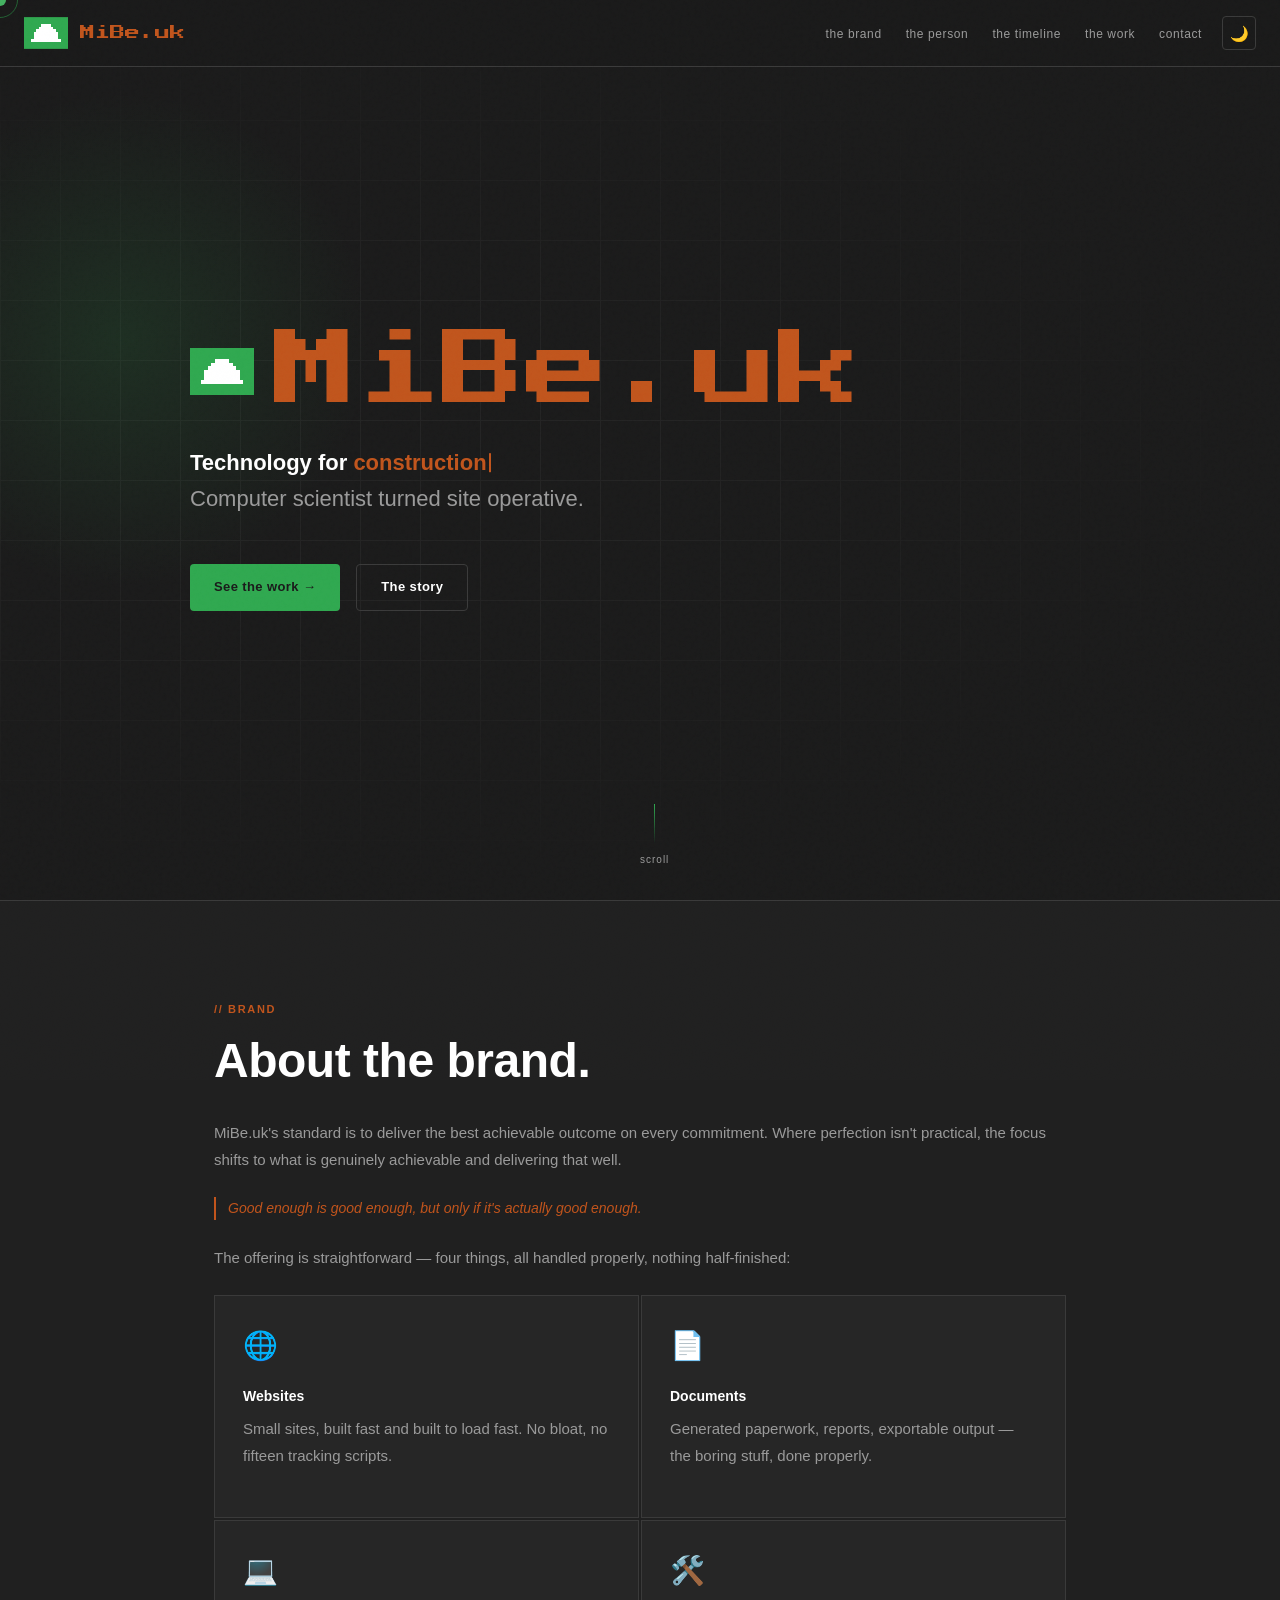
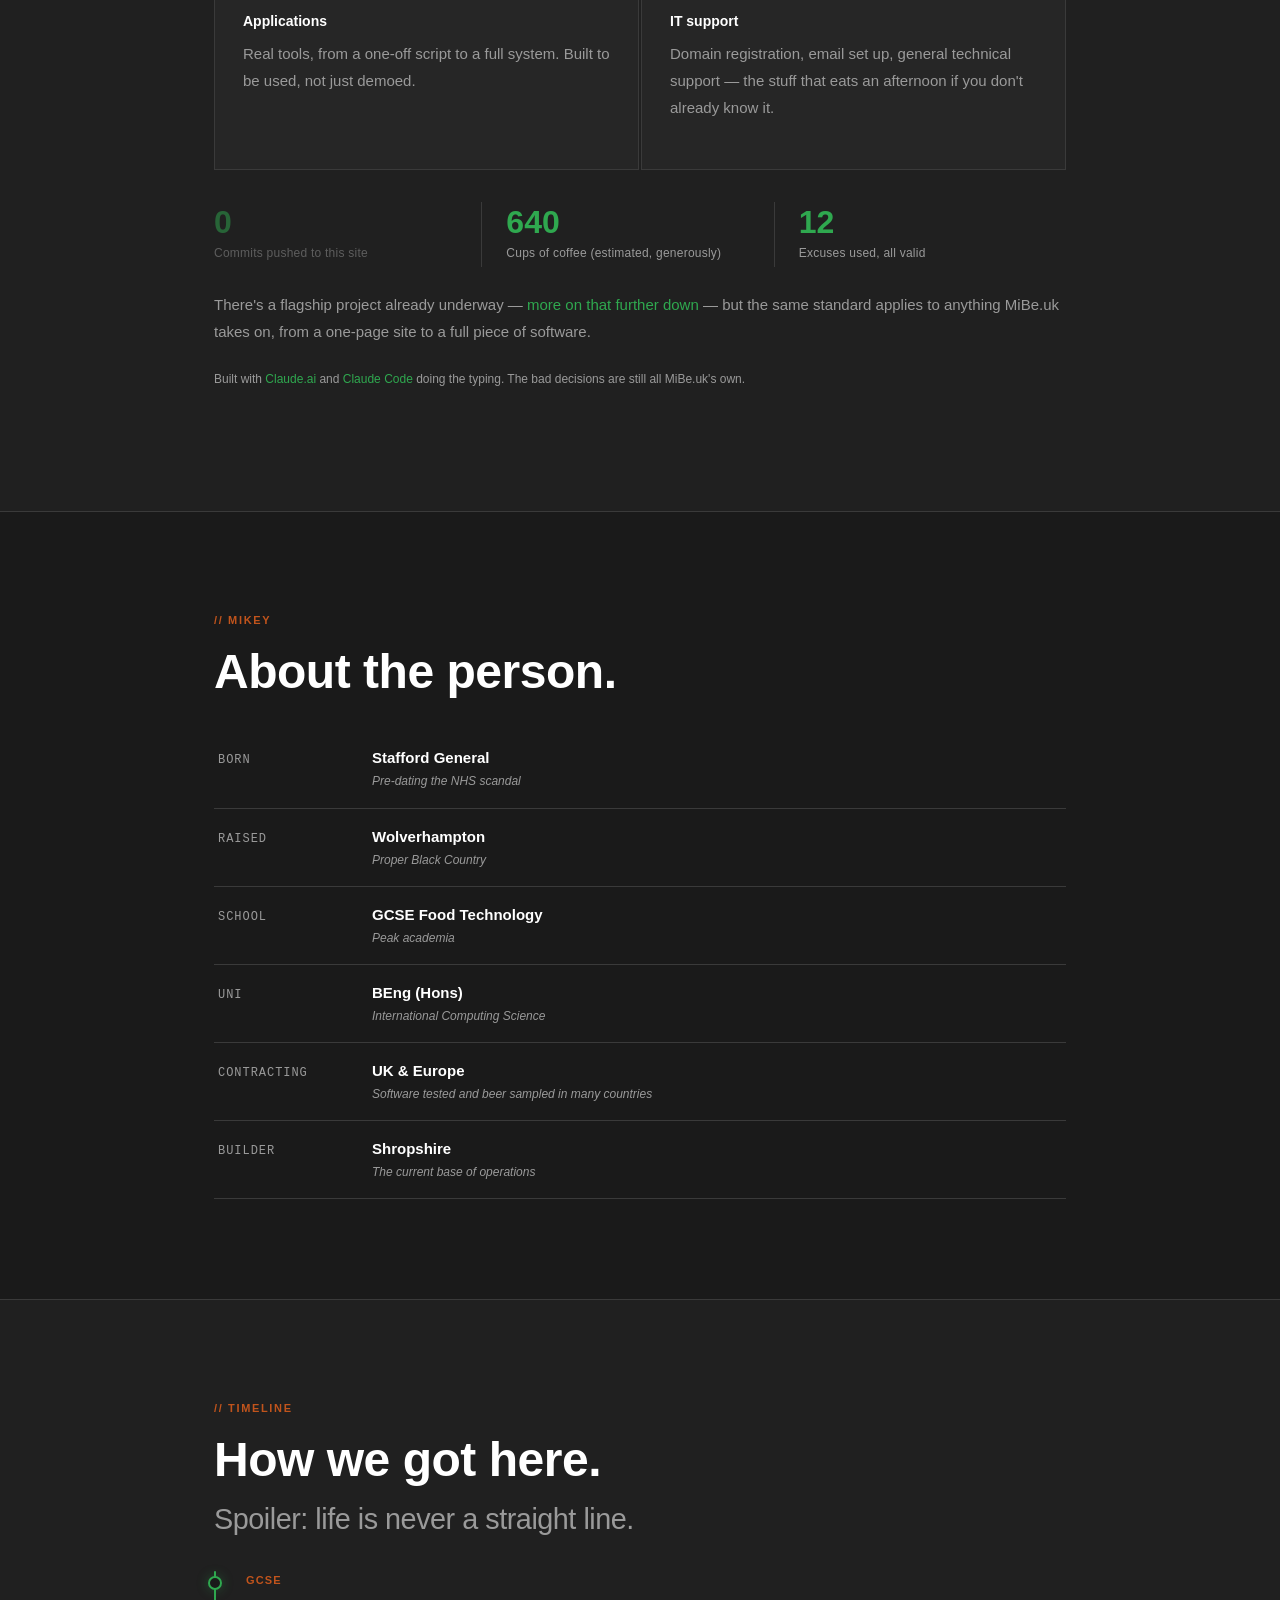
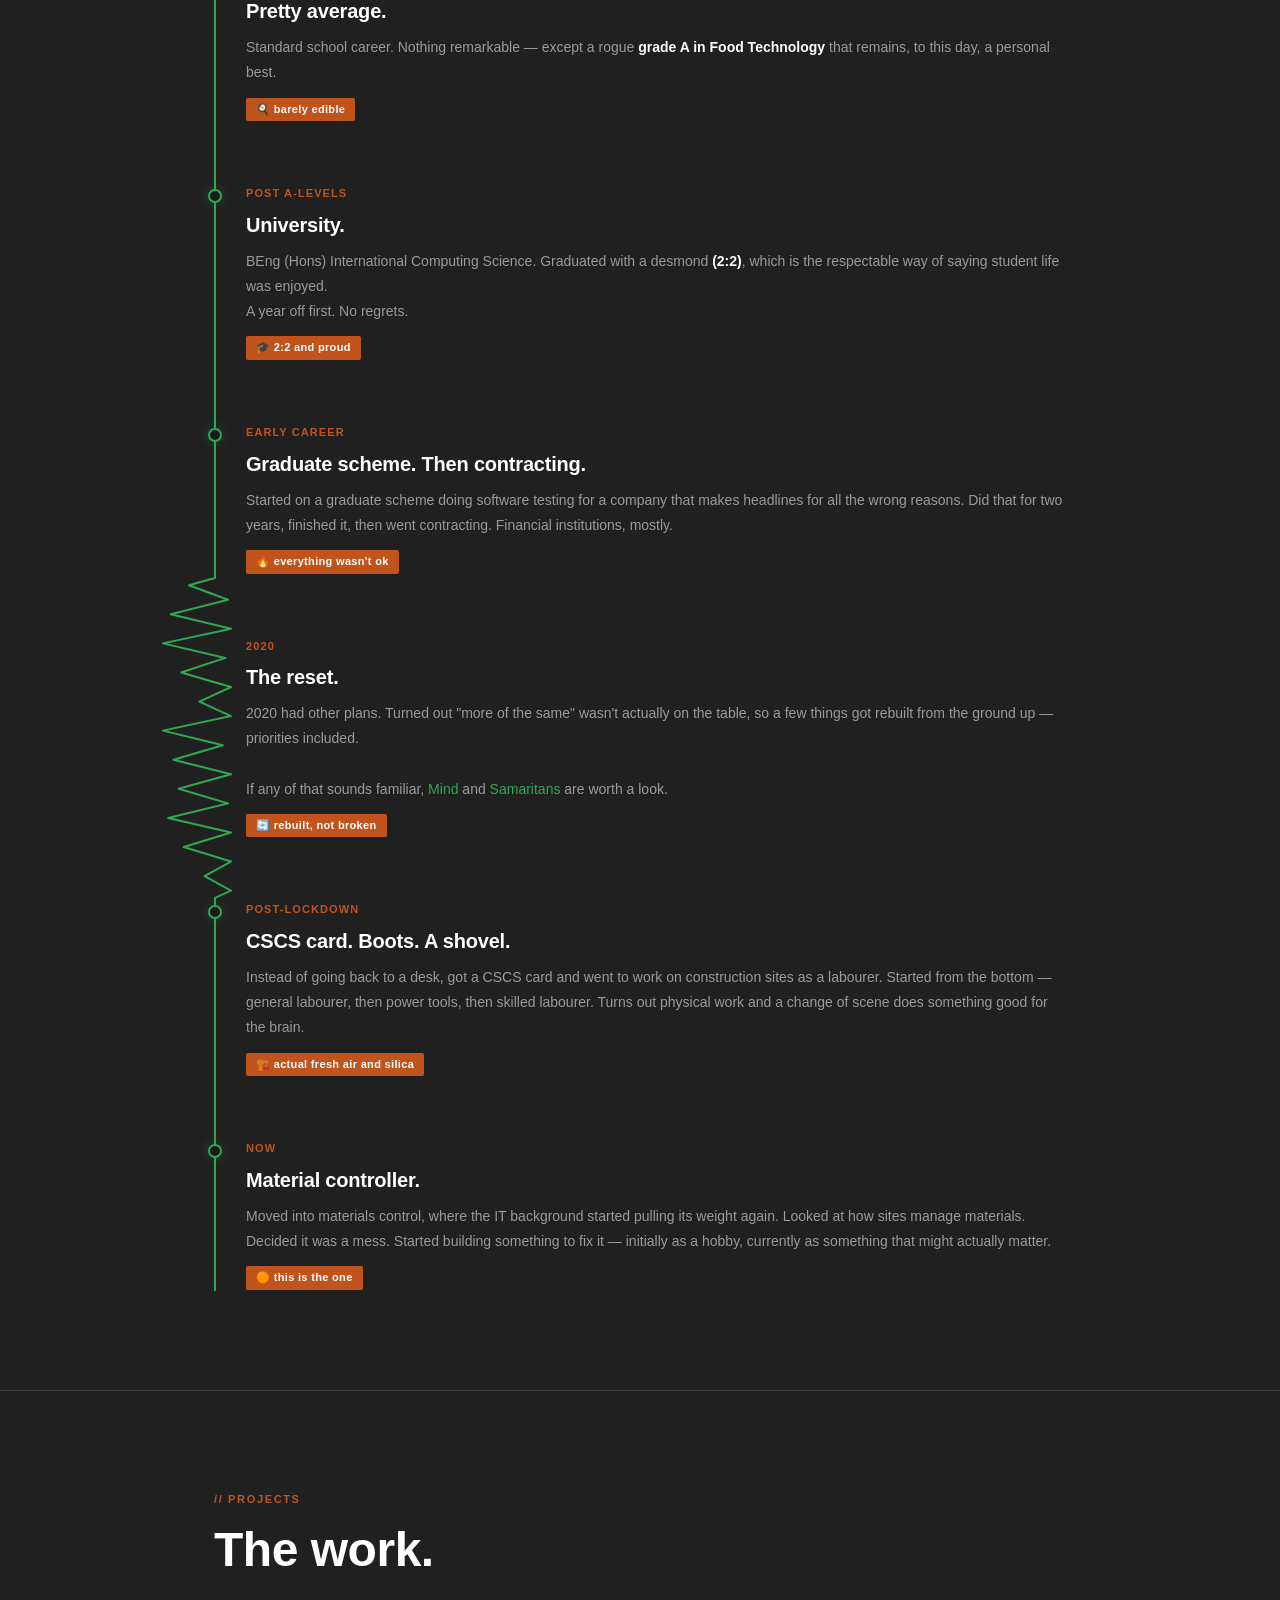
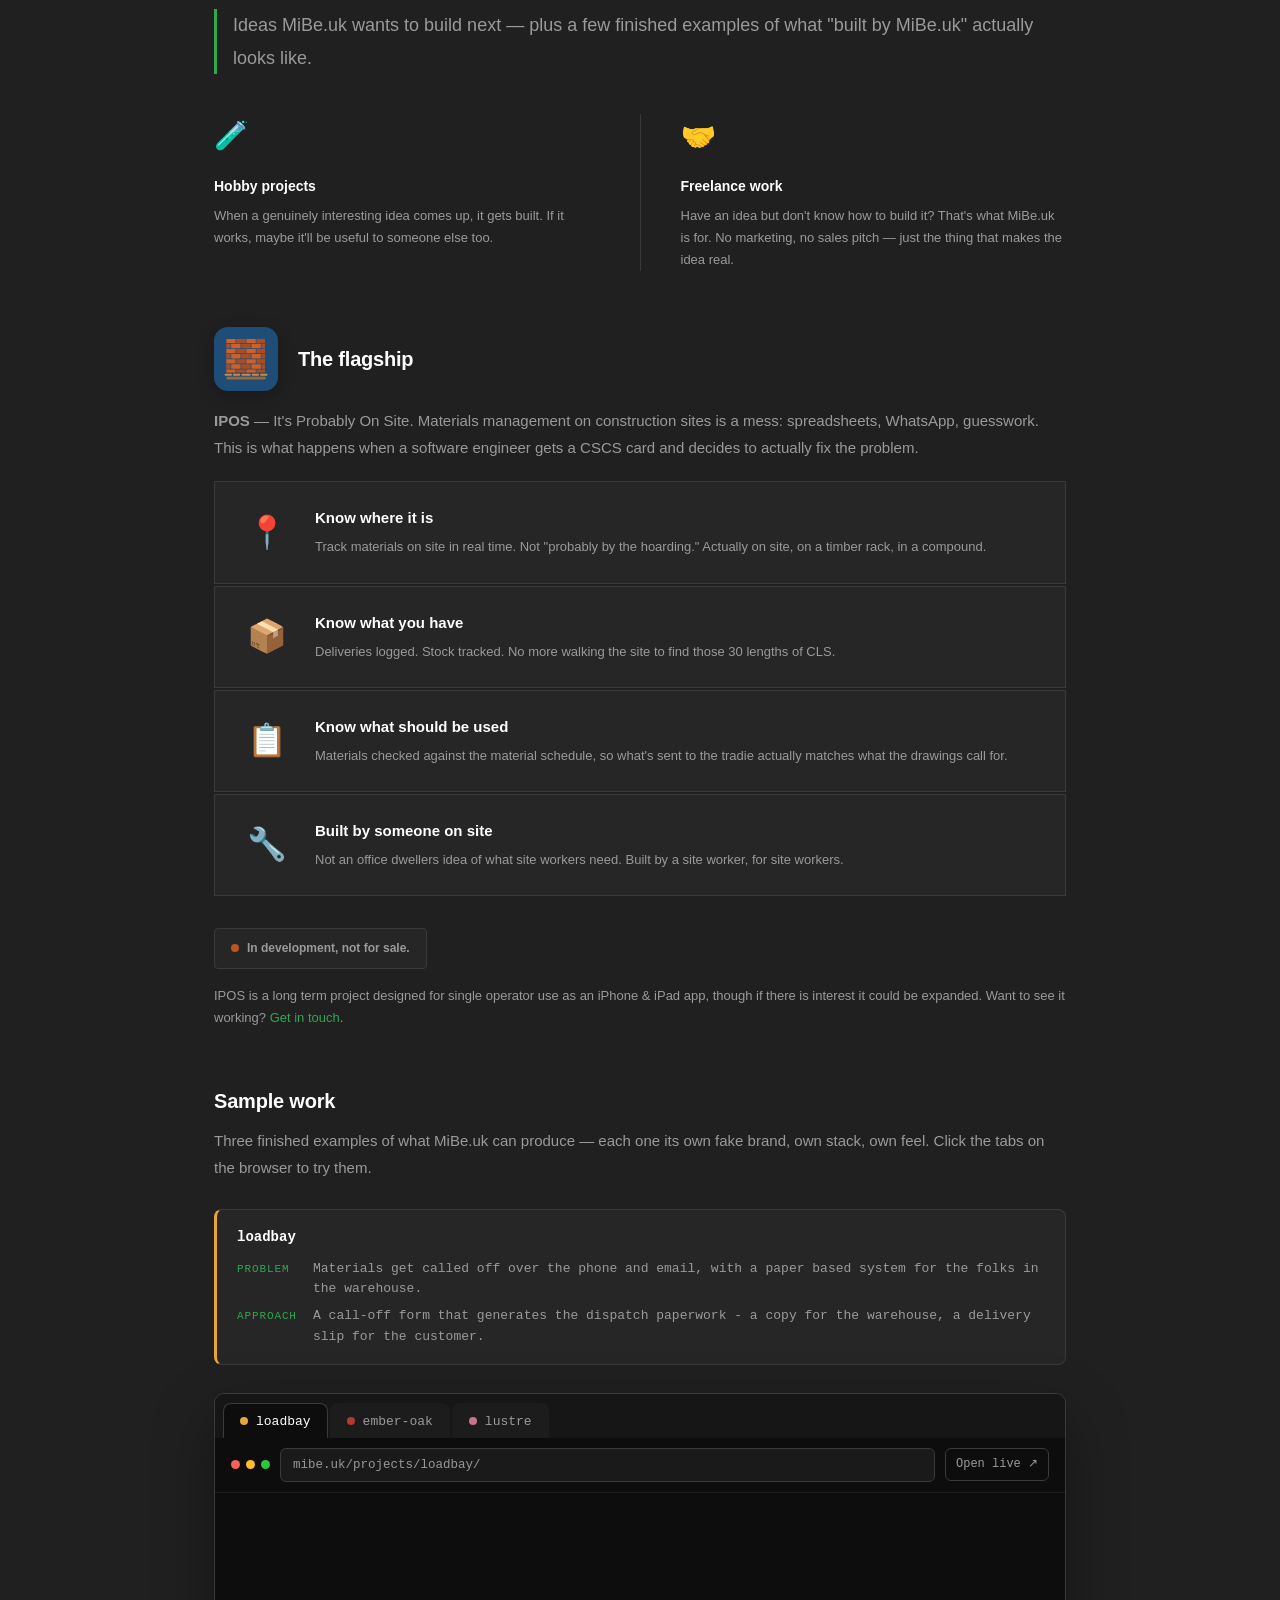
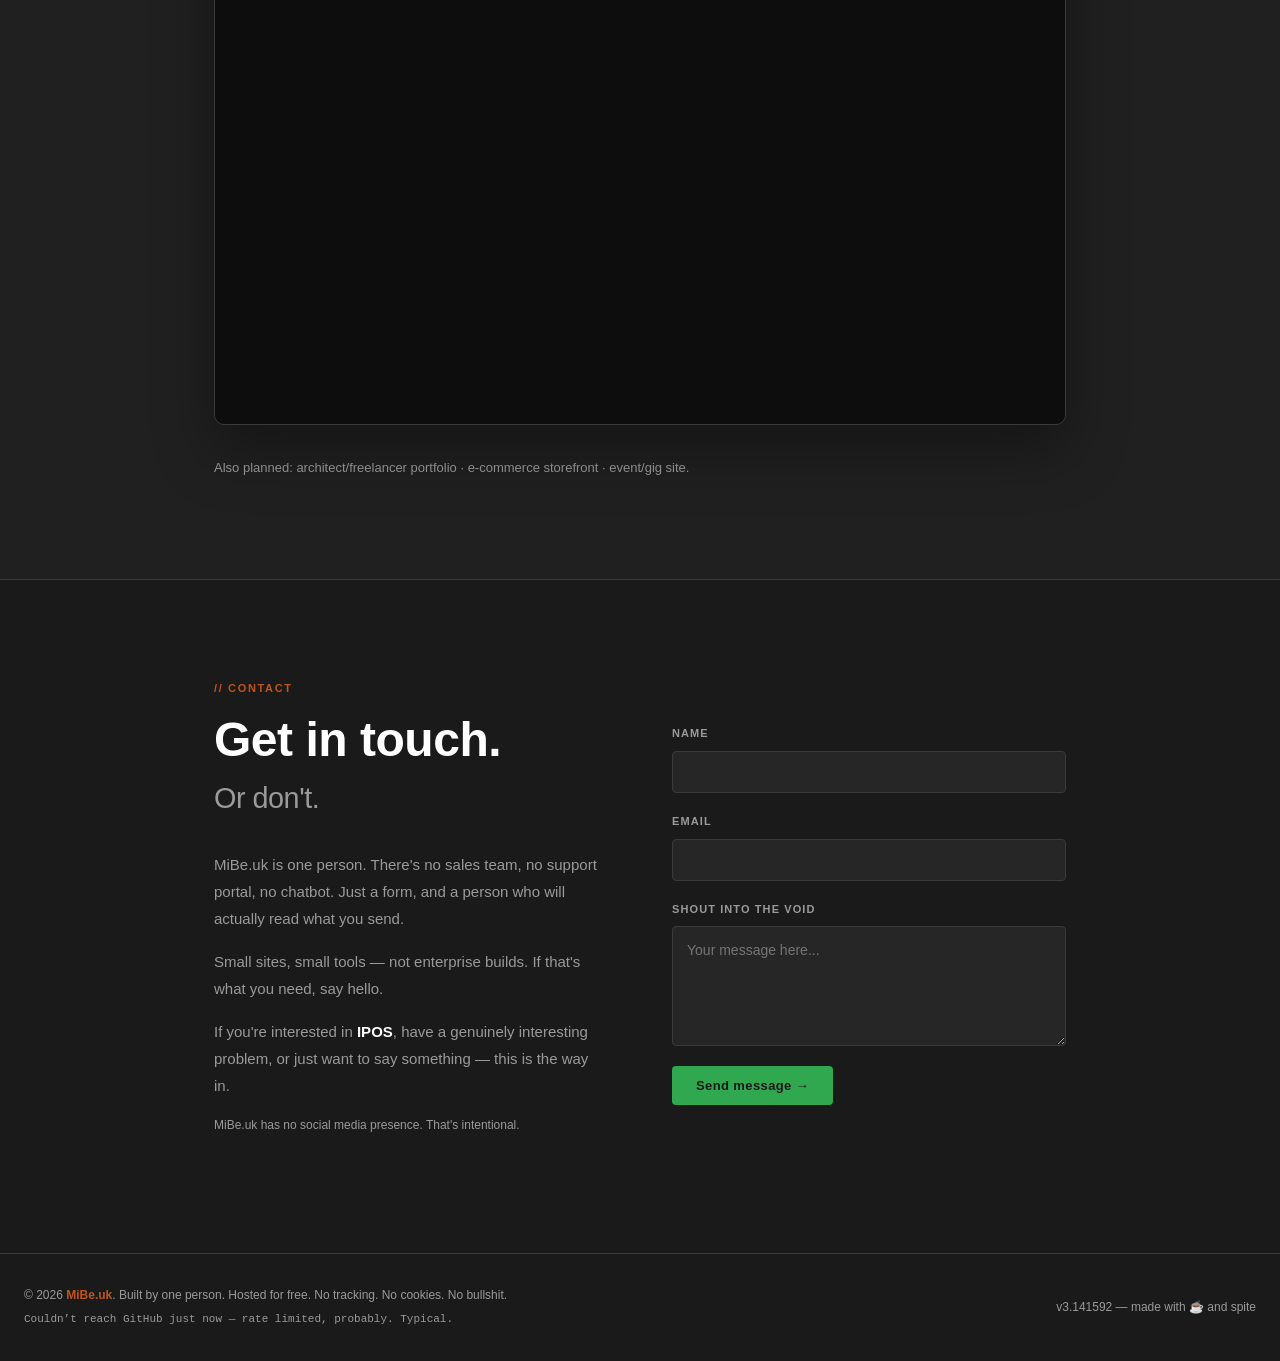
==== commit 917a1881: "Recolor Konami overlay off the cursor's green, sync easter-egg copy The overlay's background matched" ====
--- a/index.html
+++ b/index.html
@@ -461,7 +461,7 @@
       <div class="commit-ticker" id="commit-ticker">checking the last commit…</div>
     </div>
     <div class="footer-right">
-      v9001.000001 — made with ☕ and spite
+      v3.141592 — made with ☕ and spite
     </div>
   </footer>
 
@@ -1138,8 +1138,8 @@
       ░░░░░░░░░░░░░░░░░░░░░░░░░░░░░░░░░░░░░░░░░░░░░░░░
       ░  You found the source. Fair play.              ░
       ░  MiBe.uk is one person.                        ░
-      ░  Built on a construction site,                 ░
-      ░  between deliveries.                           ░
+      ░  Built in my free time                         ░
+      ░  between beers.                                ░
       ░  Green leads. Burnt Orange signs the name.     ░
       ░░░░░░░░░░░░░░░░░░░░░░░░░░░░░░░░░░░░░░░░░░░░░░░░
     */
--- a/style.css
+++ b/style.css
@@ -1127,7 +1127,7 @@
       display: none;
       position: fixed;
       inset: 0;
-      background: var(--green);
+      background: var(--orange);
       z-index: 9990;
       align-items: center;
       justify-content: center;
@@ -1228,8 +1228,8 @@
       ░░░░░░░░░░░░░░░░░░░░░░░░░░░░░░░░░░░░░░░░░░░░░░░░
       ░  You found the source. Fair play.              ░
       ░  MiBe.uk is one person.                        ░
-      ░  Built on a construction site,                 ░
-      ░  between deliveries.                           ░
+      ░  Built in my free time                         ░
+      ░  between beers.                                ░
       ░  Green leads. Burnt Orange signs the name.     ░
       ░  The fruit can still fuck off.                 ░
       ░░░░░░░░░░░░░░░░░░░░░░░░░░░░░░░░░░░░░░░░░░░░░░░░
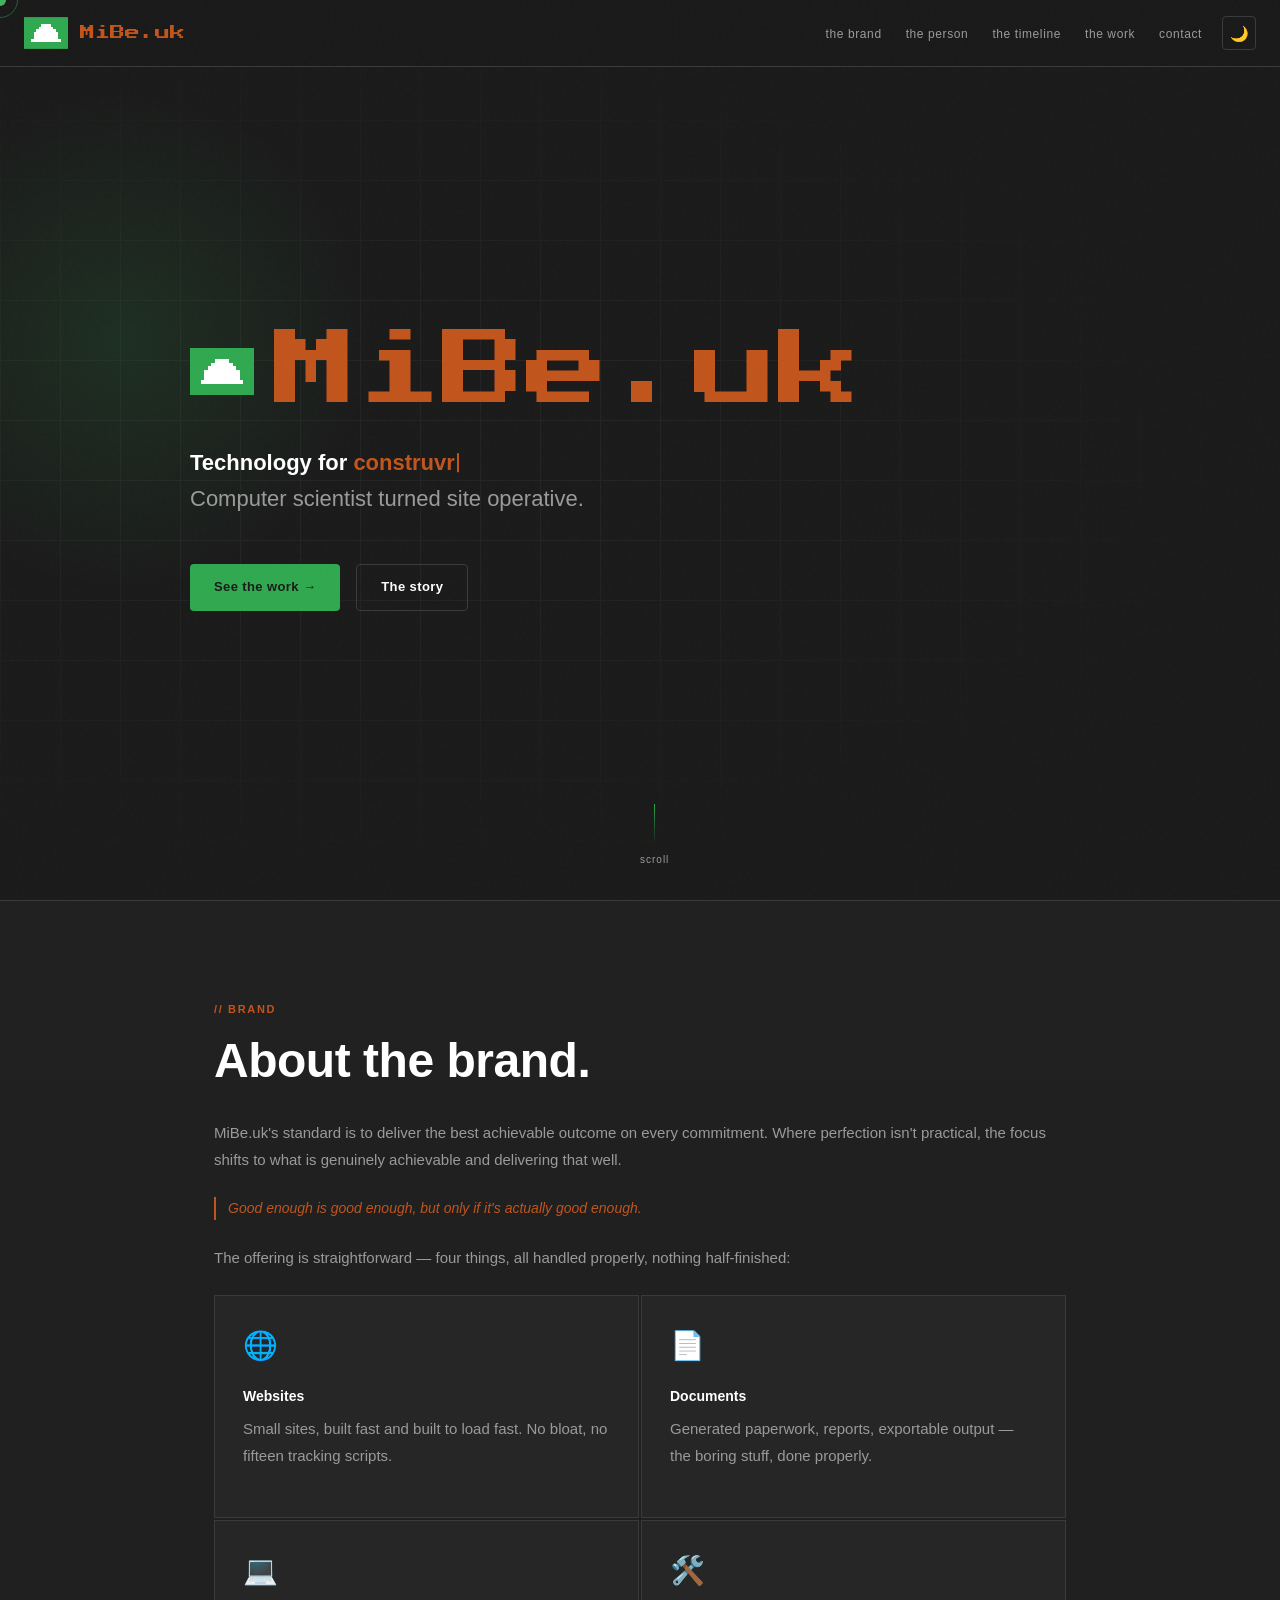
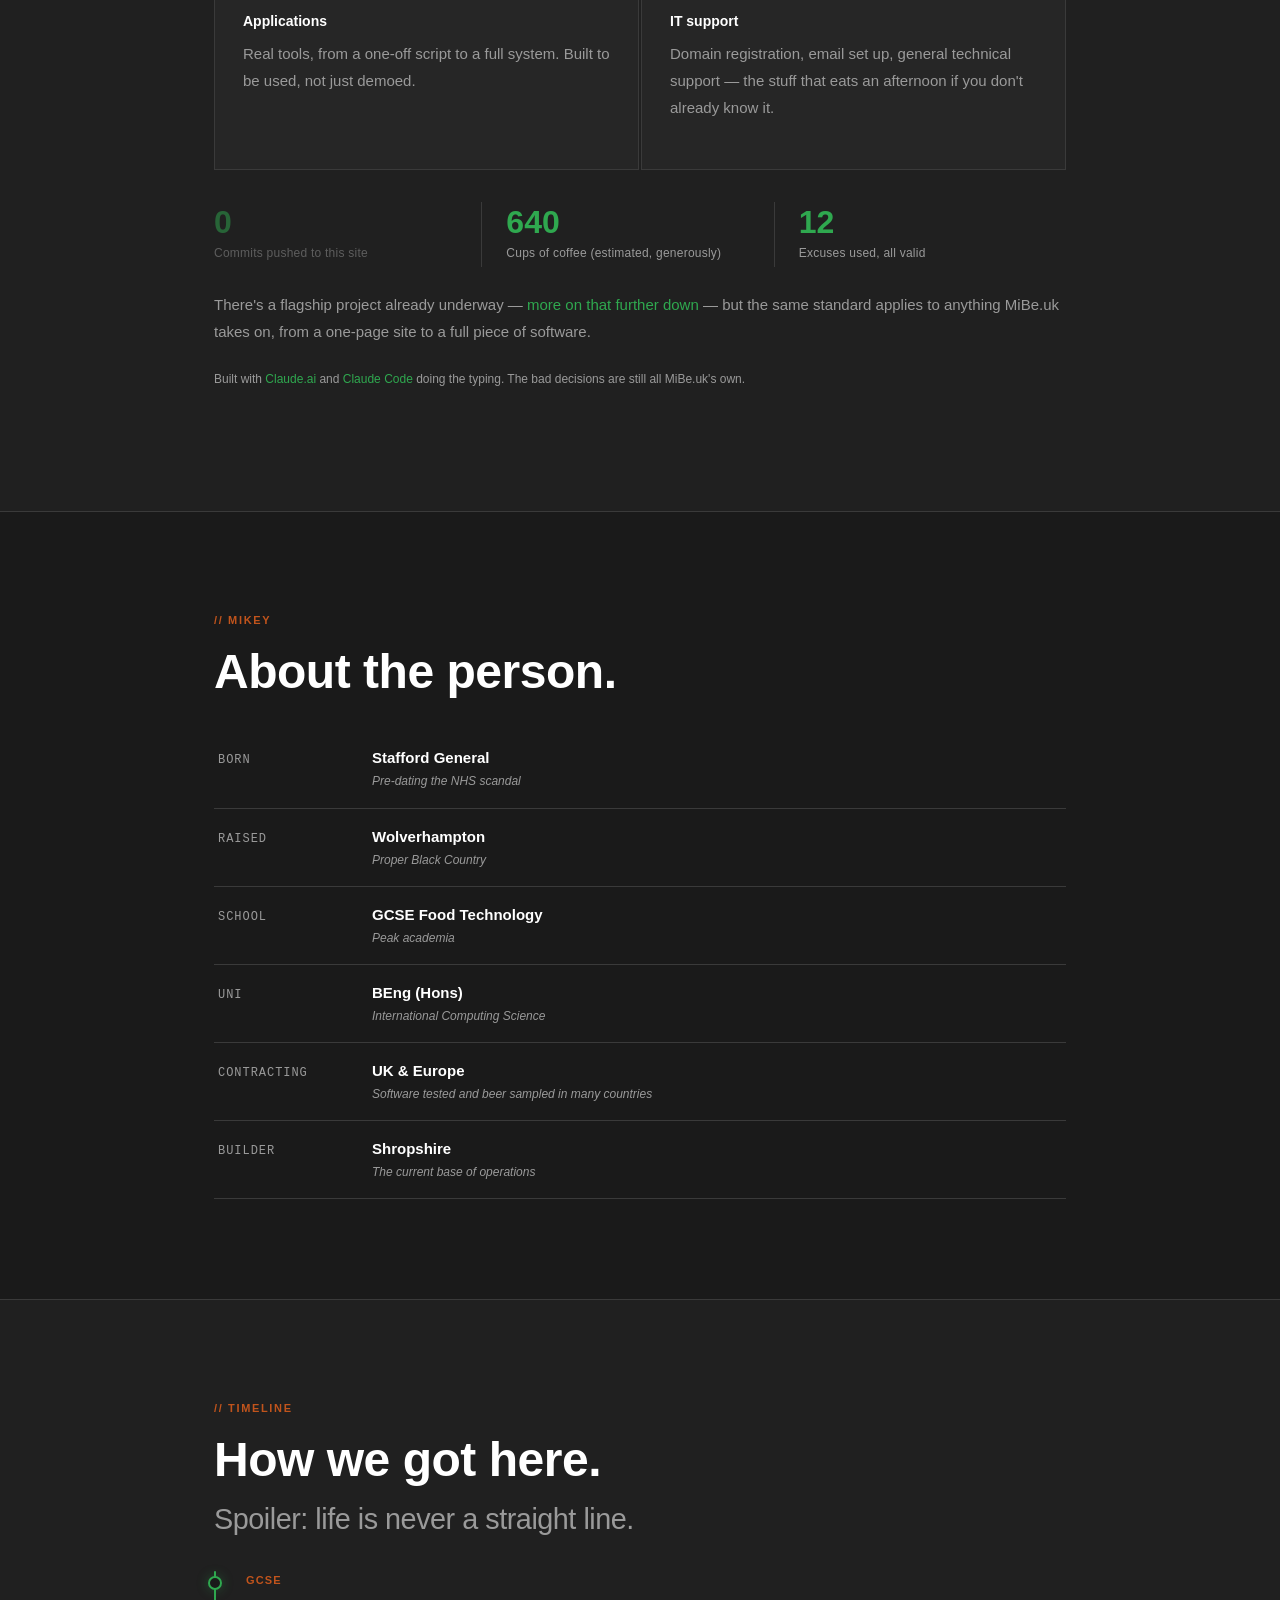
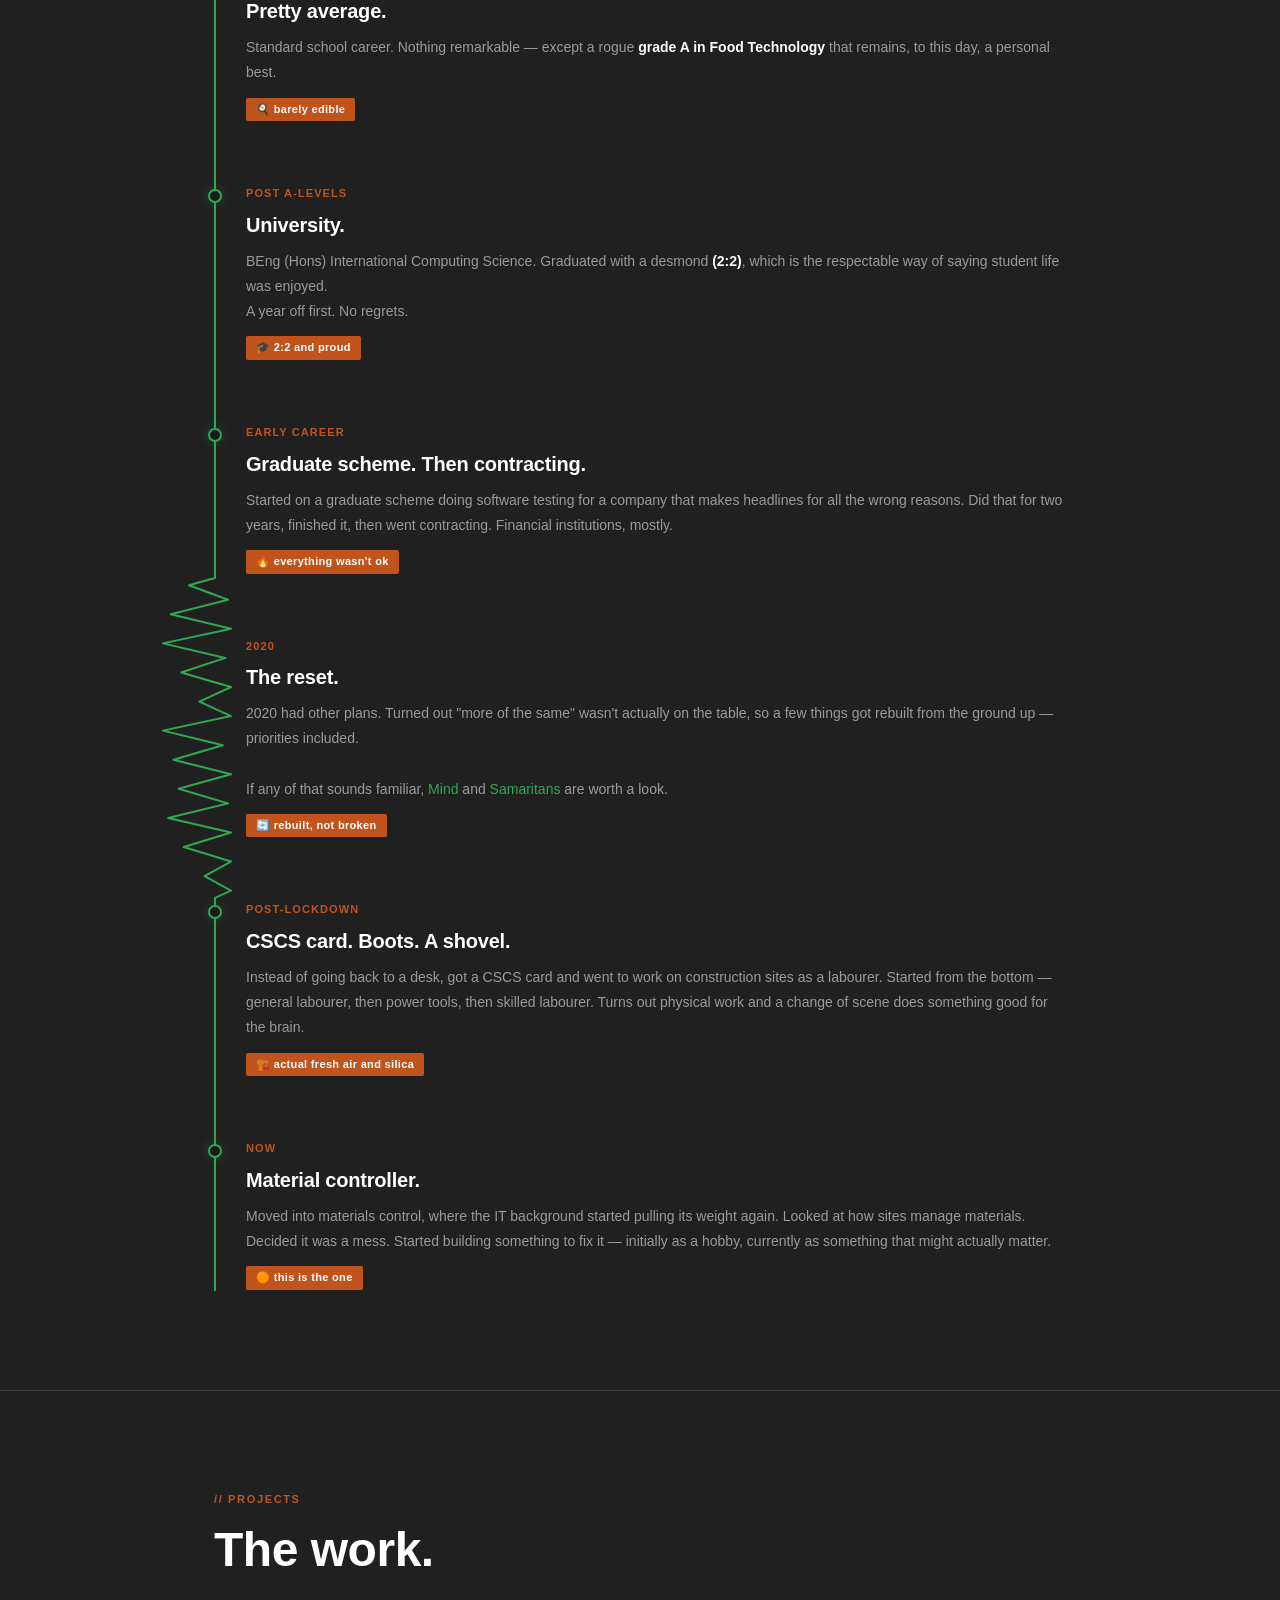
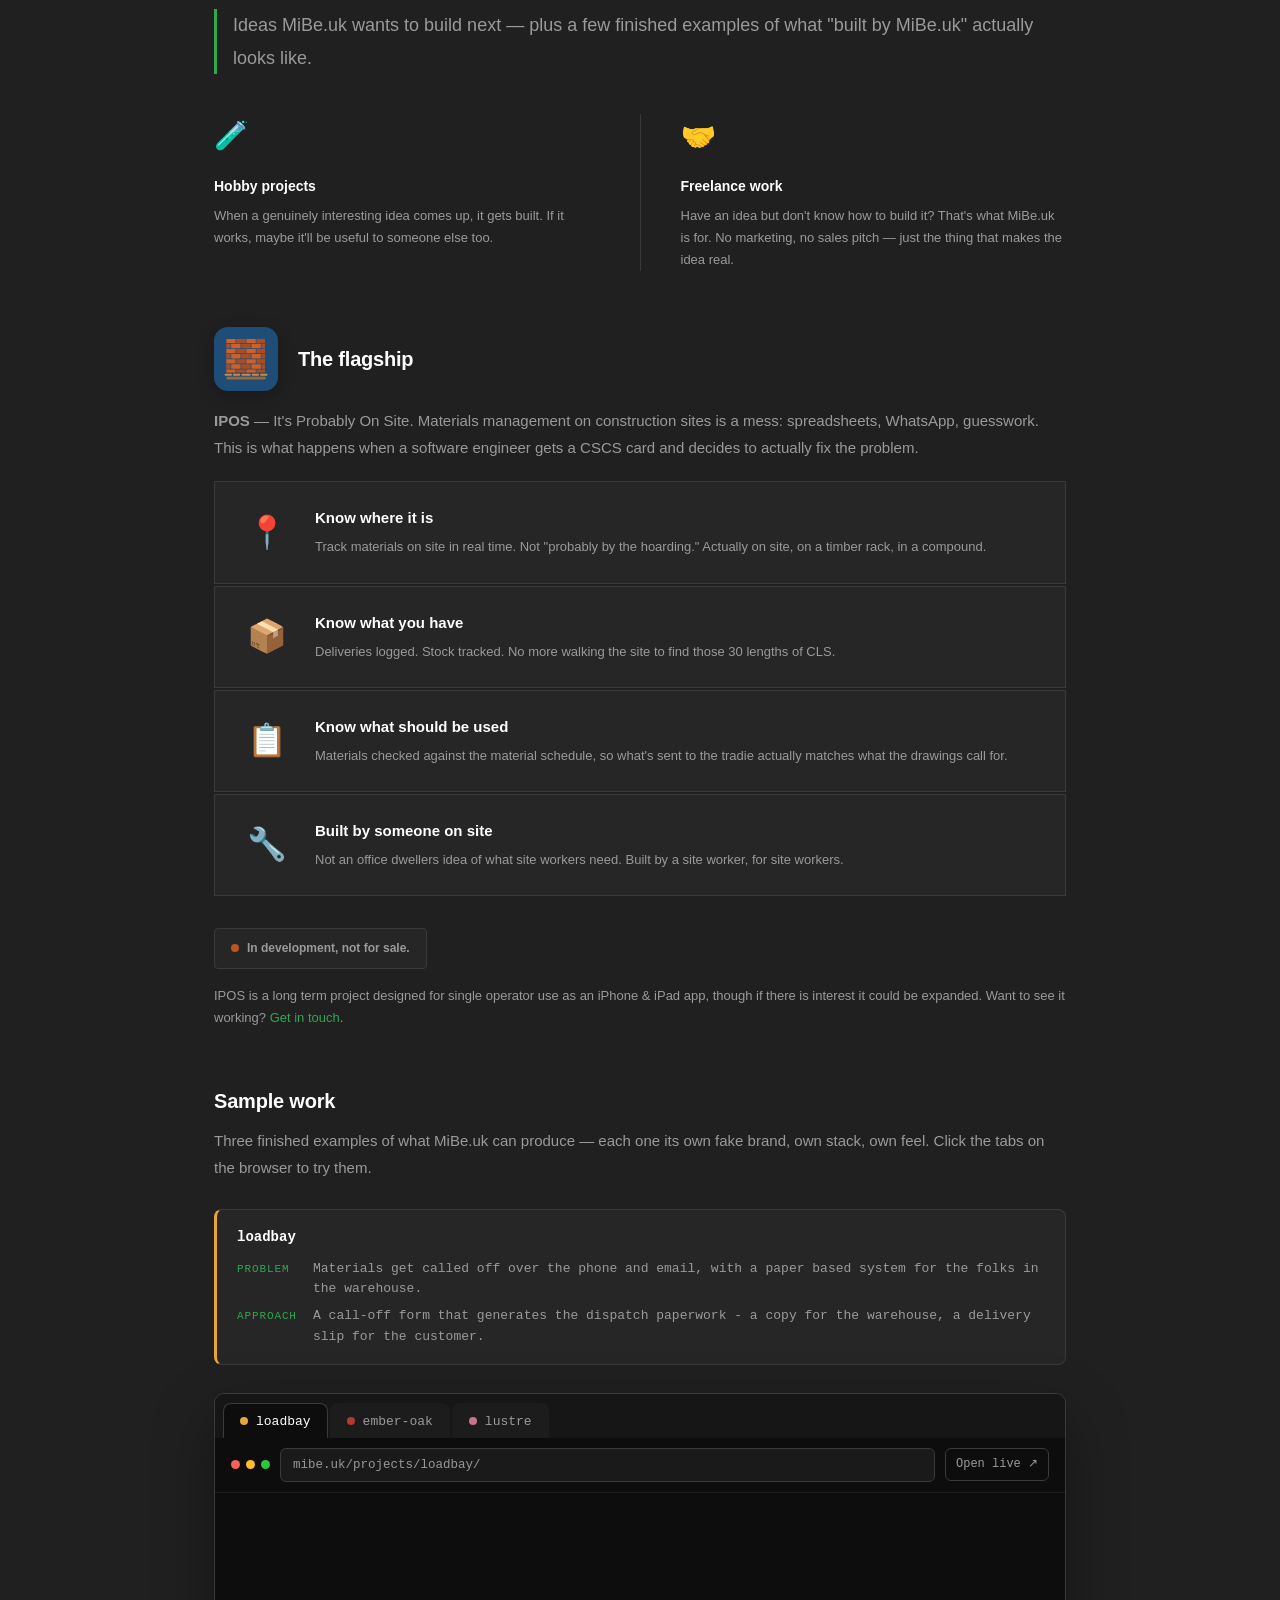
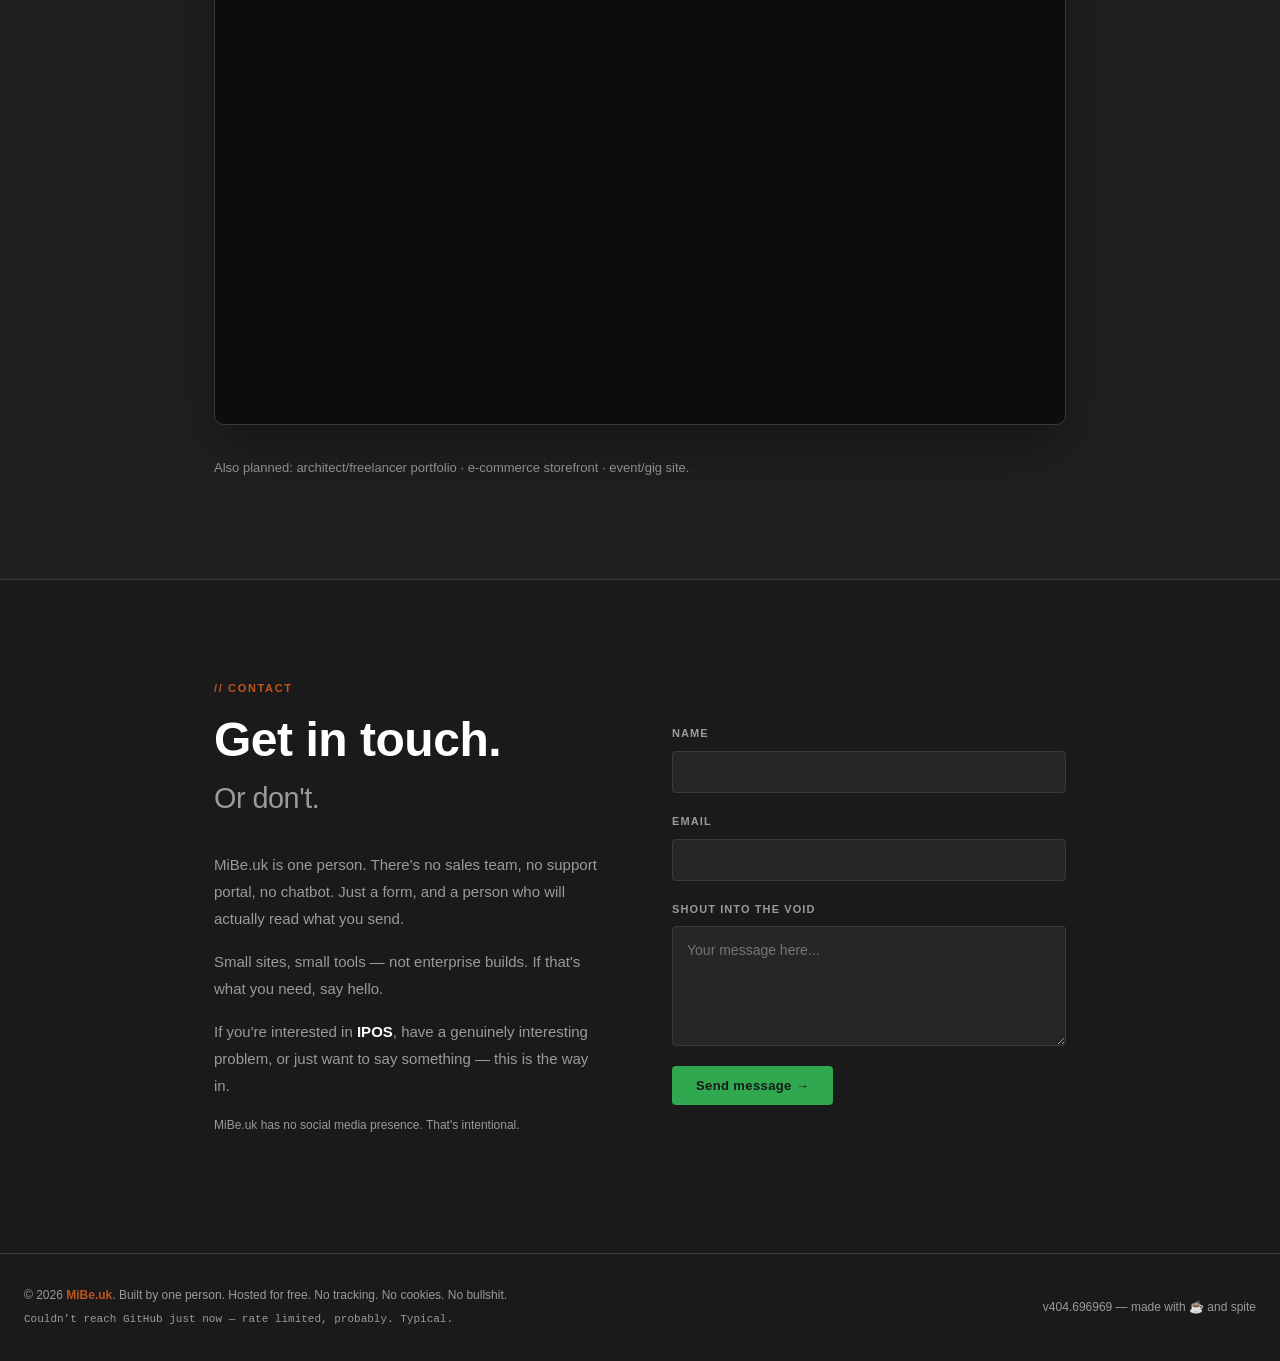
==== commit e95dd41c: "Increase hero rotator typo frequency Raises TYPO_CHANCE from 0.55 to 0.8 so the "Technology for [wor" ====
--- a/index.html
+++ b/index.html
@@ -461,7 +461,7 @@
       <div class="commit-ticker" id="commit-ticker">checking the last commit…</div>
     </div>
     <div class="footer-right">
-      v3.141592 — made with ☕ and spite
+      v404.696969 — made with ☕ and spite
     </div>
   </footer>
 
@@ -574,7 +574,7 @@
       const PAUSE_AFTER_DELETE   = 250;
       const LAST_WORD_BONUS_MS   = 1200; // "whatever you've got" holds a beat longer
 
-      const TYPO_CHANCE       = 0.55;
+      const TYPO_CHANCE       = 0.8;
       const TYPO_MIN_WORD_LEN = 5;
       const TYPO_CHARS        = 2;
       const PAUSE_BEFORE_NOTICE = 260;
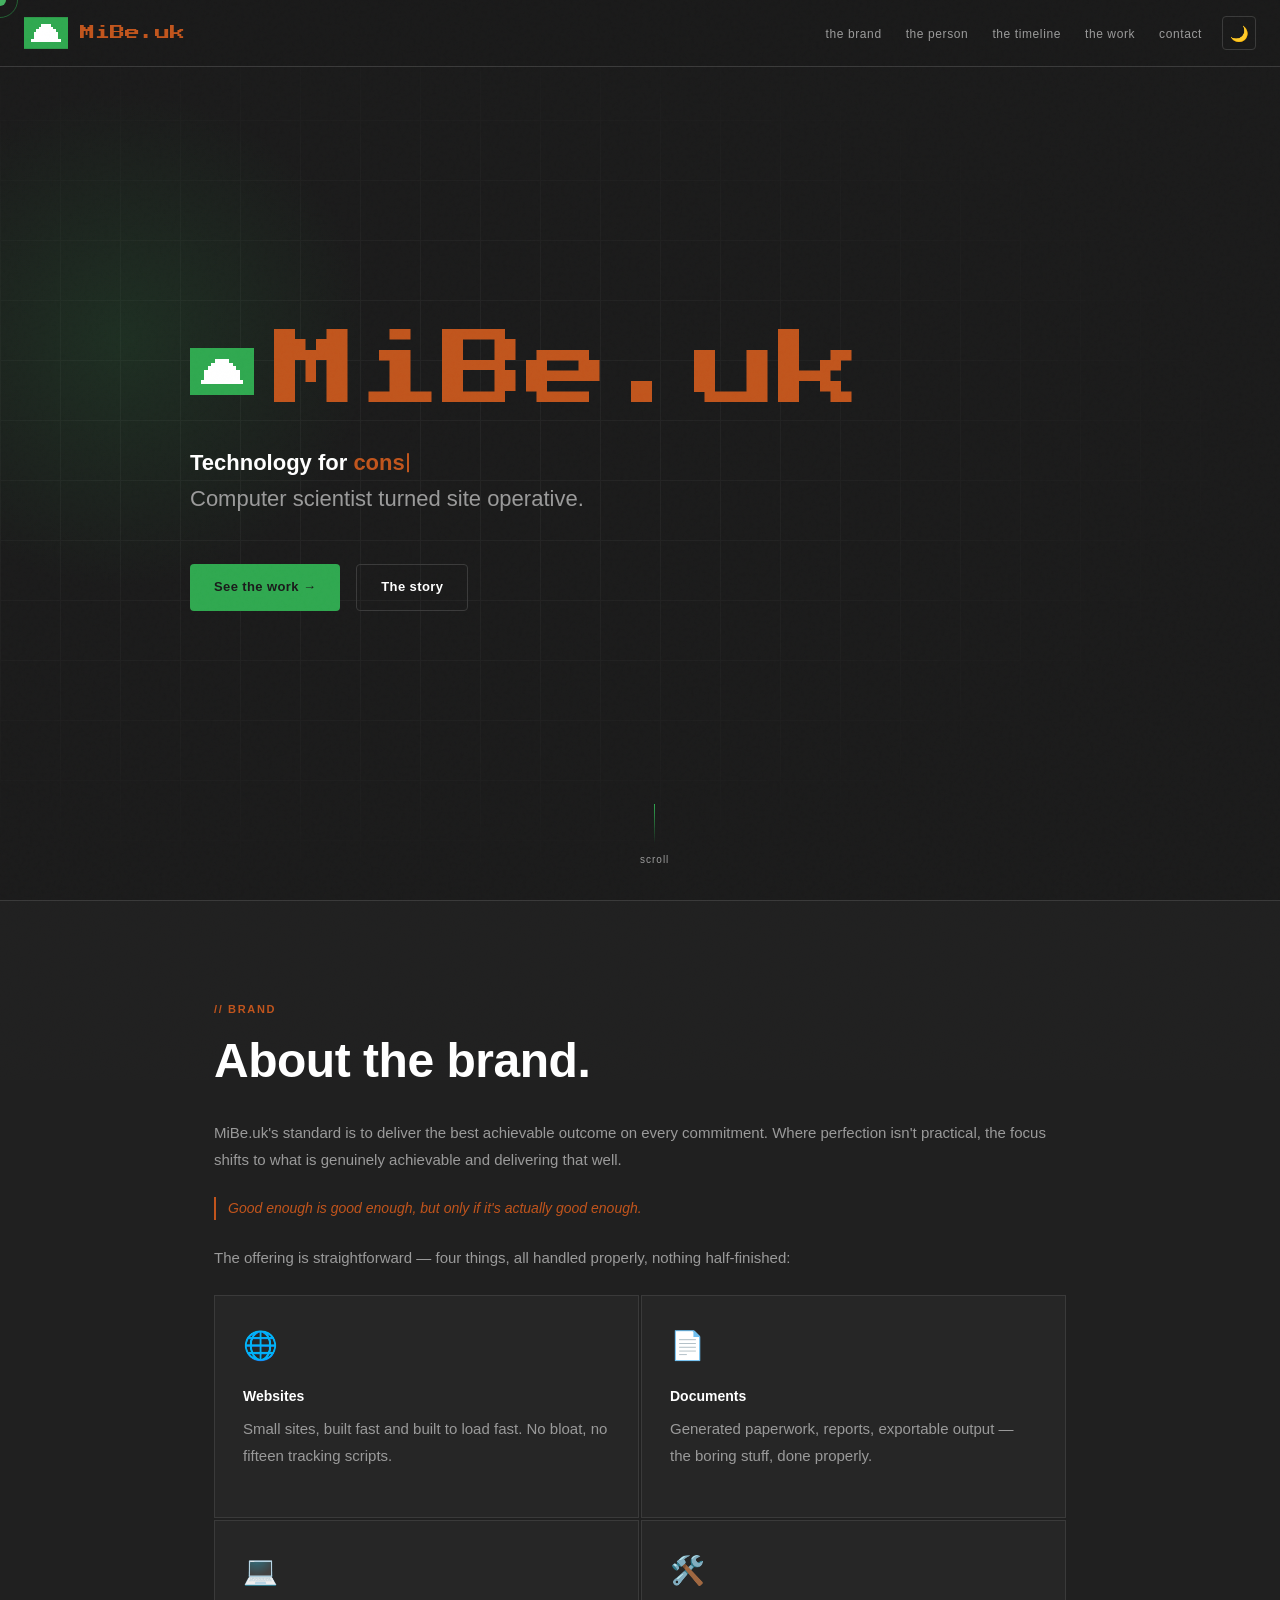
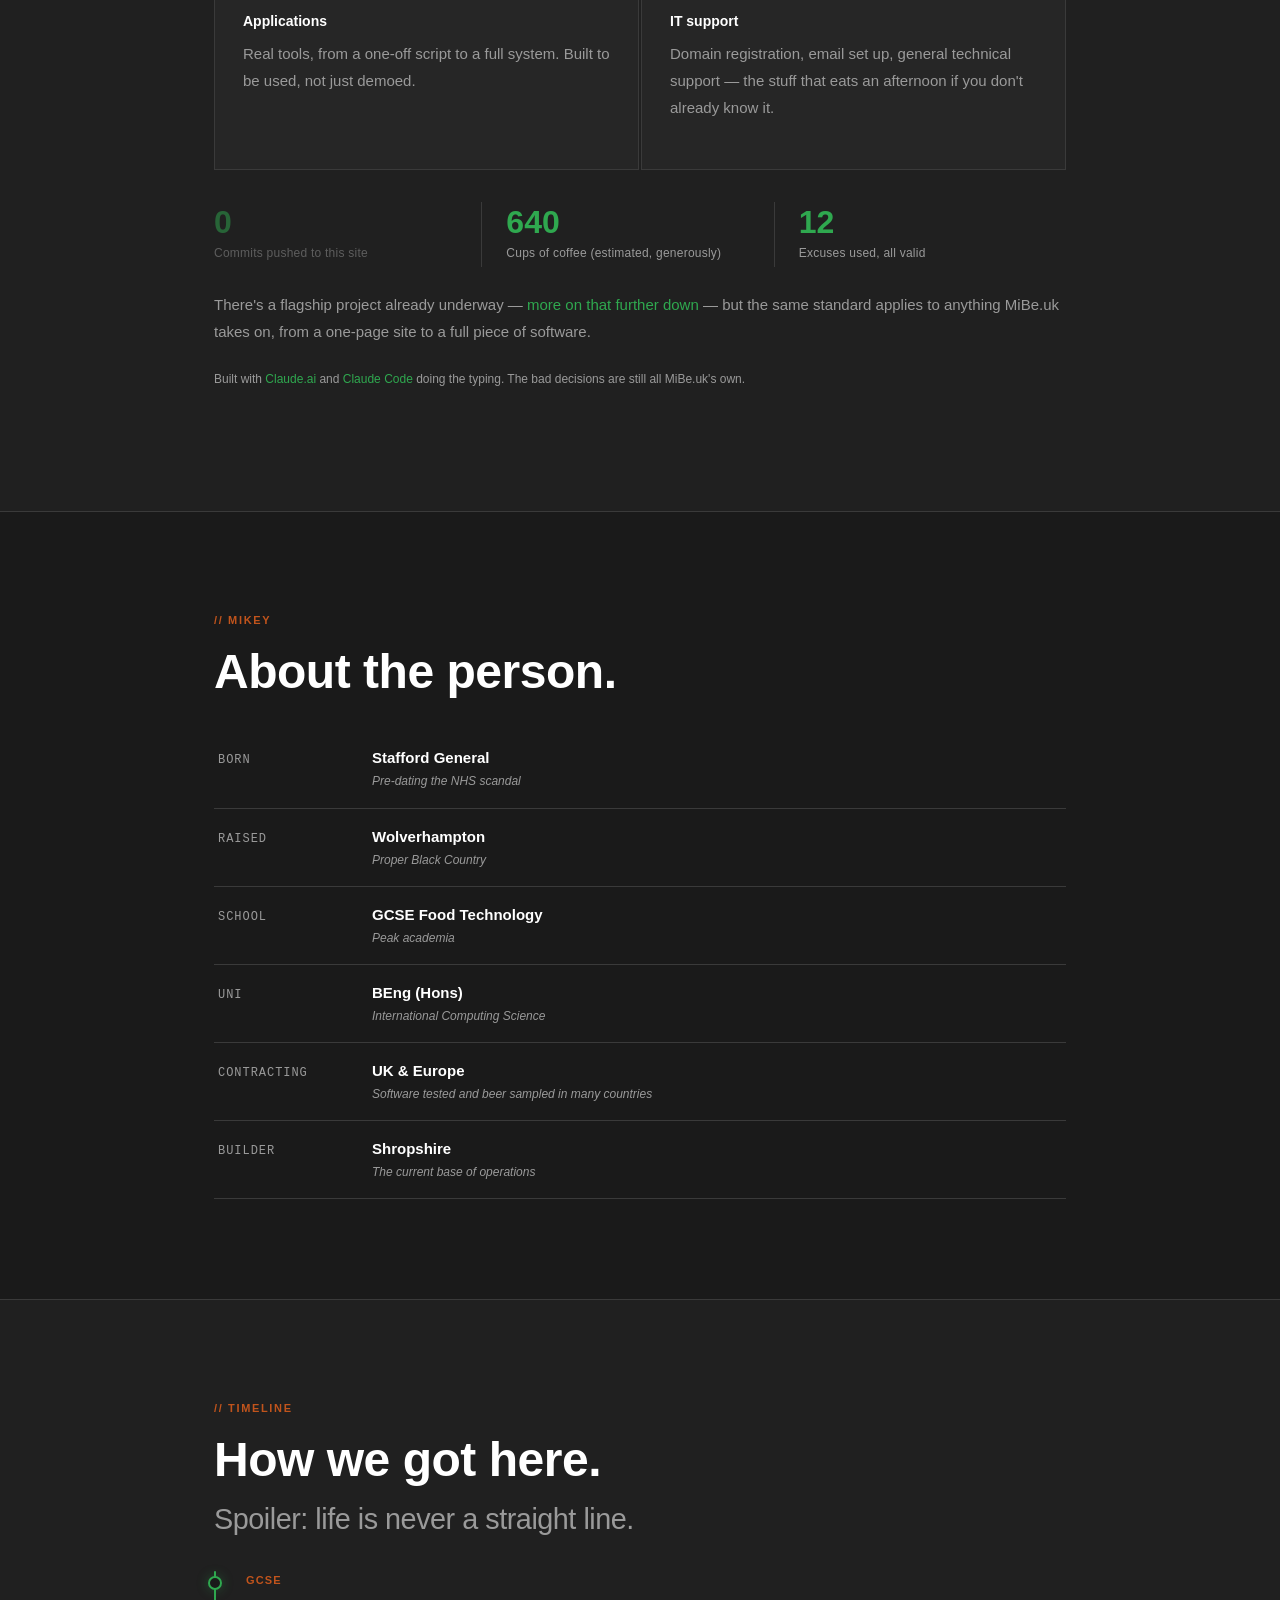
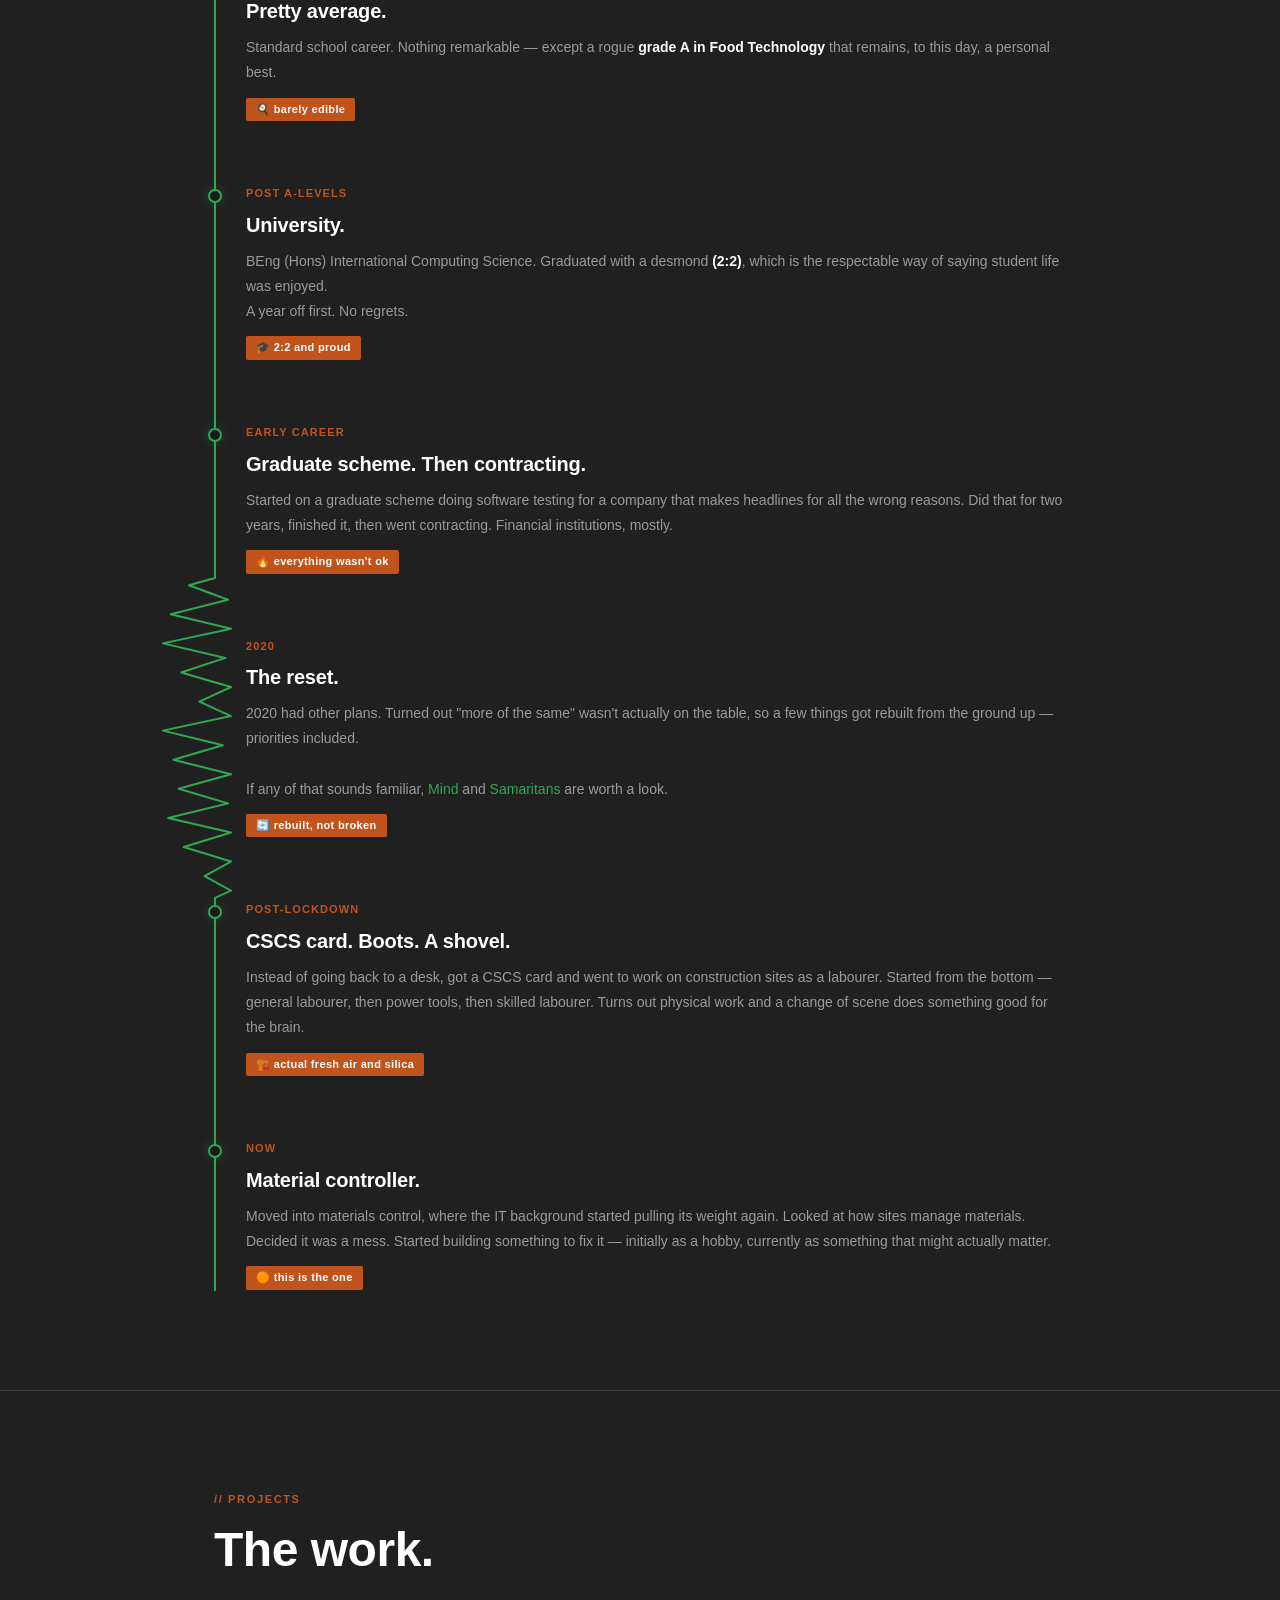
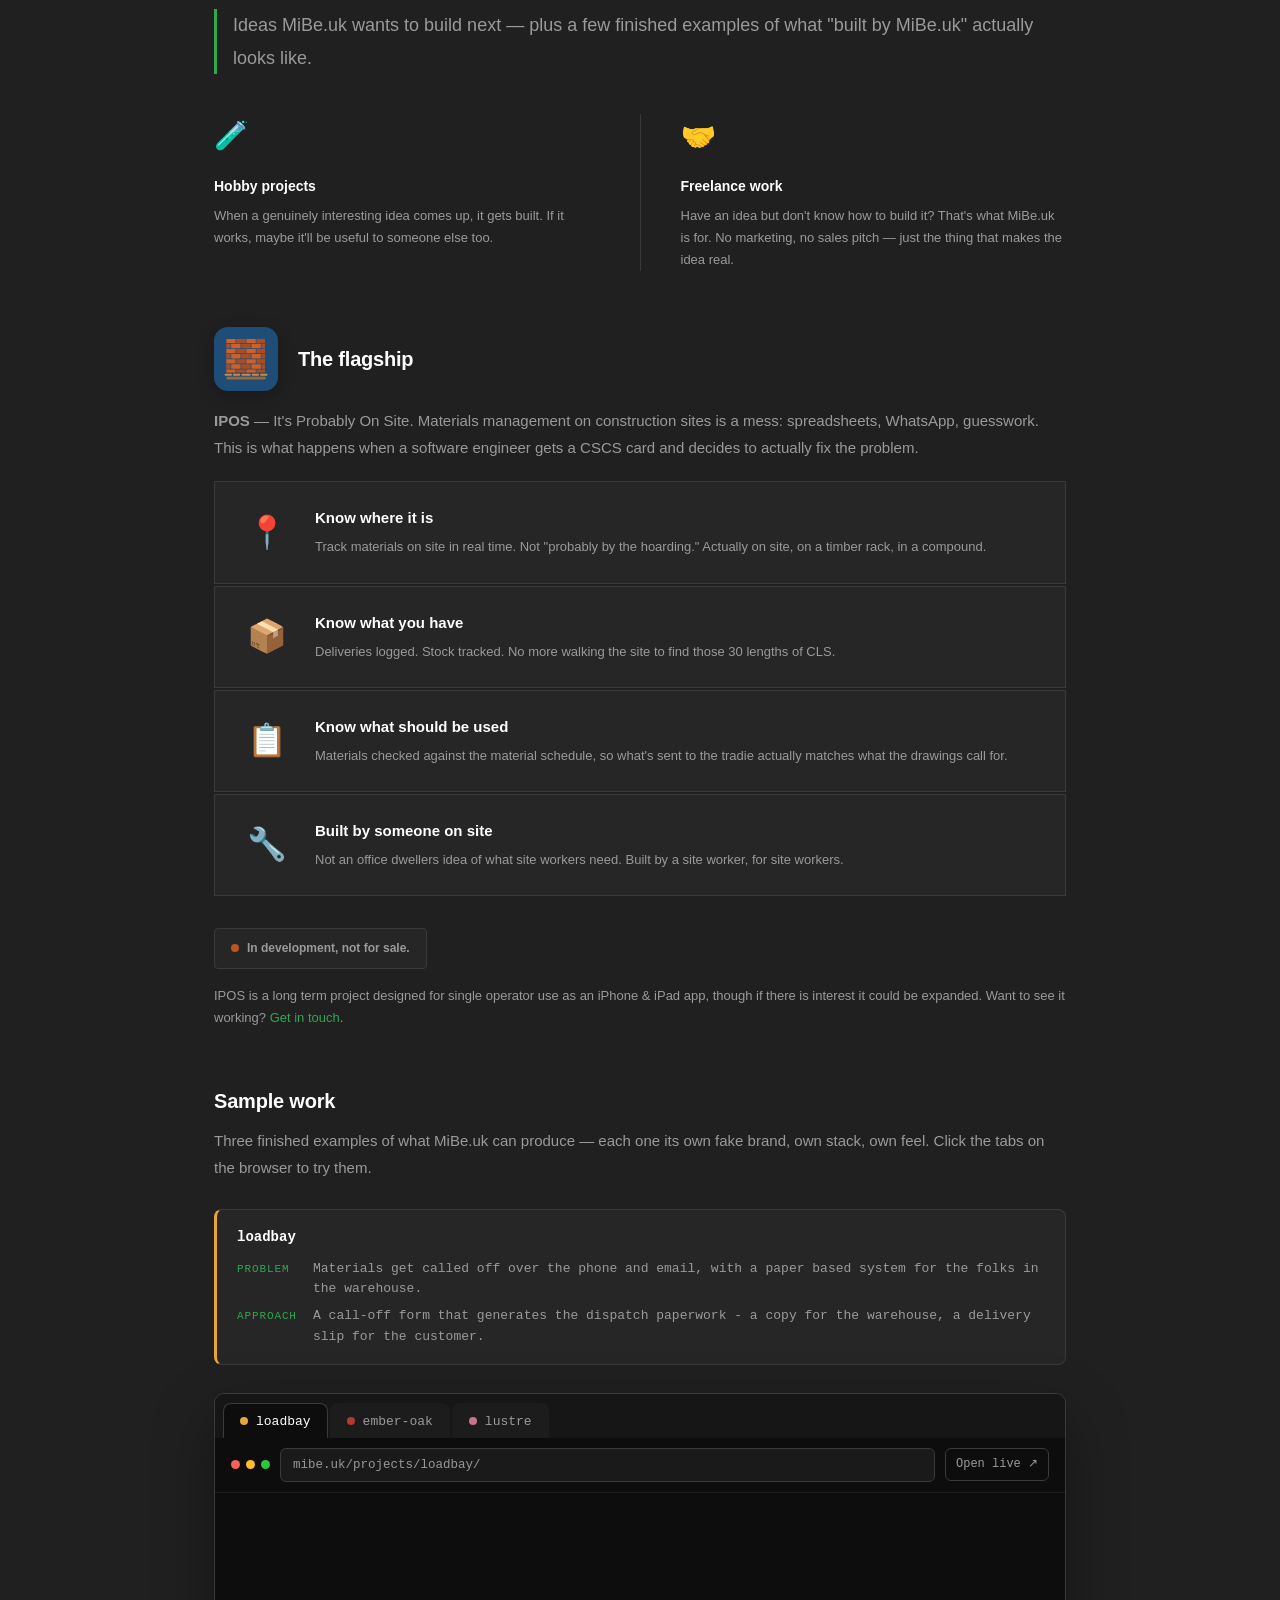
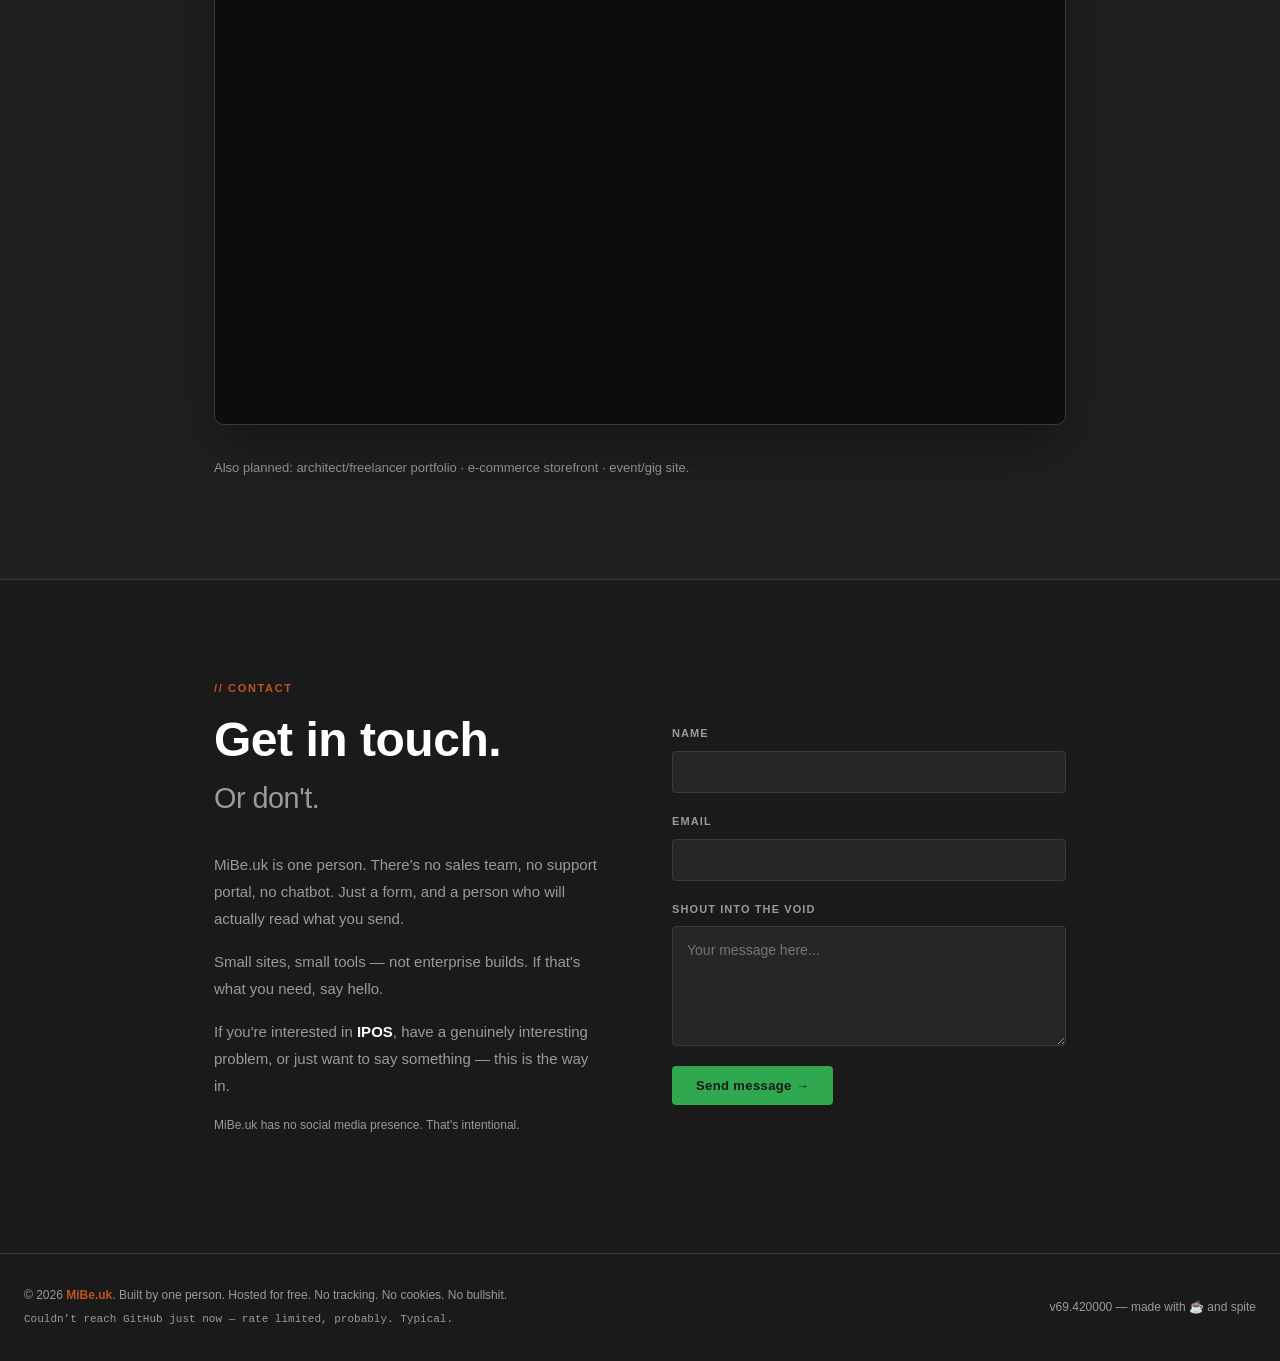
==== commit 3209ec99: "Add /doodle/ easter egg: draw a line, watch it morph into a doodle Own-house version of the external" ====
--- a/index.html
+++ b/index.html
@@ -179,7 +179,7 @@
           <span class="dossier-value">GCSE Food Technology<span class="dossier-note">Peak academia</span></span>
         </div>
         <div class="dossier-row">
-          <span class="dossier-label food-tech" title="Hover for truth">Uni</span>
+          <a href="doodle/" target="_blank" rel="noopener" class="dossier-label food-tech" title="Hover for truth">Uni</a>
           <span class="dossier-value">BEng (Hons)<span class="dossier-note">International Computing Science</span></span>
         </div>
         <div class="dossier-row">
@@ -461,7 +461,7 @@
       <div class="commit-ticker" id="commit-ticker">checking the last commit…</div>
     </div>
     <div class="footer-right">
-      v404.696969 — made with ☕ and spite
+      v69.420000 — made with ☕ and spite
     </div>
   </footer>
 
--- a/style.css
+++ b/style.css
@@ -524,6 +524,10 @@
     .food-tech {
       cursor: none;
       position: relative;
+      text-decoration: none;
+    }
+    .food-tech:hover {
+      text-decoration: none;
     }
     .food-tech::after {
       content: '🏆 actual achievement';
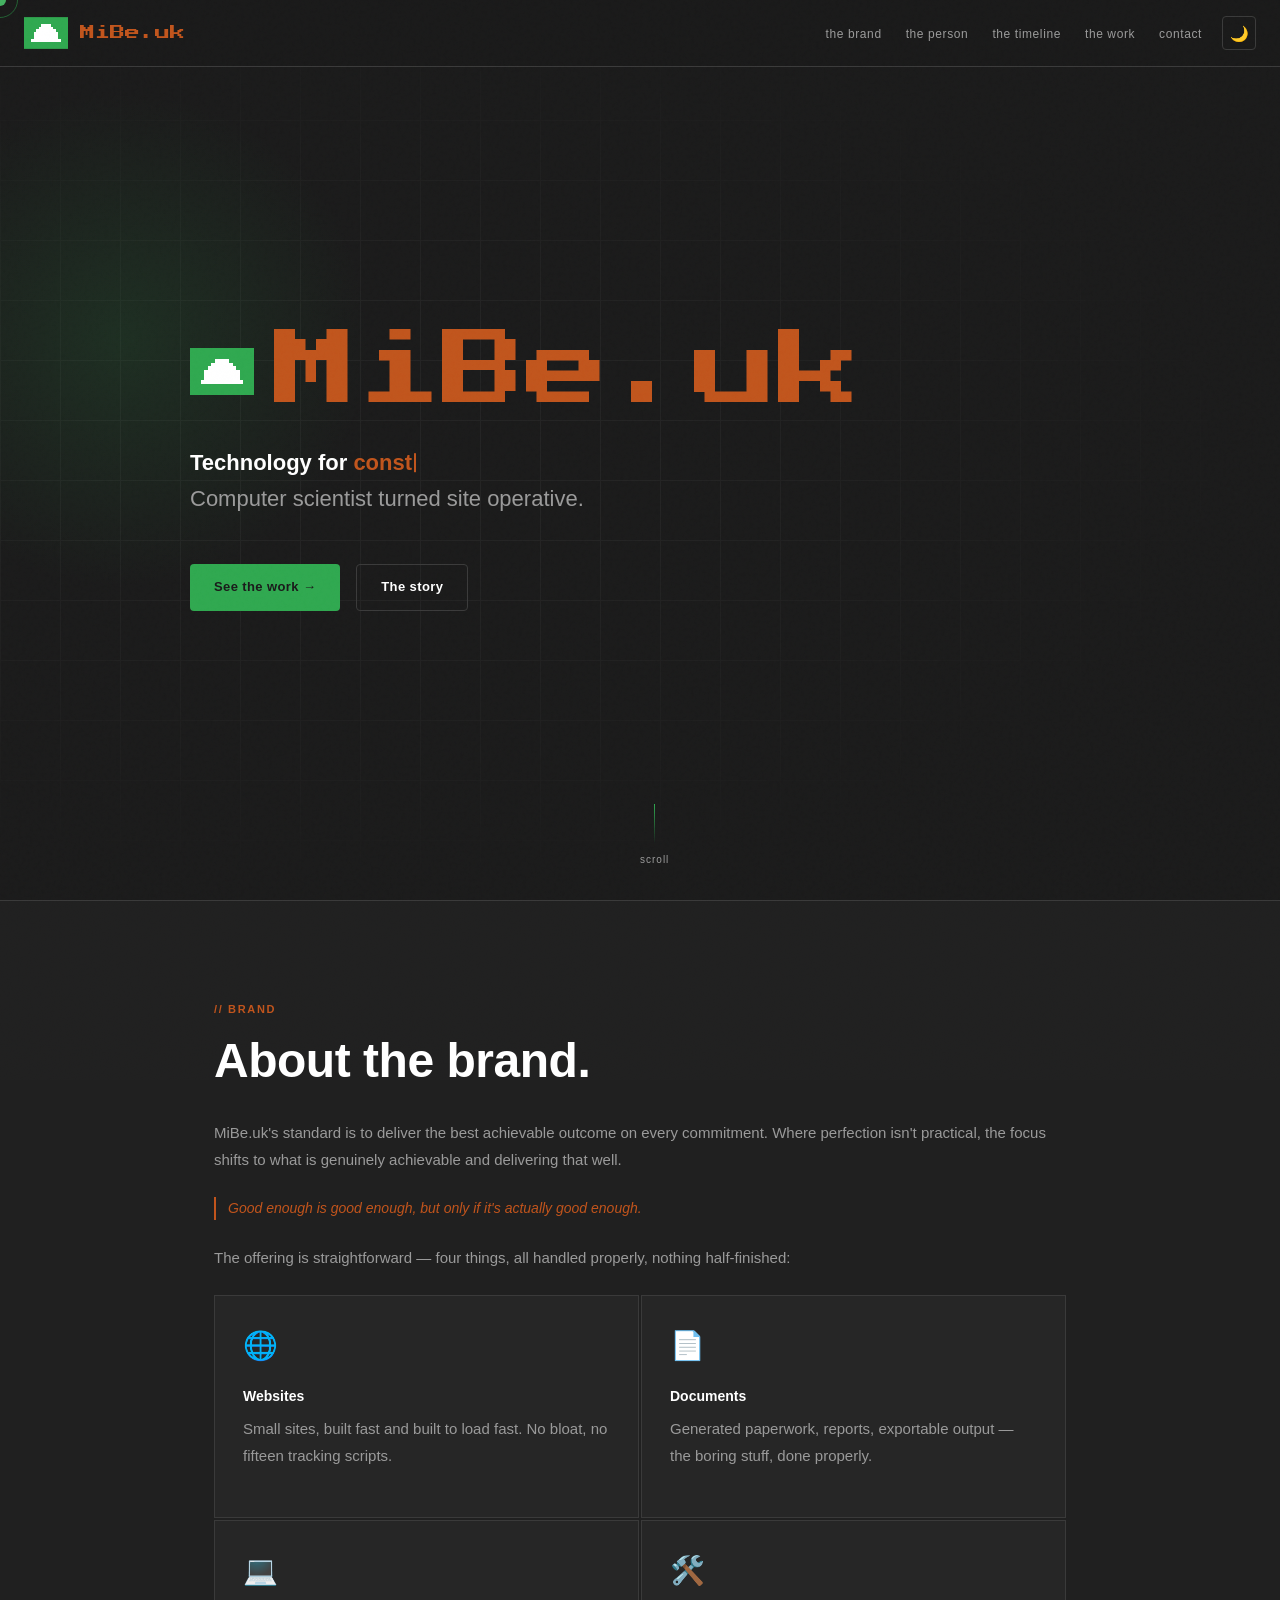
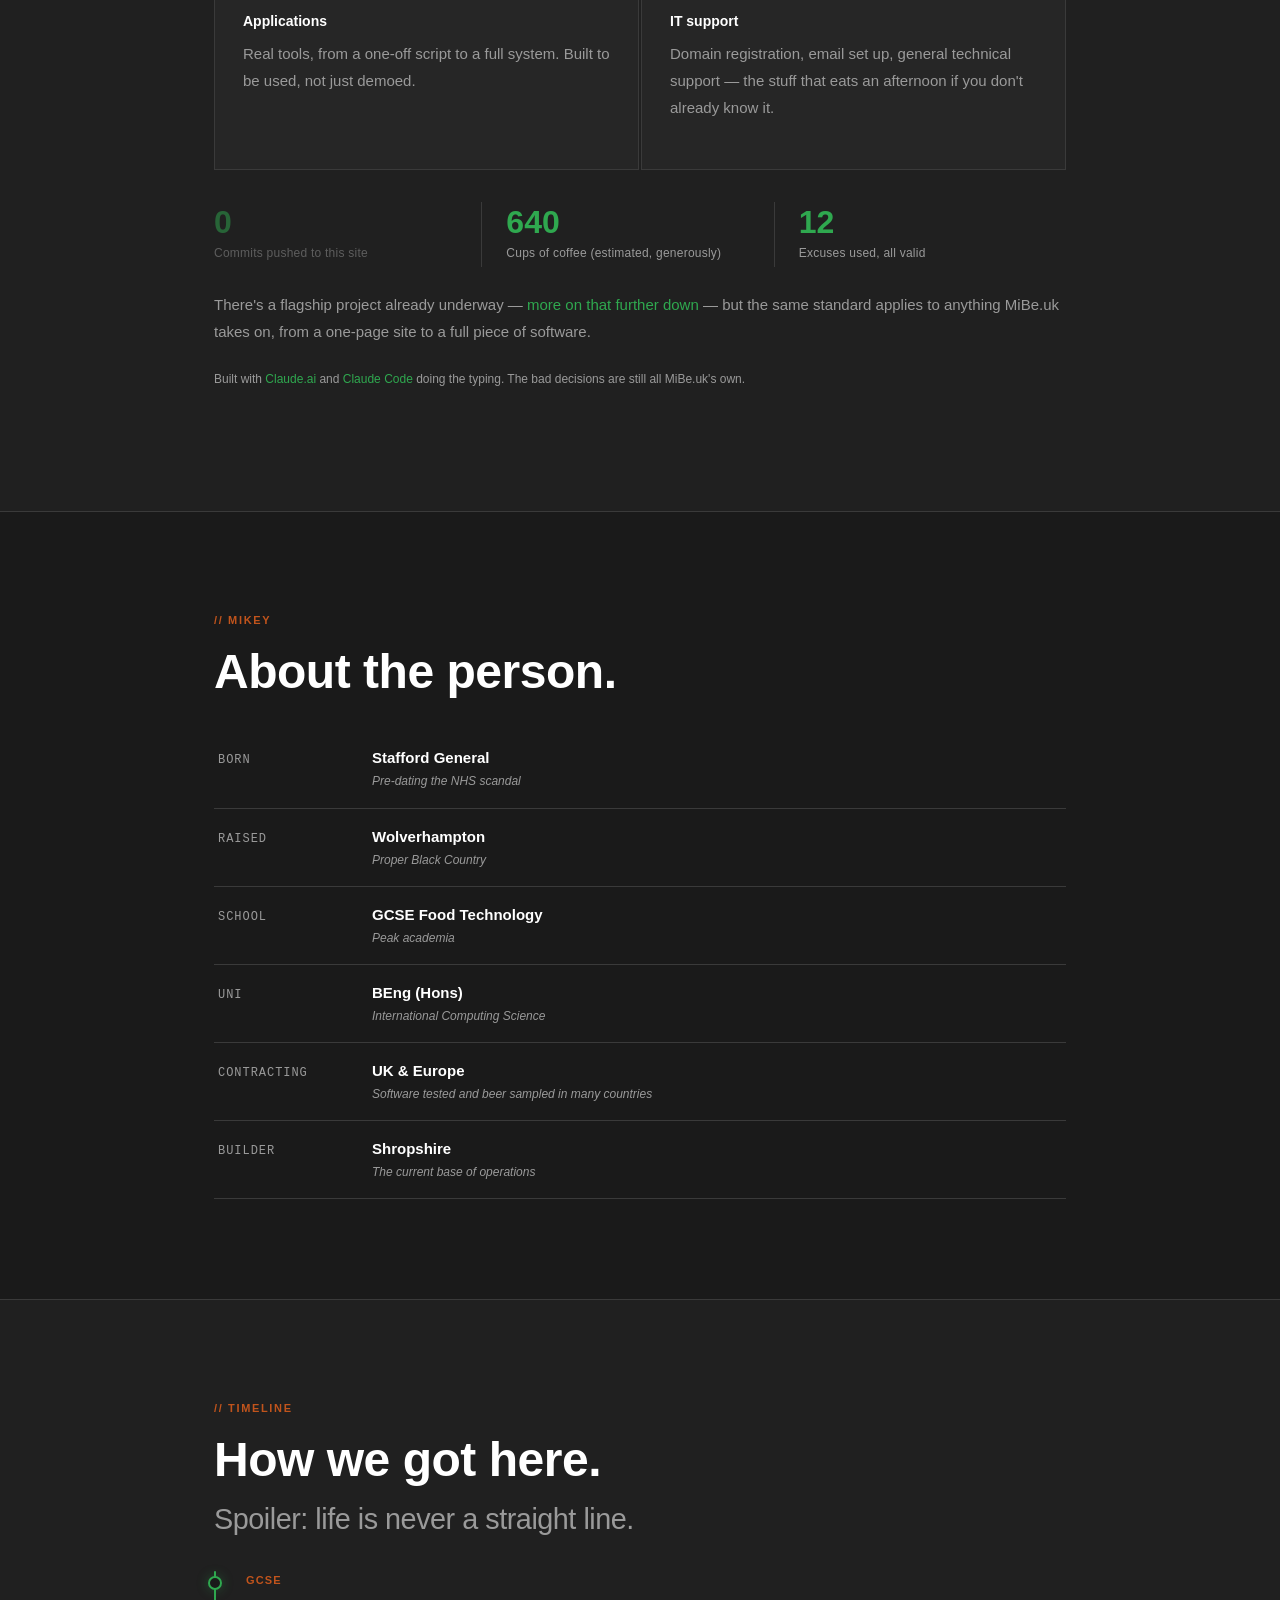
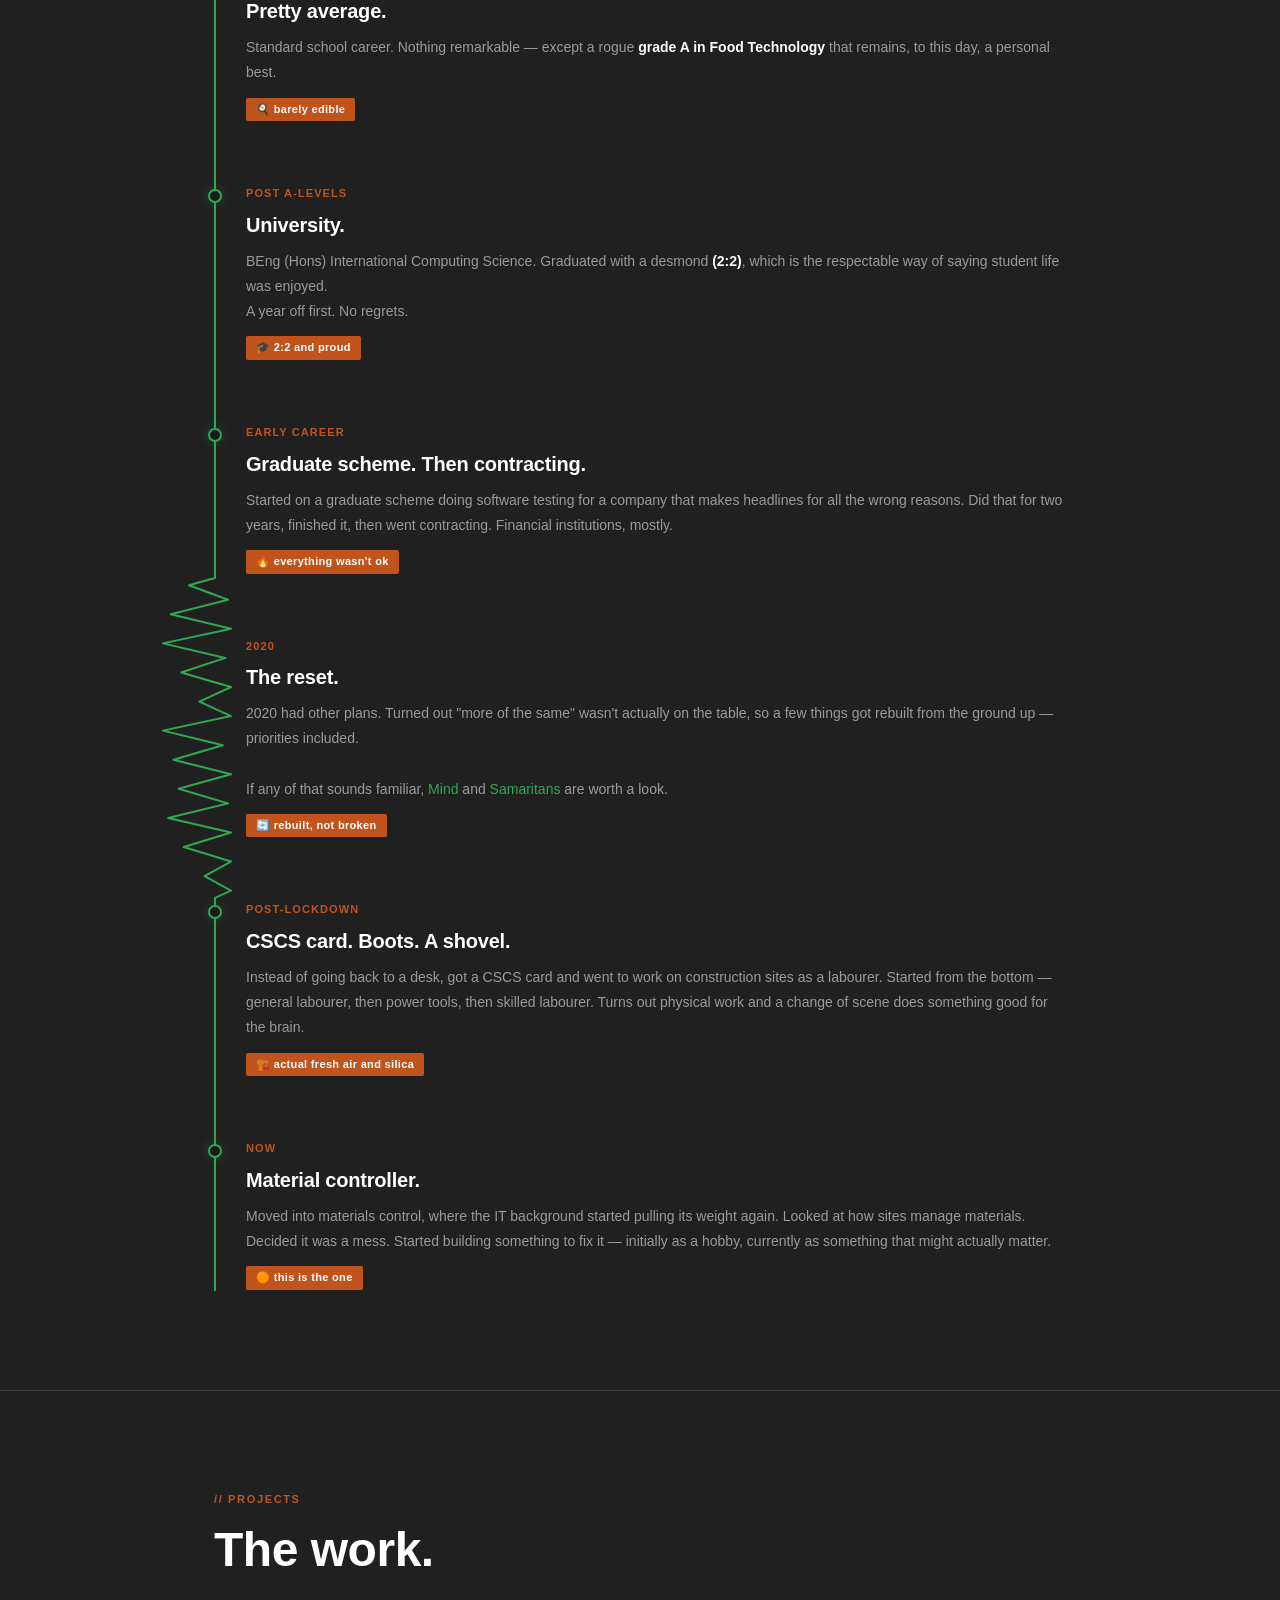
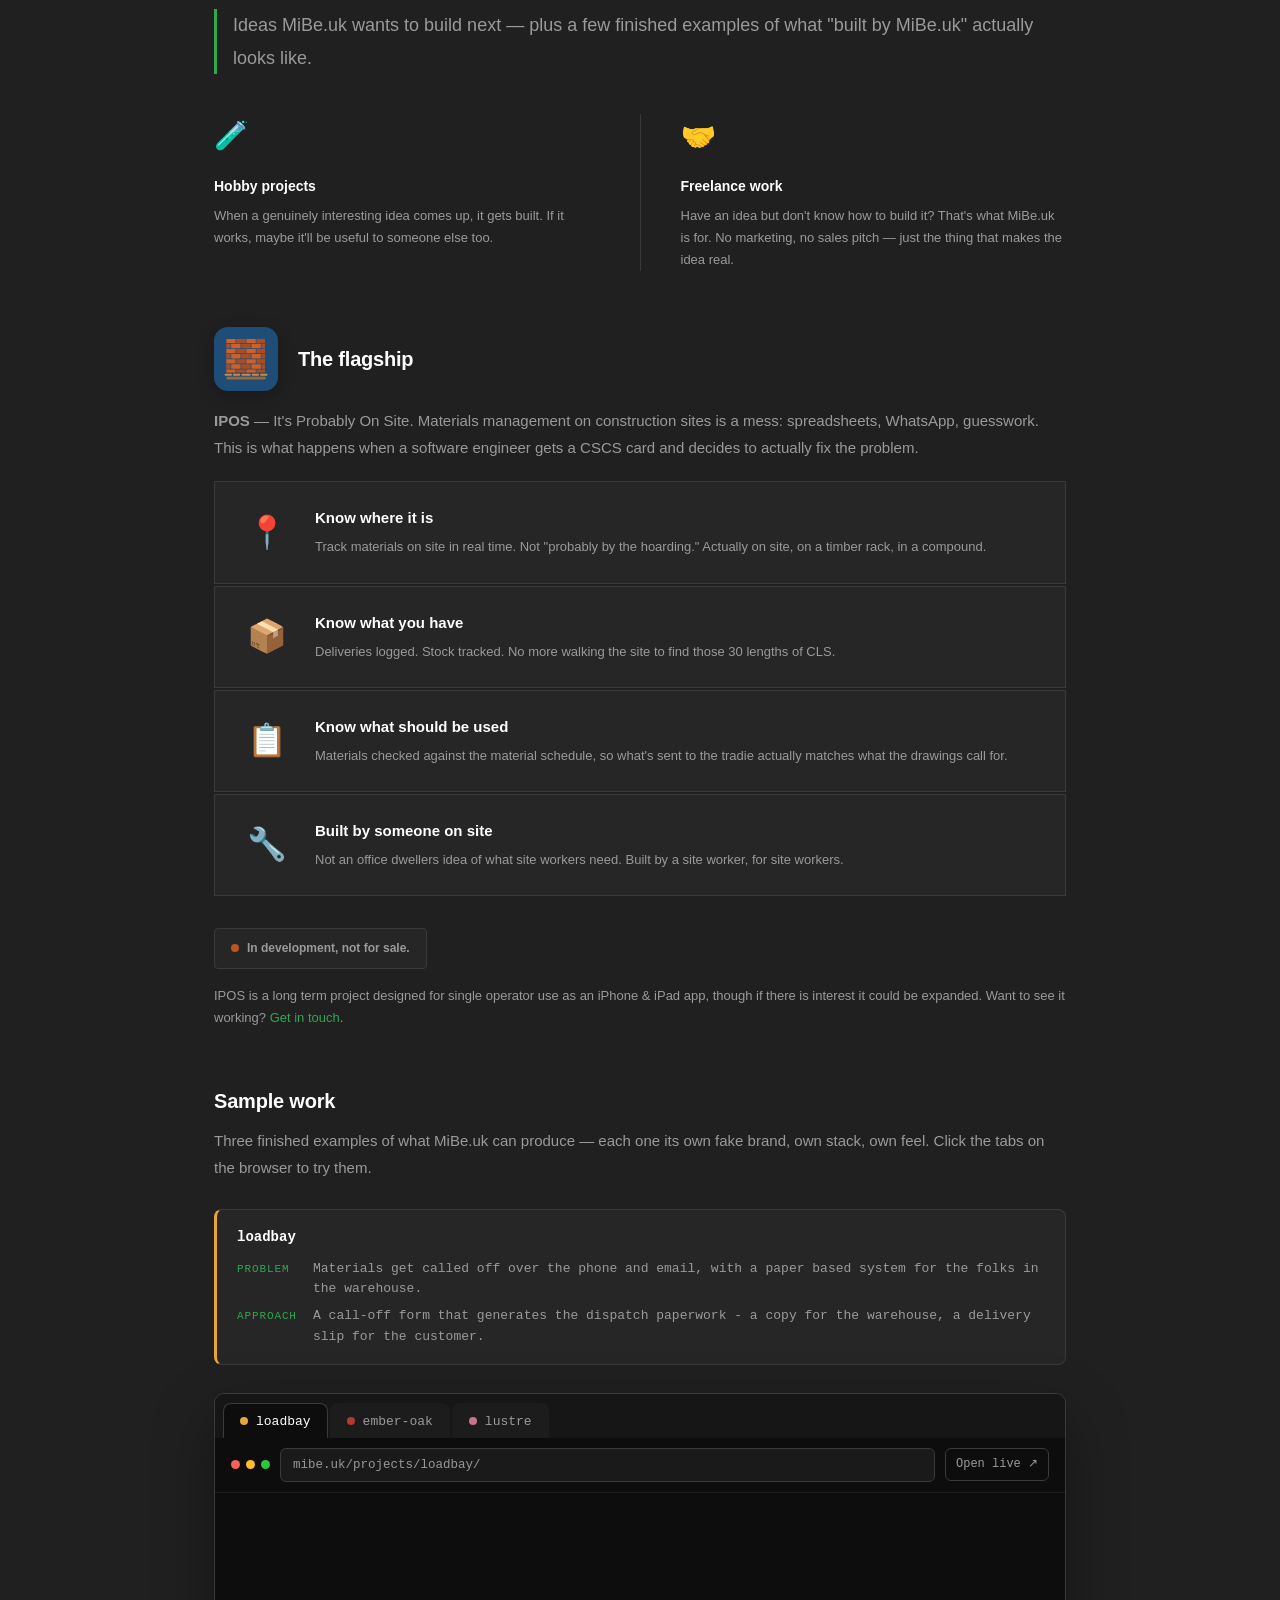
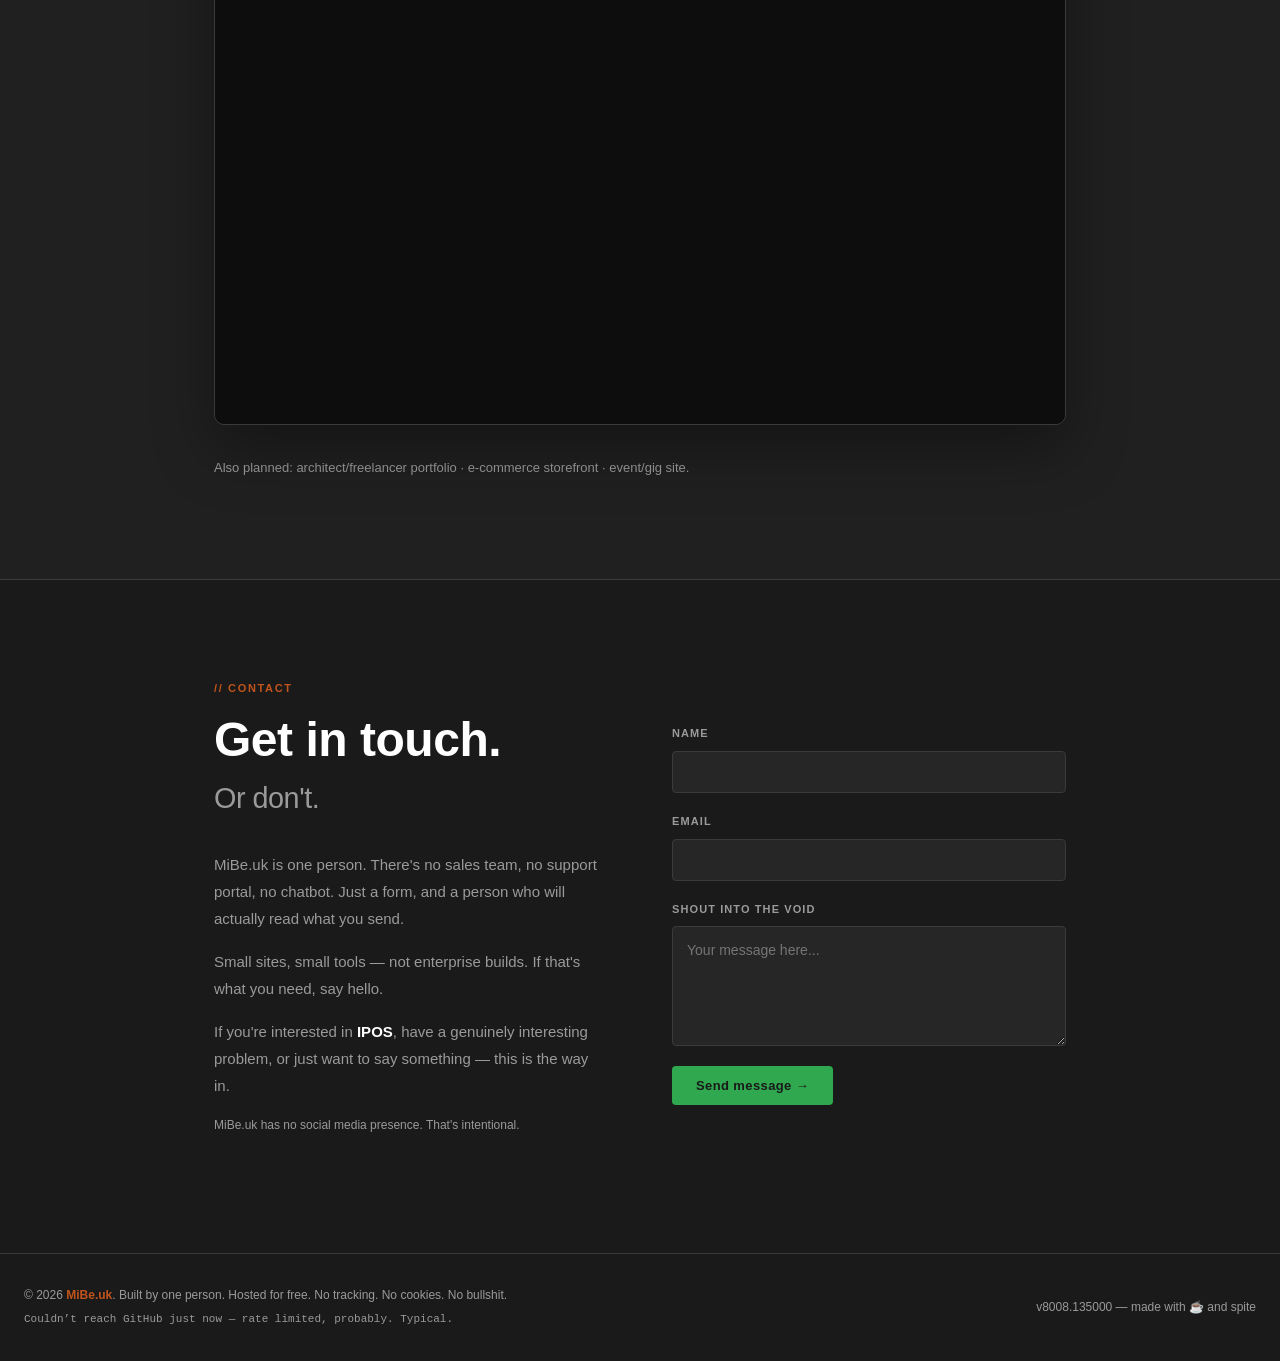
==== commit b171de5b: "Doodle: multi-stroke drawing, wider layout, per-stroke morph targets Canvas now accepts multiple sep" ====
--- a/index.html
+++ b/index.html
@@ -461,7 +461,7 @@
       <div class="commit-ticker" id="commit-ticker">checking the last commit…</div>
     </div>
     <div class="footer-right">
-      v69.420000 — made with ☕ and spite
+      v8008.135000 — made with ☕ and spite
     </div>
   </footer>
 
